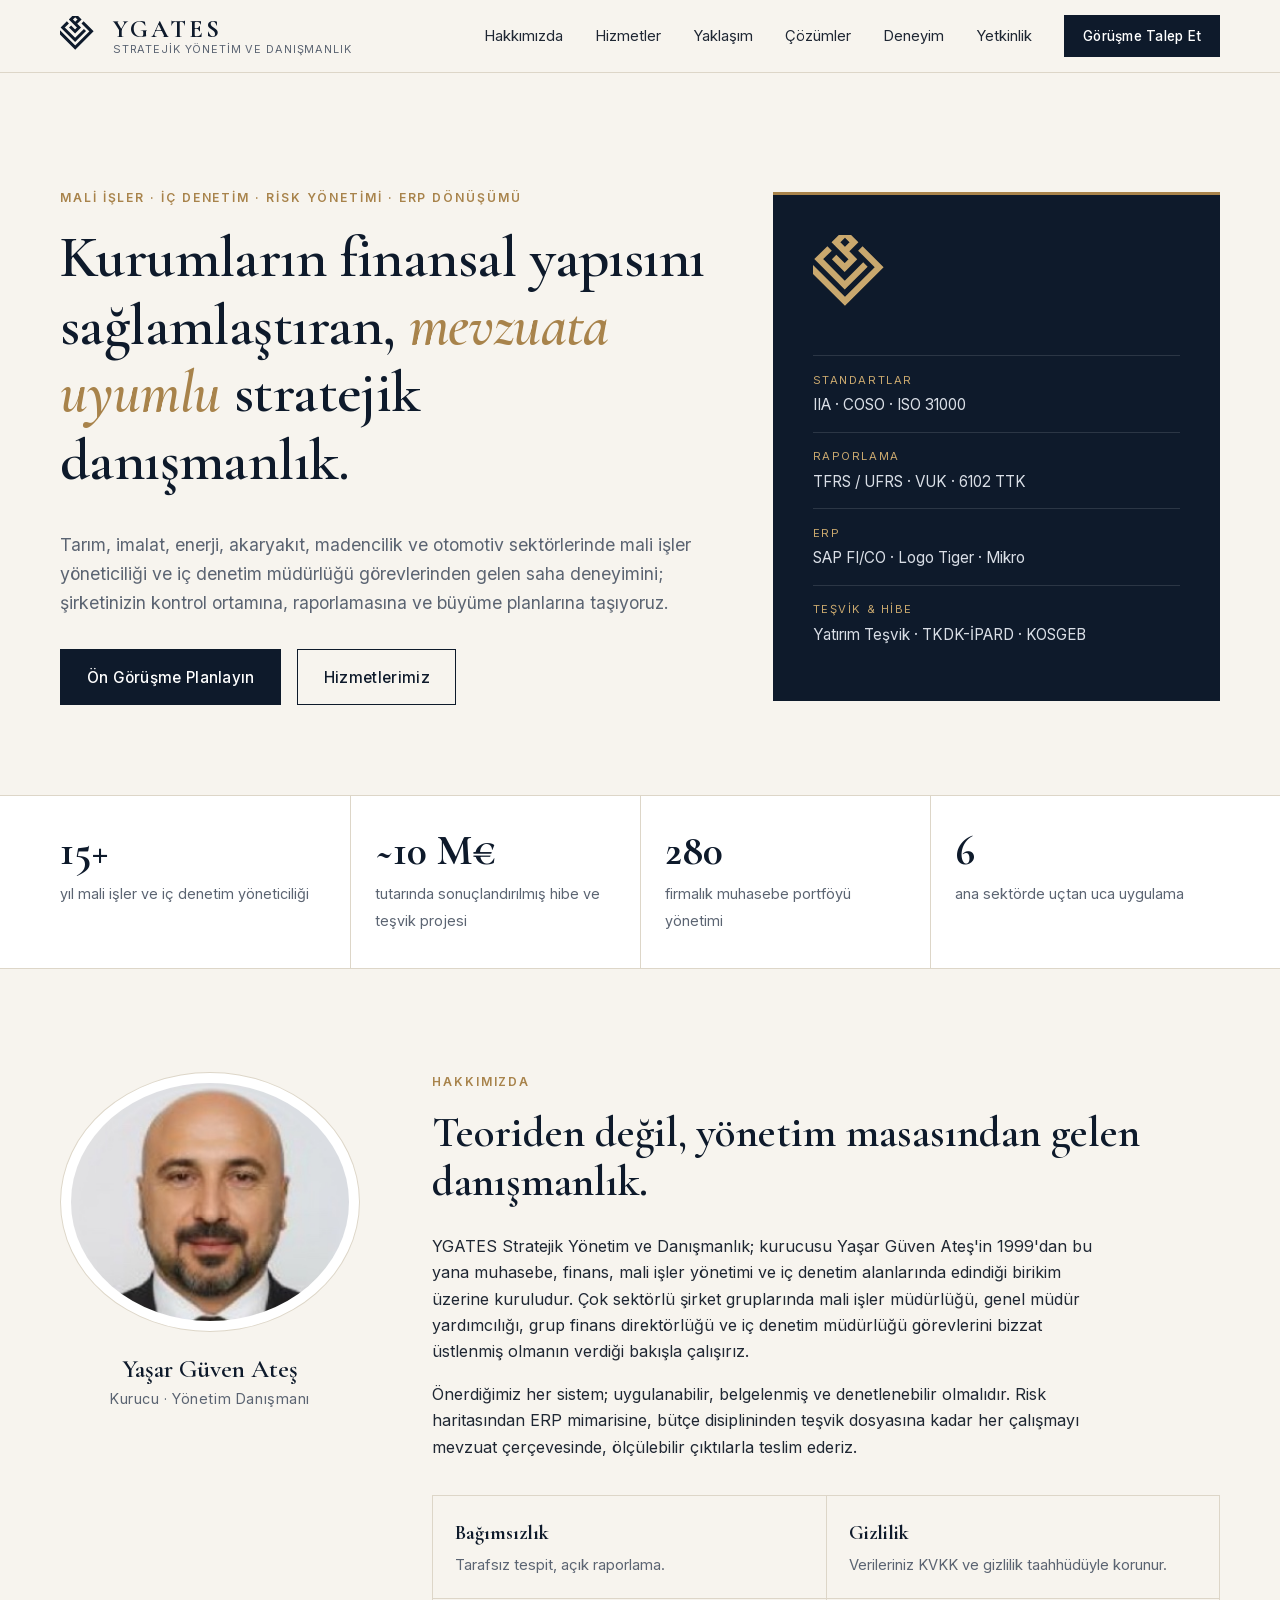
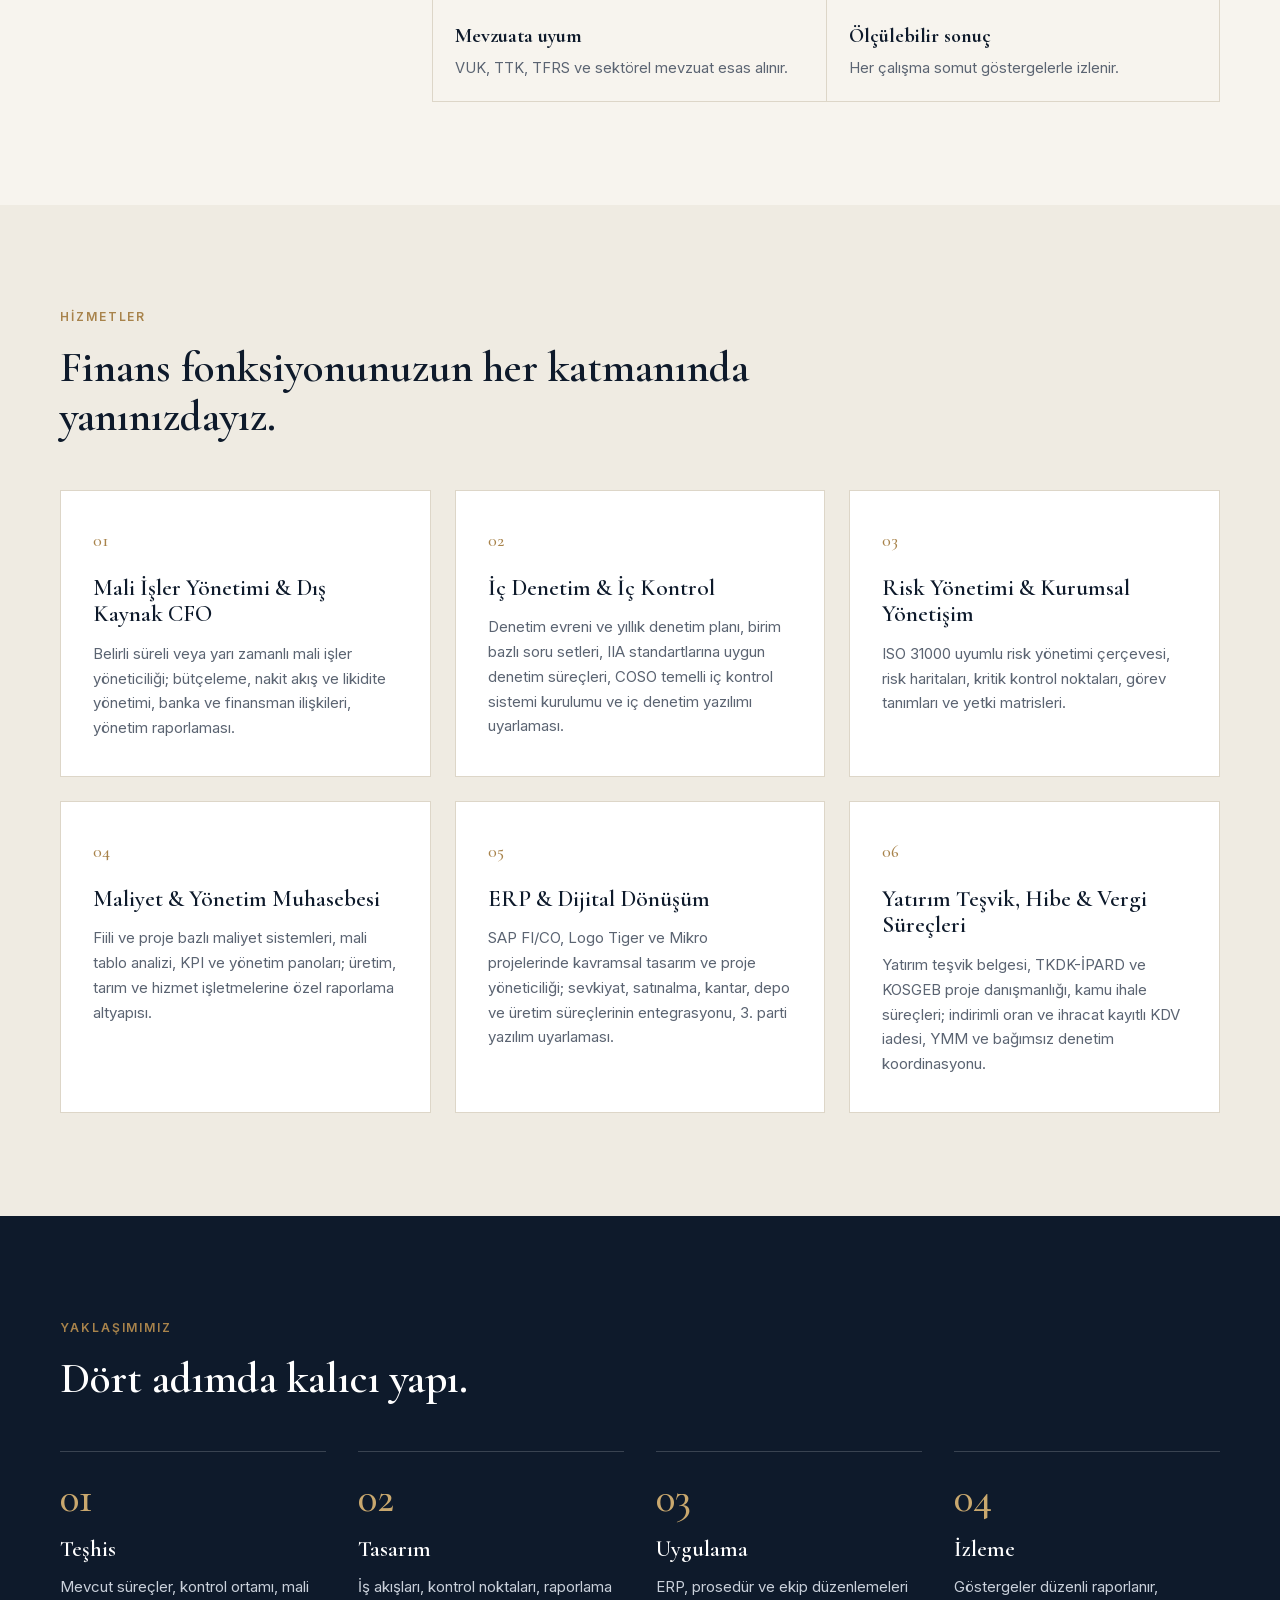
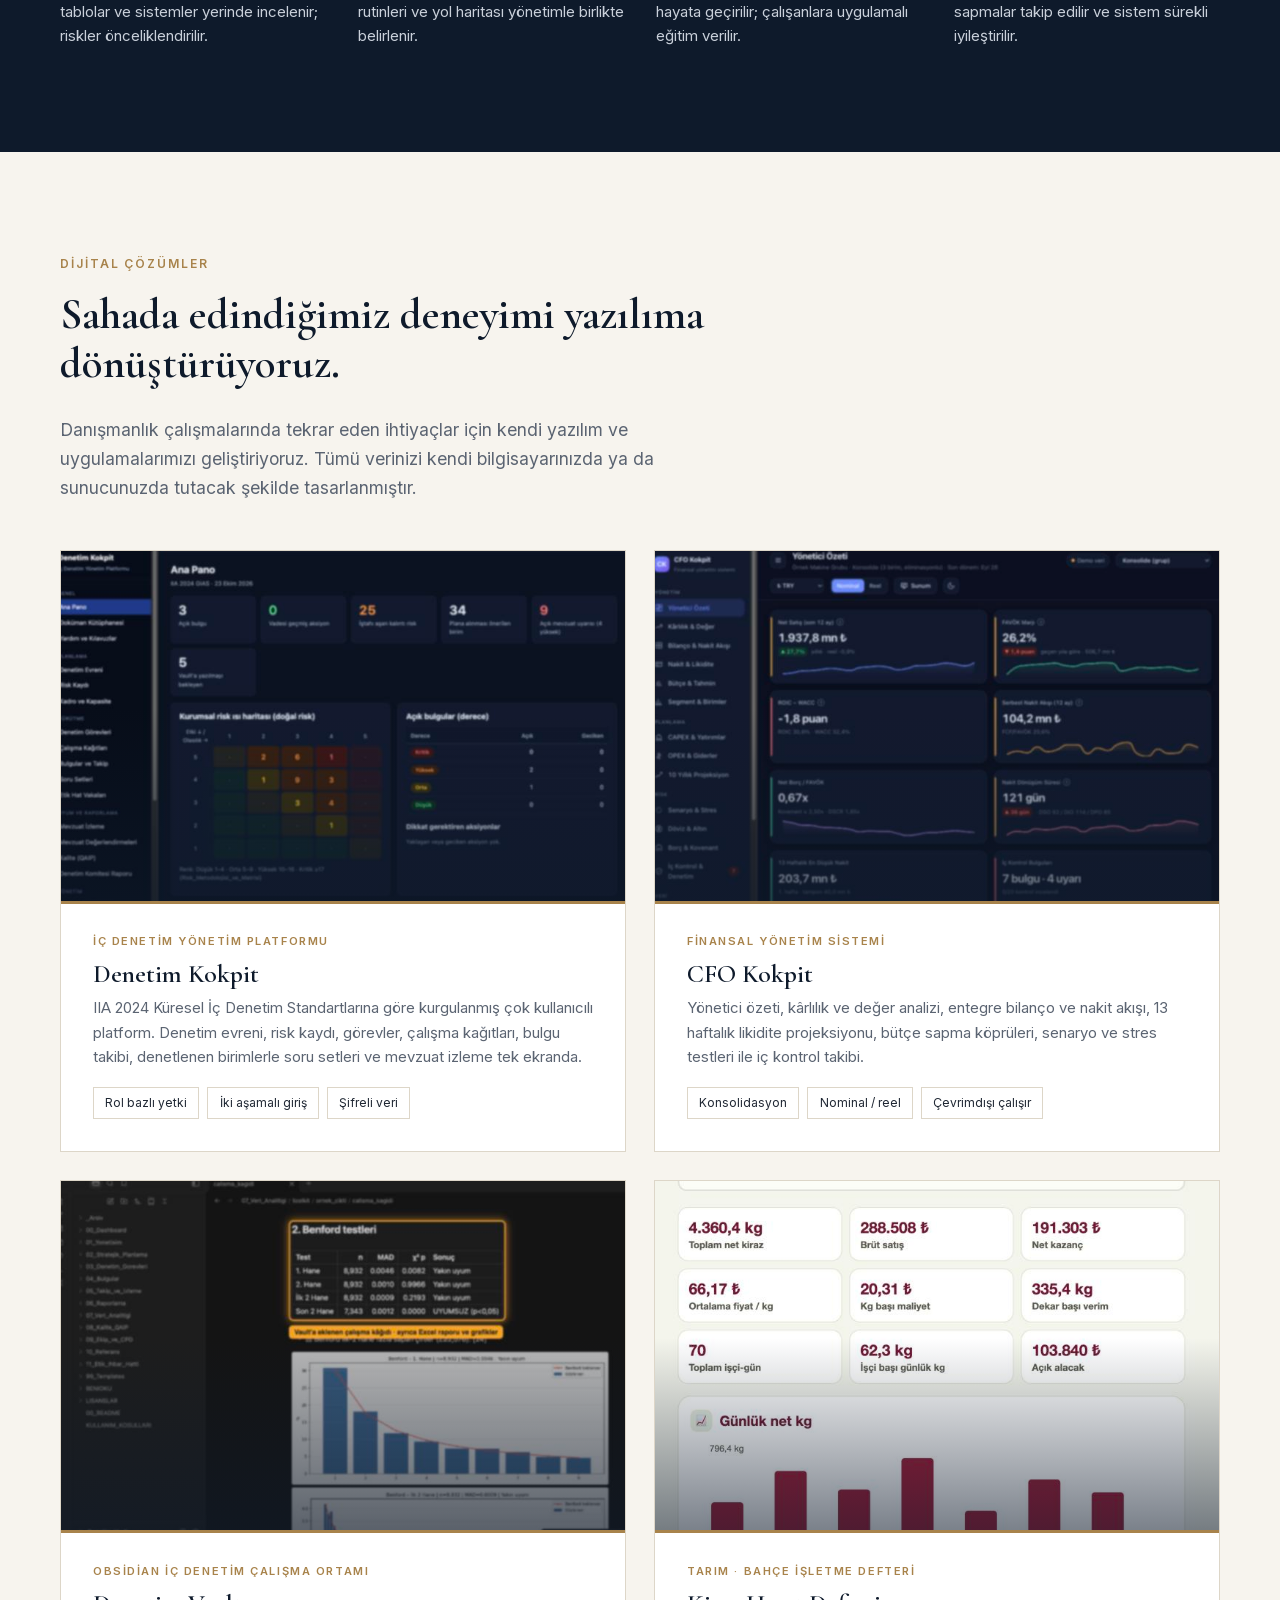
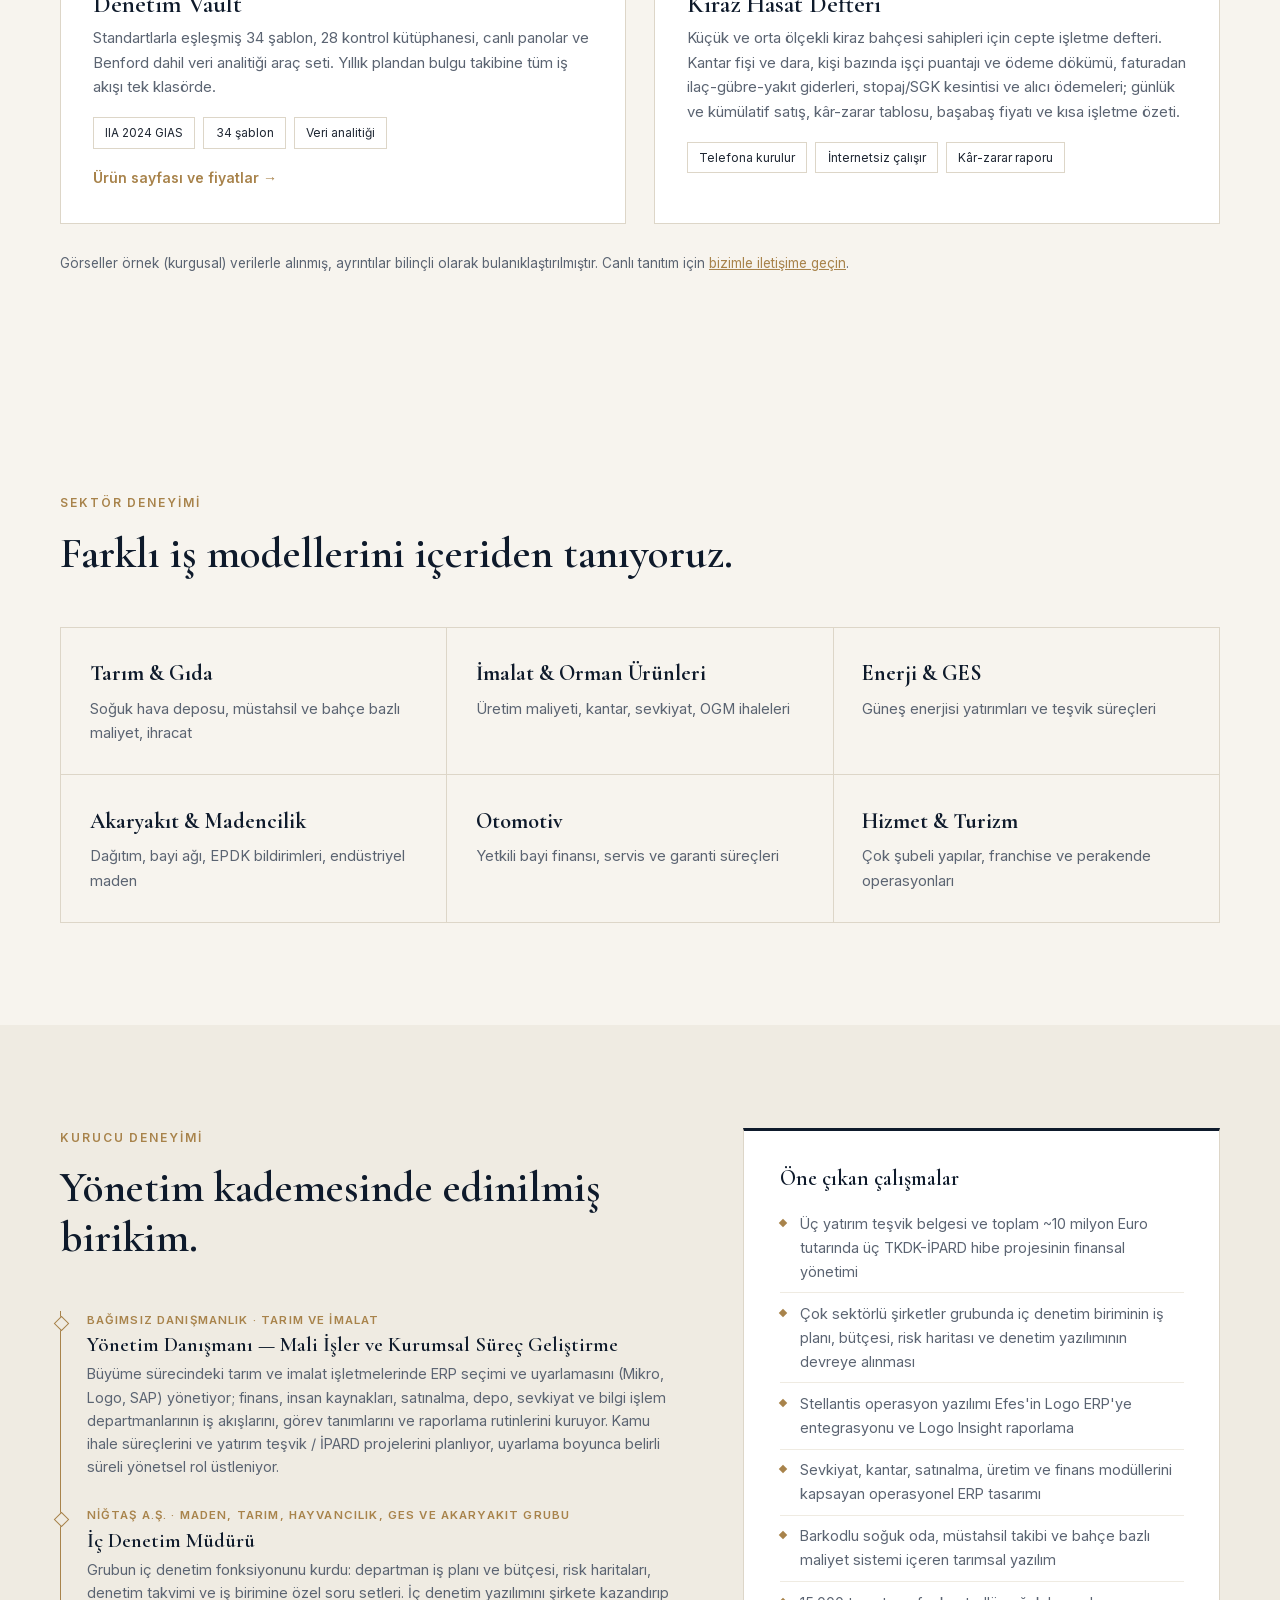
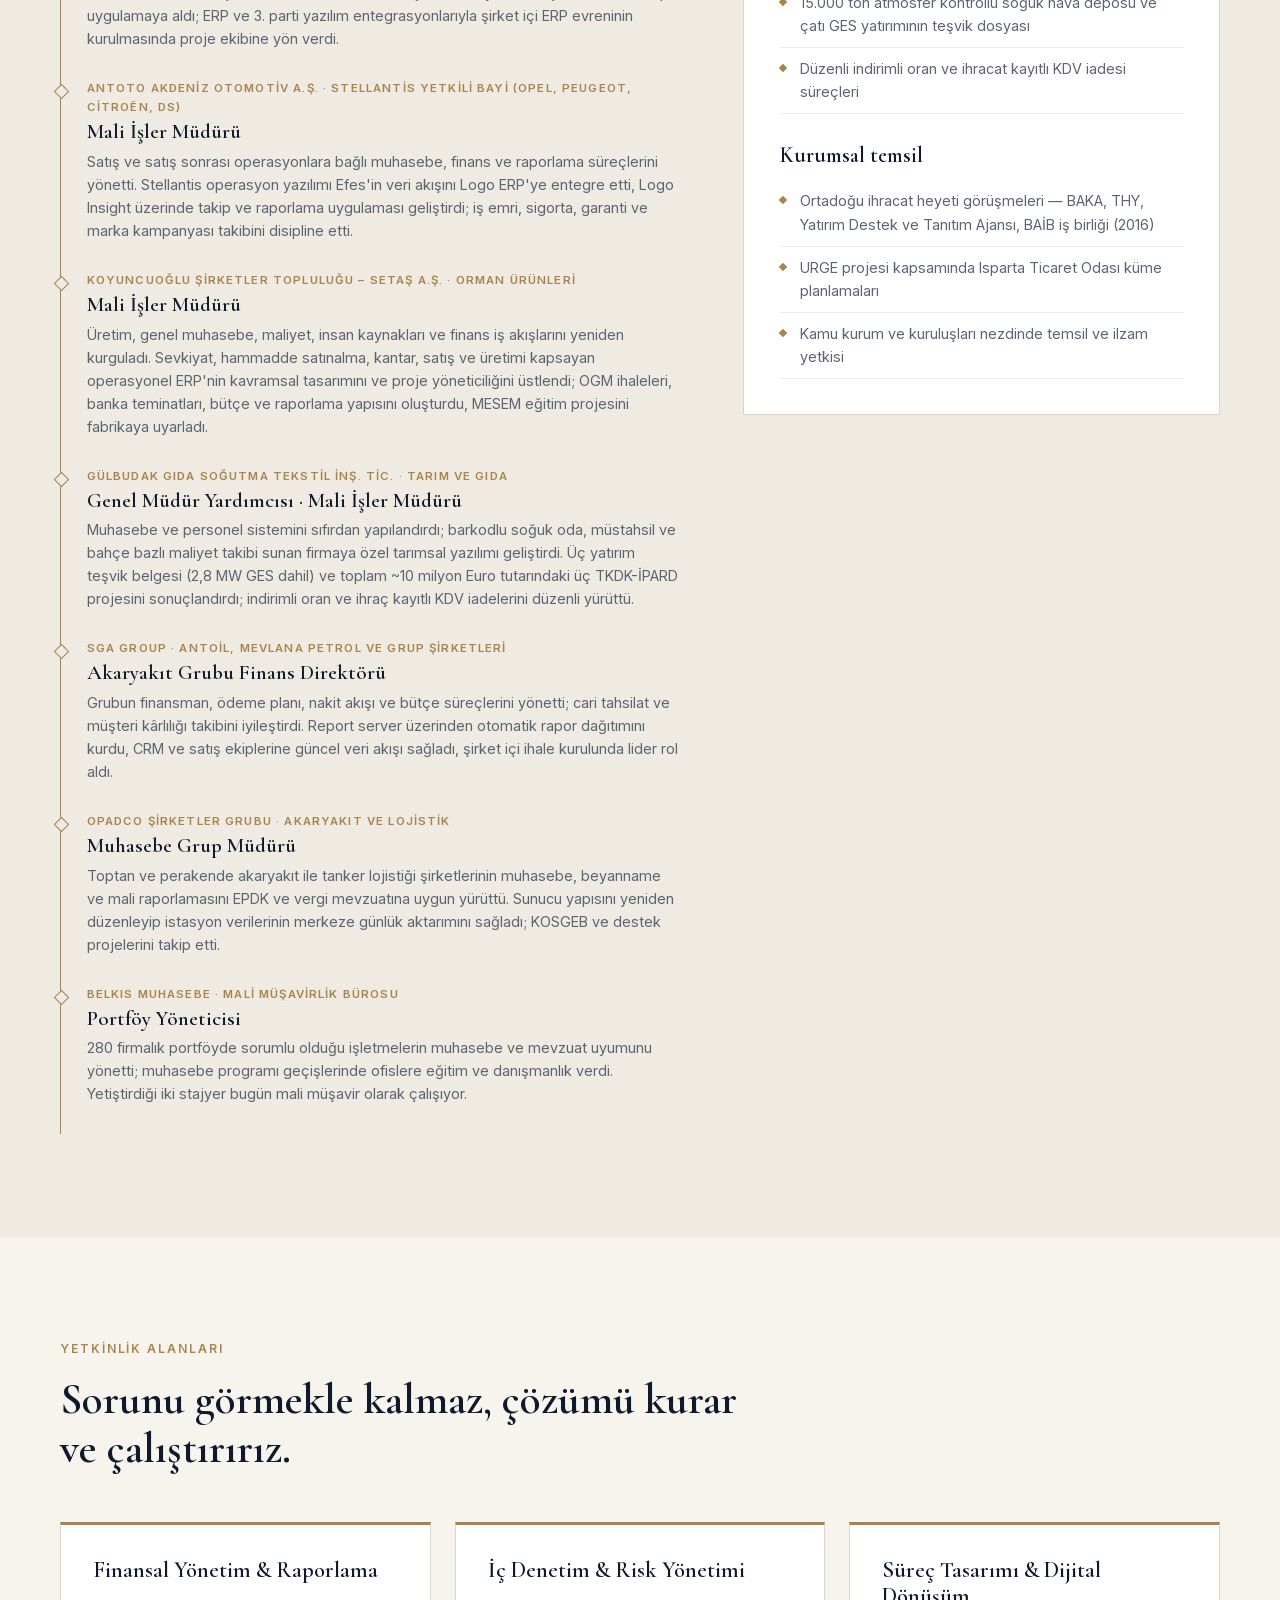
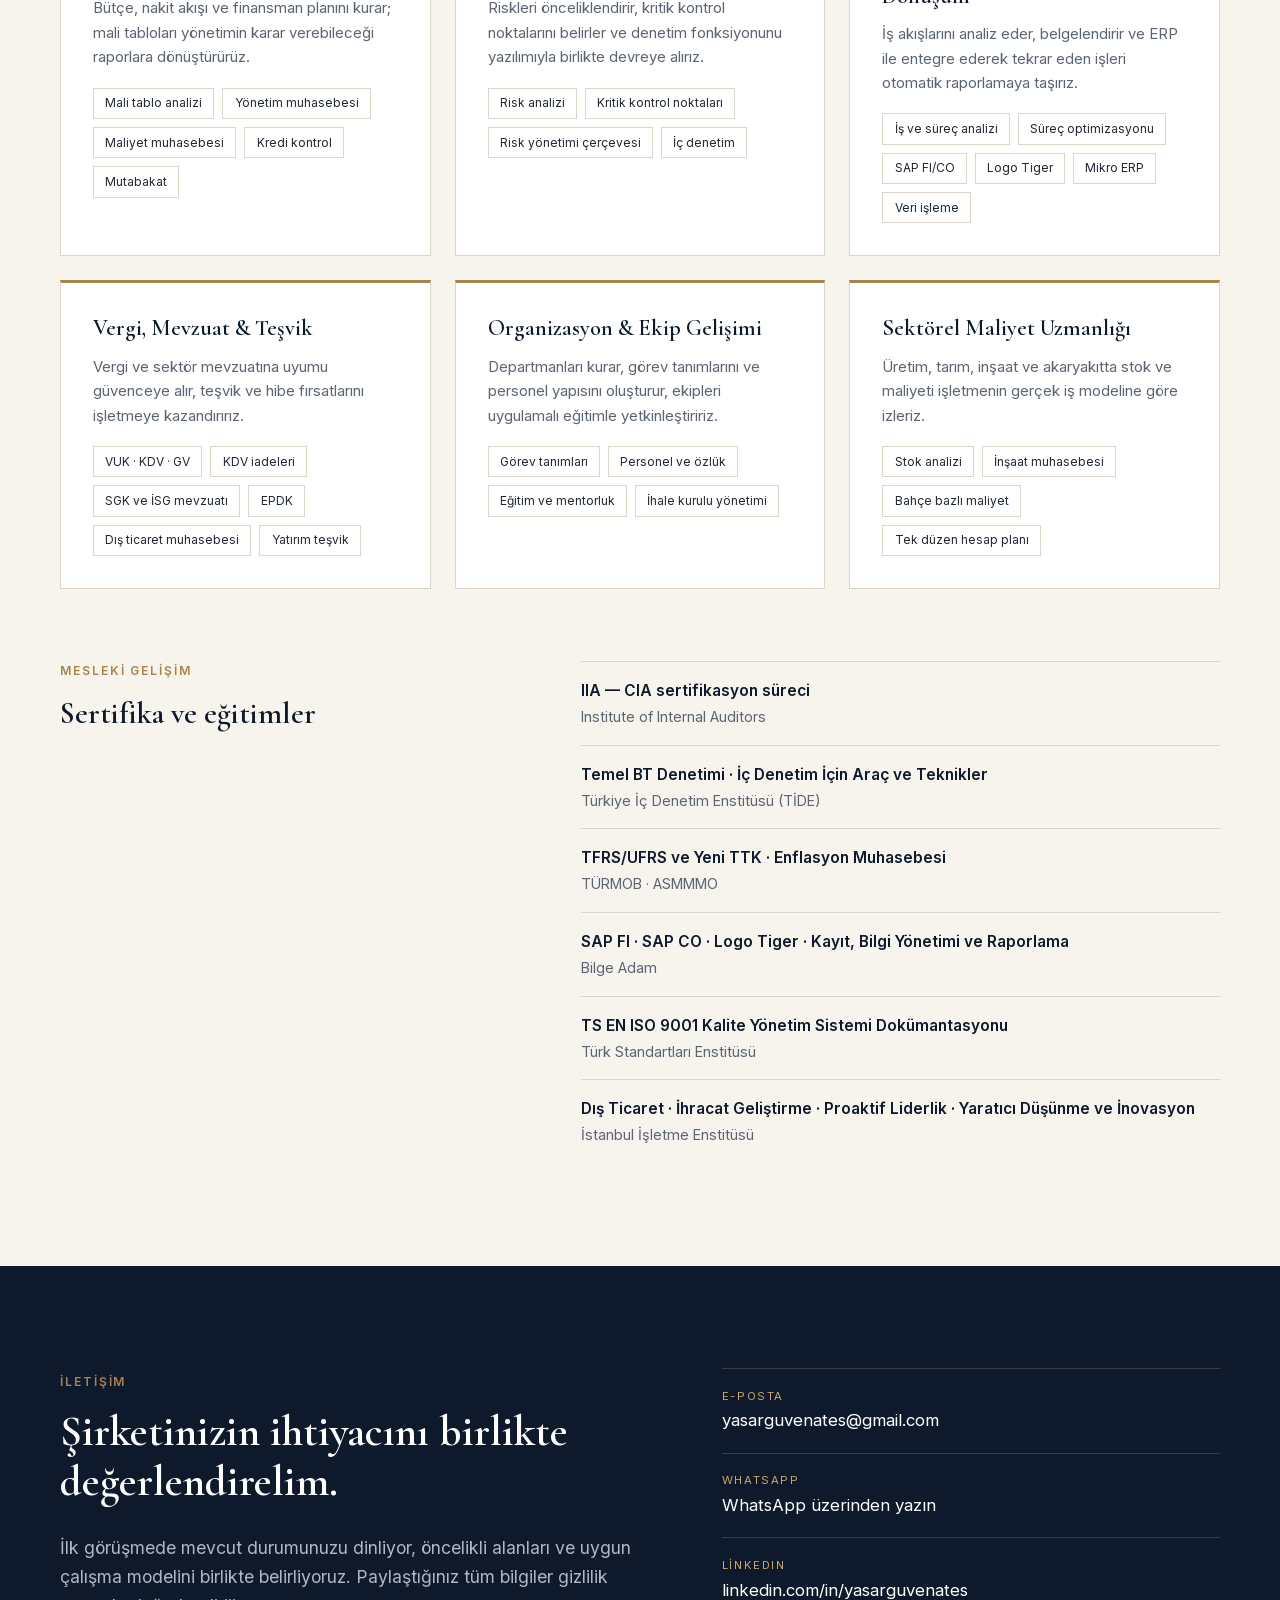
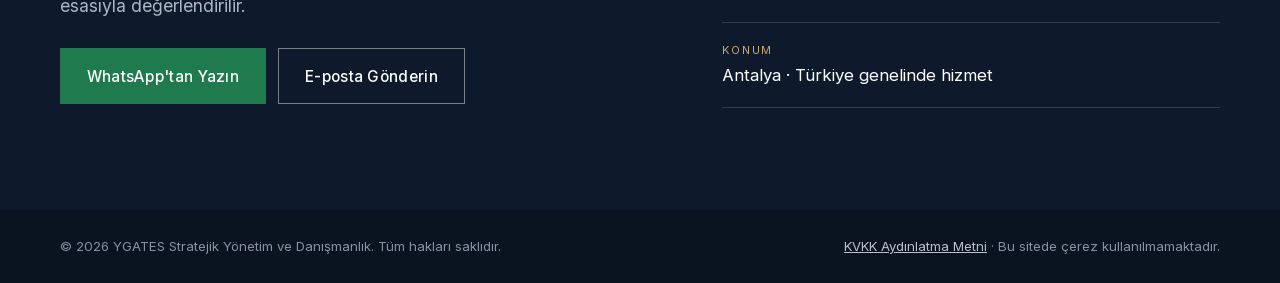
==== index.html @ b4250c23 "Logo: iç kolun sağ ucundaki boşluk düzeltildi (L743 437 → L712 468), paylaşım görseli yeniden üretil" ====
<!doctype html>
<html lang="tr">
<head>
<meta charset="utf-8">
<meta name="viewport" content="width=device-width, initial-scale=1">
<meta name="google-site-verification" content="bcVeIDfe-SPyQ57Xr-KjTOM_LUvQv_SNRXM184rmbok">
<title>YGATES Stratejik Yönetim ve Danışmanlık</title>
<meta name="description" content="YGATES Stratejik Yönetim ve Danışmanlık — mali işler yönetimi, iç denetim ve risk yönetimi, ERP dönüşümü, yatırım teşvik ve TKDK-İPARD danışmanlığı. Yaşar Güven Ateş.">
<meta property="og:title" content="YGATES Stratejik Yönetim ve Danışmanlık">
<meta property="og:description" content="Mali işler, iç denetim, risk yönetimi ve ERP dönüşümünde sahadan gelen stratejik danışmanlık.">
<meta property="og:type" content="website">
<meta property="og:locale" content="tr_TR">
<meta property="og:url" content="https://ygates69.github.io/">
<meta property="og:image" content="https://ygates69.github.io/assets/og-paylasim.jpg">
<meta property="og:image:width" content="1200">
<meta property="og:image:height" content="630">
<meta name="twitter:card" content="summary_large_image">
<link rel="canonical" href="https://ygates69.github.io/">
<link rel="icon" href="assets/favicon.svg" type="image/svg+xml">
<link rel="stylesheet" href="assets/fonts.css">
<link rel="stylesheet" href="assets/style.css">
</head>
<body>

<header class="site-header" id="top">
  <div class="wrap nav">
    <a class="brand" href="#top" aria-label="YGATES Stratejik Yönetim ve Danışmanlık — ana sayfa">
      <svg class="brand-mark" viewBox="100 90 820 820" aria-hidden="true"><use href="#yga-logo"/></svg>
      <span class="brand-text"><strong>YGATES</strong><small>Stratejik Yönetim ve Danışmanlık</small></span>
    </a>
    <button class="menu-toggle" aria-expanded="false" aria-controls="menu" aria-label="Menüyü aç">
      <span></span><span></span><span></span>
    </button>
    <nav id="menu" class="menu">
      <a href="#hakkimizda">Hakkımızda</a>
      <a href="#hizmetler">Hizmetler</a>
      <a href="#yaklasim">Yaklaşım</a>
      <a href="#cozumler">Çözümler</a>
      <a href="#deneyim">Deneyim</a>
      <a href="#yetkinlik">Yetkinlik</a>
      <a href="#iletisim" class="btn btn-small">Görüşme Talep Et</a>
    </nav>
  </div>
</header>

<main>

  <section class="hero">
    <div class="wrap hero-grid">
      <div class="hero-copy">
        <p class="eyebrow">Mali İşler · İç Denetim · Risk Yönetimi · ERP Dönüşümü</p>
        <h1>Kurumların finansal yapısını sağlamlaştıran, <em>mevzuata uyumlu</em> stratejik danışmanlık.</h1>
        <p class="lead">Tarım, imalat, enerji, akaryakıt, madencilik ve otomotiv sektörlerinde mali işler yöneticiliği ve iç denetim müdürlüğü görevlerinden gelen saha deneyimini; şirketinizin kontrol ortamına, raporlamasına ve büyüme planlarına taşıyoruz.</p>
        <div class="hero-actions">
          <a href="#iletisim" class="btn">Ön Görüşme Planlayın</a>
          <a href="#hizmetler" class="btn btn-ghost">Hizmetlerimiz</a>
        </div>
      </div>
      <aside class="hero-card" aria-label="Öne çıkan bilgiler">
        <svg class="hero-mark" viewBox="100 90 820 820" aria-hidden="true"><use href="#yga-logo"/></svg>
        <ul class="credentials">
          <li><span>Standartlar</span>IIA · COSO · ISO 31000</li>
          <li><span>Raporlama</span>TFRS / UFRS · VUK · 6102 TTK</li>
          <li><span>ERP</span>SAP FI/CO · Logo Tiger · Mikro</li>
          <li><span>Teşvik & Hibe</span>Yatırım Teşvik · TKDK-İPARD · KOSGEB</li>
        </ul>
      </aside>
    </div>
  </section>

  <section class="stats" aria-label="Rakamlarla deneyim">
    <div class="wrap stats-grid">
      <div class="stat"><strong>15+</strong><span>yıl mali işler ve iç denetim yöneticiliği</span></div>
      <div class="stat"><strong>~10 M€</strong><span>tutarında sonuçlandırılmış hibe ve teşvik projesi</span></div>
      <div class="stat"><strong>280</strong><span>firmalık muhasebe portföyü yönetimi</span></div>
      <div class="stat"><strong>6</strong><span>ana sektörde uçtan uca uygulama</span></div>
    </div>
  </section>

  <section class="section" id="hakkimizda">
    <div class="wrap about-grid">
      <div class="about-profile">
        <img src="assets/yasar-guven-ates.jpg" alt="Yaşar Güven Ateş" width="260" height="260">
        <div>
          <h3>Yaşar Güven Ateş</h3>
          <p>Kurucu · Yönetim Danışmanı</p>
        </div>
      </div>
      <div class="about-copy">
        <p class="eyebrow">Hakkımızda</p>
        <h2>Teoriden değil, yönetim masasından gelen danışmanlık.</h2>
        <p>YGATES Stratejik Yönetim ve Danışmanlık; kurucusu Yaşar Güven Ateş'in 1999'dan bu yana muhasebe, finans, mali işler yönetimi ve iç denetim alanlarında edindiği birikim üzerine kuruludur. Çok sektörlü şirket gruplarında mali işler müdürlüğü, genel müdür yardımcılığı, grup finans direktörlüğü ve iç denetim müdürlüğü görevlerini bizzat üstlenmiş olmanın verdiği bakışla çalışırız.</p>
        <p>Önerdiğimiz her sistem; uygulanabilir, belgelenmiş ve denetlenebilir olmalıdır. Risk haritasından ERP mimarisine, bütçe disiplininden teşvik dosyasına kadar her çalışmayı mevzuat çerçevesinde, ölçülebilir çıktılarla teslim ederiz.</p>
        <ul class="principles">
          <li><strong>Bağımsızlık</strong>Tarafsız tespit, açık raporlama.</li>
          <li><strong>Gizlilik</strong>Verileriniz KVKK ve gizlilik taahhüdüyle korunur.</li>
          <li><strong>Mevzuata uyum</strong>VUK, TTK, TFRS ve sektörel mevzuat esas alınır.</li>
          <li><strong>Ölçülebilir sonuç</strong>Her çalışma somut göstergelerle izlenir.</li>
        </ul>
      </div>
    </div>
  </section>

  <section class="section section-tint" id="hizmetler">
    <div class="wrap">
      <div class="section-head">
        <p class="eyebrow">Hizmetler</p>
        <h2>Finans fonksiyonunuzun her katmanında yanınızdayız.</h2>
      </div>
      <div class="services">
        <article class="service">
          <span class="num">01</span>
          <h3>Mali İşler Yönetimi & Dış Kaynak CFO</h3>
          <p>Belirli süreli veya yarı zamanlı mali işler yöneticiliği; bütçeleme, nakit akış ve likidite yönetimi, banka ve finansman ilişkileri, yönetim raporlaması.</p>
        </article>
        <article class="service">
          <span class="num">02</span>
          <h3>İç Denetim & İç Kontrol</h3>
          <p>Denetim evreni ve yıllık denetim planı, birim bazlı soru setleri, IIA standartlarına uygun denetim süreçleri, COSO temelli iç kontrol sistemi kurulumu ve iç denetim yazılımı uyarlaması.</p>
        </article>
        <article class="service">
          <span class="num">03</span>
          <h3>Risk Yönetimi & Kurumsal Yönetişim</h3>
          <p>ISO 31000 uyumlu risk yönetimi çerçevesi, risk haritaları, kritik kontrol noktaları, görev tanımları ve yetki matrisleri.</p>
        </article>
        <article class="service">
          <span class="num">04</span>
          <h3>Maliyet & Yönetim Muhasebesi</h3>
          <p>Fiili ve proje bazlı maliyet sistemleri, mali tablo analizi, KPI ve yönetim panoları; üretim, tarım ve hizmet işletmelerine özel raporlama altyapısı.</p>
        </article>
        <article class="service">
          <span class="num">05</span>
          <h3>ERP & Dijital Dönüşüm</h3>
          <p>SAP FI/CO, Logo Tiger ve Mikro projelerinde kavramsal tasarım ve proje yöneticiliği; sevkiyat, satınalma, kantar, depo ve üretim süreçlerinin entegrasyonu, 3. parti yazılım uyarlaması.</p>
        </article>
        <article class="service">
          <span class="num">06</span>
          <h3>Yatırım Teşvik, Hibe & Vergi Süreçleri</h3>
          <p>Yatırım teşvik belgesi, TKDK-İPARD ve KOSGEB proje danışmanlığı, kamu ihale süreçleri; indirimli oran ve ihracat kayıtlı KDV iadesi, YMM ve bağımsız denetim koordinasyonu.</p>
        </article>
      </div>
    </div>
  </section>

  <section class="section section-dark" id="yaklasim">
    <div class="wrap">
      <div class="section-head">
        <p class="eyebrow">Yaklaşımımız</p>
        <h2>Dört adımda kalıcı yapı.</h2>
      </div>
      <ol class="steps">
        <li>
          <span class="step-num">01</span>
          <h3>Teşhis</h3>
          <p>Mevcut süreçler, kontrol ortamı, mali tablolar ve sistemler yerinde incelenir; riskler önceliklendirilir.</p>
        </li>
        <li>
          <span class="step-num">02</span>
          <h3>Tasarım</h3>
          <p>İş akışları, kontrol noktaları, raporlama rutinleri ve yol haritası yönetimle birlikte belirlenir.</p>
        </li>
        <li>
          <span class="step-num">03</span>
          <h3>Uygulama</h3>
          <p>ERP, prosedür ve ekip düzenlemeleri hayata geçirilir; çalışanlara uygulamalı eğitim verilir.</p>
        </li>
        <li>
          <span class="step-num">04</span>
          <h3>İzleme</h3>
          <p>Göstergeler düzenli raporlanır, sapmalar takip edilir ve sistem sürekli iyileştirilir.</p>
        </li>
      </ol>
    </div>
  </section>

  <section class="section" id="cozumler">
    <div class="wrap">
      <div class="section-head">
        <p class="eyebrow">Dijital Çözümler</p>
        <h2>Sahada edindiğimiz deneyimi yazılıma dönüştürüyoruz.</h2>
        <p class="lead">Danışmanlık çalışmalarında tekrar eden ihtiyaçlar için kendi yazılım ve uygulamalarımızı geliştiriyoruz. Tümü verinizi kendi bilgisayarınızda ya da sunucunuzda tutacak şekilde tasarlanmıştır.</p>
      </div>
      <div class="products">
        <article class="product">
          <figure class="shot"><img src="assets/projeler/denetim-kokpit.jpg" alt="Denetim Kokpit ana pano ekranı (örnek veri)" width="800" height="500" loading="lazy"></figure>
          <div class="product-body">
            <p class="tag">İç Denetim Yönetim Platformu</p>
            <h3>Denetim Kokpit</h3>
            <p>IIA 2024 Küresel İç Denetim Standartlarına göre kurgulanmış çok kullanıcılı platform. Denetim evreni, risk kaydı, görevler, çalışma kağıtları, bulgu takibi, denetlenen birimlerle soru setleri ve mevzuat izleme tek ekranda.</p>
            <ul class="chips"><li>Rol bazlı yetki</li><li>İki aşamalı giriş</li><li>Şifreli veri</li></ul>
          </div>
        </article>
        <article class="product">
          <figure class="shot"><img src="assets/projeler/cfo-kokpit.jpg" alt="CFO Kokpit yönetici özeti ekranı (örnek veri)" width="800" height="500" loading="lazy"></figure>
          <div class="product-body">
            <p class="tag">Finansal Yönetim Sistemi</p>
            <h3>CFO Kokpit</h3>
            <p>Yönetici özeti, kârlılık ve değer analizi, entegre bilanço ve nakit akışı, 13 haftalık likidite projeksiyonu, bütçe sapma köprüleri, senaryo ve stres testleri ile iç kontrol takibi.</p>
            <ul class="chips"><li>Konsolidasyon</li><li>Nominal / reel</li><li>Çevrimdışı çalışır</li></ul>
          </div>
        </article>
        <article class="product">
          <figure class="shot"><img src="assets/projeler/denetim-vault.jpg" alt="Denetim Vault veri analitiği çalışma kağıdı (örnek veri)" width="800" height="500" loading="lazy"></figure>
          <div class="product-body">
            <p class="tag">Obsidian İç Denetim Çalışma Ortamı</p>
            <h3>Denetim Vault</h3>
            <p>Standartlarla eşleşmiş 34 şablon, 28 kontrol kütüphanesi, canlı panolar ve Benford dahil veri analitiği araç seti. Yıllık plandan bulgu takibine tüm iş akışı tek klasörde.</p>
            <ul class="chips"><li>IIA 2024 GIAS</li><li>34 şablon</li><li>Veri analitiği</li></ul>
            <a class="product-link" href="https://ygates69.github.io/denetim-vault/">Ürün sayfası ve fiyatlar →</a>
          </div>
        </article>
        <article class="product">
          <figure class="shot"><img src="assets/projeler/kiraz-hasat.jpg" alt="Kiraz Hasat Defteri sezon raporu ekranı (örnek veri)" width="800" height="500" loading="lazy"></figure>
          <div class="product-body">
            <p class="tag">Tarım · Bahçe İşletme Defteri</p>
            <h3>Kiraz Hasat Defteri</h3>
            <p>Küçük ve orta ölçekli kiraz bahçesi sahipleri için cepte işletme defteri. Kantar fişi ve dara, kişi bazında işçi puantajı ve ödeme dökümü, faturadan ilaç-gübre-yakıt giderleri, stopaj/SGK kesintisi ve alıcı ödemeleri; günlük ve kümülatif satış, kâr-zarar tablosu, başabaş fiyatı ve kısa işletme özeti.</p>
            <ul class="chips"><li>Telefona kurulur</li><li>İnternetsiz çalışır</li><li>Kâr-zarar raporu</li></ul>
          </div>
        </article>
      </div>
      <p class="note">Görseller örnek (kurgusal) verilerle alınmış, ayrıntılar bilinçli olarak bulanıklaştırılmıştır. Canlı tanıtım için <a href="#iletisim">bizimle iletişime geçin</a>.</p>
    </div>
  </section>

  <section class="section" id="sektorler">
    <div class="wrap">
      <div class="section-head">
        <p class="eyebrow">Sektör Deneyimi</p>
        <h2>Farklı iş modellerini içeriden tanıyoruz.</h2>
      </div>
      <ul class="sectors">
        <li><strong>Tarım & Gıda</strong>Soğuk hava deposu, müstahsil ve bahçe bazlı maliyet, ihracat</li>
        <li><strong>İmalat & Orman Ürünleri</strong>Üretim maliyeti, kantar, sevkiyat, OGM ihaleleri</li>
        <li><strong>Enerji & GES</strong>Güneş enerjisi yatırımları ve teşvik süreçleri</li>
        <li><strong>Akaryakıt & Madencilik</strong>Dağıtım, bayi ağı, EPDK bildirimleri, endüstriyel maden</li>
        <li><strong>Otomotiv</strong>Yetkili bayi finansı, servis ve garanti süreçleri</li>
        <li><strong>Hizmet & Turizm</strong>Çok şubeli yapılar, franchise ve perakende operasyonları</li>
      </ul>
    </div>
  </section>

  <section class="section section-tint" id="deneyim">
    <div class="wrap exp-grid">
      <div>
        <div class="section-head">
          <p class="eyebrow">Kurucu Deneyimi</p>
          <h2>Yönetim kademesinde edinilmiş birikim.</h2>
        </div>
        <ol class="timeline">
          <li>
            <p class="sector">Bağımsız danışmanlık · Tarım ve imalat</p>
            <h3>Yönetim Danışmanı — Mali İşler ve Kurumsal Süreç Geliştirme</h3>
            <p>Büyüme sürecindeki tarım ve imalat işletmelerinde ERP seçimi ve uyarlamasını (Mikro, Logo, SAP) yönetiyor; finans, insan kaynakları, satınalma, depo, sevkiyat ve bilgi işlem departmanlarının iş akışlarını, görev tanımlarını ve raporlama rutinlerini kuruyor. Kamu ihale süreçlerini ve yatırım teşvik / İPARD projelerini planlıyor, uyarlama boyunca belirli süreli yönetsel rol üstleniyor.</p>
          </li>
          <li>
            <p class="sector">Niğtaş A.Ş. · Maden, tarım, hayvancılık, GES ve akaryakıt grubu</p>
            <h3>İç Denetim Müdürü</h3>
            <p>Grubun iç denetim fonksiyonunu kurdu: departman iş planı ve bütçesi, risk haritaları, denetim takvimi ve iş birimine özel soru setleri. İç denetim yazılımını şirkete kazandırıp uygulamaya aldı; ERP ve 3. parti yazılım entegrasyonlarıyla şirket içi ERP evreninin kurulmasında proje ekibine yön verdi.</p>
          </li>
          <li>
            <p class="sector">Antoto Akdeniz Otomotiv A.Ş. · Stellantis yetkili bayi (Opel, Peugeot, Citroën, DS)</p>
            <h3>Mali İşler Müdürü</h3>
            <p>Satış ve satış sonrası operasyonlara bağlı muhasebe, finans ve raporlama süreçlerini yönetti. Stellantis operasyon yazılımı Efes'in veri akışını Logo ERP'ye entegre etti, Logo Insight üzerinde takip ve raporlama uygulaması geliştirdi; iş emri, sigorta, garanti ve marka kampanyası takibini disipline etti.</p>
          </li>
          <li>
            <p class="sector">Koyuncuoğlu Şirketler Topluluğu – Setaş A.Ş. · Orman ürünleri</p>
            <h3>Mali İşler Müdürü</h3>
            <p>Üretim, genel muhasebe, maliyet, insan kaynakları ve finans iş akışlarını yeniden kurguladı. Sevkiyat, hammadde satınalma, kantar, satış ve üretimi kapsayan operasyonel ERP'nin kavramsal tasarımını ve proje yöneticiliğini üstlendi; OGM ihaleleri, banka teminatları, bütçe ve raporlama yapısını oluşturdu, MESEM eğitim projesini fabrikaya uyarladı.</p>
          </li>
          <li>
            <p class="sector">Gülbudak Gıda Soğutma Tekstil İnş. Tic. · Tarım ve gıda</p>
            <h3>Genel Müdür Yardımcısı · Mali İşler Müdürü</h3>
            <p>Muhasebe ve personel sistemini sıfırdan yapılandırdı; barkodlu soğuk oda, müstahsil ve bahçe bazlı maliyet takibi sunan firmaya özel tarımsal yazılımı geliştirdi. Üç yatırım teşvik belgesi (2,8 MW GES dahil) ve toplam ~10 milyon Euro tutarındaki üç TKDK-İPARD projesini sonuçlandırdı; indirimli oran ve ihraç kayıtlı KDV iadelerini düzenli yürüttü.</p>
          </li>
          <li>
            <p class="sector">SGA Group · Antoil, Mevlana Petrol ve grup şirketleri</p>
            <h3>Akaryakıt Grubu Finans Direktörü</h3>
            <p>Grubun finansman, ödeme planı, nakit akışı ve bütçe süreçlerini yönetti; cari tahsilat ve müşteri kârlılığı takibini iyileştirdi. Report server üzerinden otomatik rapor dağıtımını kurdu, CRM ve satış ekiplerine güncel veri akışı sağladı, şirket içi ihale kurulunda lider rol aldı.</p>
          </li>
          <li>
            <p class="sector">Opadco Şirketler Grubu · Akaryakıt ve lojistik</p>
            <h3>Muhasebe Grup Müdürü</h3>
            <p>Toptan ve perakende akaryakıt ile tanker lojistiği şirketlerinin muhasebe, beyanname ve mali raporlamasını EPDK ve vergi mevzuatına uygun yürüttü. Sunucu yapısını yeniden düzenleyip istasyon verilerinin merkeze günlük aktarımını sağladı; KOSGEB ve destek projelerini takip etti.</p>
          </li>
          <li>
            <p class="sector">Belkıs Muhasebe · Mali müşavirlik bürosu</p>
            <h3>Portföy Yöneticisi</h3>
            <p>280 firmalık portföyde sorumlu olduğu işletmelerin muhasebe ve mevzuat uyumunu yönetti; muhasebe programı geçişlerinde ofislere eğitim ve danışmanlık verdi. Yetiştirdiği iki stajyer bugün mali müşavir olarak çalışıyor.</p>
          </li>
        </ol>
      </div>
      <aside class="highlights">
        <h3>Öne çıkan çalışmalar</h3>
        <ul>
          <li>Üç yatırım teşvik belgesi ve toplam ~10 milyon Euro tutarında üç TKDK-İPARD hibe projesinin finansal yönetimi</li>
          <li>Çok sektörlü şirketler grubunda iç denetim biriminin iş planı, bütçesi, risk haritası ve denetim yazılımının devreye alınması</li>
          <li>Stellantis operasyon yazılımı Efes'in Logo ERP'ye entegrasyonu ve Logo Insight raporlama</li>
          <li>Sevkiyat, kantar, satınalma, üretim ve finans modüllerini kapsayan operasyonel ERP tasarımı</li>
          <li>Barkodlu soğuk oda, müstahsil takibi ve bahçe bazlı maliyet sistemi içeren tarımsal yazılım</li>
          <li>15.000 ton atmosfer kontrollü soğuk hava deposu ve çatı GES yatırımının teşvik dosyası</li>
          <li>Düzenli indirimli oran ve ihracat kayıtlı KDV iadesi süreçleri</li>
        </ul>
        <h3>Kurumsal temsil</h3>
        <ul>
          <li>Ortadoğu ihracat heyeti görüşmeleri — BAKA, THY, Yatırım Destek ve Tanıtım Ajansı, BAİB iş birliği (2016)</li>
          <li>URGE projesi kapsamında Isparta Ticaret Odası küme planlamaları</li>
          <li>Kamu kurum ve kuruluşları nezdinde temsil ve ilzam yetkisi</li>
        </ul>
      </aside>
    </div>
  </section>

  <section class="section" id="yetkinlik">
    <div class="wrap">
      <div class="section-head">
        <p class="eyebrow">Yetkinlik Alanları</p>
        <h2>Sorunu görmekle kalmaz, çözümü kurar ve çalıştırırız.</h2>
      </div>
      <div class="skills">
        <article class="skill">
          <h3>Finansal Yönetim & Raporlama</h3>
          <p>Bütçe, nakit akışı ve finansman planını kurar; mali tabloları yönetimin karar verebileceği raporlara dönüştürürüz.</p>
          <ul class="chips"><li>Mali tablo analizi</li><li>Yönetim muhasebesi</li><li>Maliyet muhasebesi</li><li>Kredi kontrol</li><li>Mutabakat</li></ul>
        </article>
        <article class="skill">
          <h3>İç Denetim & Risk Yönetimi</h3>
          <p>Riskleri önceliklendirir, kritik kontrol noktalarını belirler ve denetim fonksiyonunu yazılımıyla birlikte devreye alırız.</p>
          <ul class="chips"><li>Risk analizi</li><li>Kritik kontrol noktaları</li><li>Risk yönetimi çerçevesi</li><li>İç denetim</li></ul>
        </article>
        <article class="skill">
          <h3>Süreç Tasarımı & Dijital Dönüşüm</h3>
          <p>İş akışlarını analiz eder, belgelendirir ve ERP ile entegre ederek tekrar eden işleri otomatik raporlamaya taşırız.</p>
          <ul class="chips"><li>İş ve süreç analizi</li><li>Süreç optimizasyonu</li><li>SAP FI/CO</li><li>Logo Tiger</li><li>Mikro ERP</li><li>Veri işleme</li></ul>
        </article>
        <article class="skill">
          <h3>Vergi, Mevzuat & Teşvik</h3>
          <p>Vergi ve sektör mevzuatına uyumu güvenceye alır, teşvik ve hibe fırsatlarını işletmeye kazandırırız.</p>
          <ul class="chips"><li>VUK · KDV · GV</li><li>KDV iadeleri</li><li>SGK ve İSG mevzuatı</li><li>EPDK</li><li>Dış ticaret muhasebesi</li><li>Yatırım teşvik</li></ul>
        </article>
        <article class="skill">
          <h3>Organizasyon & Ekip Gelişimi</h3>
          <p>Departmanları kurar, görev tanımlarını ve personel yapısını oluşturur, ekipleri uygulamalı eğitimle yetkinleştiririz.</p>
          <ul class="chips"><li>Görev tanımları</li><li>Personel ve özlük</li><li>Eğitim ve mentorluk</li><li>İhale kurulu yönetimi</li></ul>
        </article>
        <article class="skill">
          <h3>Sektörel Maliyet Uzmanlığı</h3>
          <p>Üretim, tarım, inşaat ve akaryakıtta stok ve maliyeti işletmenin gerçek iş modeline göre izleriz.</p>
          <ul class="chips"><li>Stok analizi</li><li>İnşaat muhasebesi</li><li>Bahçe bazlı maliyet</li><li>Tek düzen hesap planı</li></ul>
        </article>
      </div>

      <div class="cred-grid cred-row">
        <div>
          <p class="eyebrow">Mesleki Gelişim</p>
          <h2 class="h-small">Sertifika ve eğitimler</h2>
        </div>
        <ul class="plain">
          <li><strong>IIA — CIA sertifikasyon süreci</strong>Institute of Internal Auditors</li>
          <li><strong>Temel BT Denetimi · İç Denetim İçin Araç ve Teknikler</strong>Türkiye İç Denetim Enstitüsü (TİDE)</li>
          <li><strong>TFRS/UFRS ve Yeni TTK · Enflasyon Muhasebesi</strong>TÜRMOB · ASMMMO</li>
          <li><strong>SAP FI · SAP CO · Logo Tiger · Kayıt, Bilgi Yönetimi ve Raporlama</strong>Bilge Adam</li>
          <li><strong>TS EN ISO 9001 Kalite Yönetim Sistemi Dokümantasyonu</strong>Türk Standartları Enstitüsü</li>
          <li><strong>Dış Ticaret · İhracat Geliştirme · Proaktif Liderlik · Yaratıcı Düşünme ve İnovasyon</strong>İstanbul İşletme Enstitüsü</li>
        </ul>
      </div>
    </div>
  </section>

  <section class="section section-dark contact" id="iletisim">
    <div class="wrap contact-grid">
      <div>
        <p class="eyebrow">İletişim</p>
        <h2>Şirketinizin ihtiyacını birlikte değerlendirelim.</h2>
        <p class="lead">İlk görüşmede mevcut durumunuzu dinliyor, öncelikli alanları ve uygun çalışma modelini birlikte belirliyoruz. Paylaştığınız tüm bilgiler gizlilik esasıyla değerlendirilir.</p>
        <div class="hero-actions">
          <a href="https://wa.me/[kaldırıldı]?text=Merhaba%2C%20YGATES%20web%20sitesinden%20ula%C5%9F%C4%B1yorum.%20%C3%96n%20g%C3%B6r%C3%BC%C5%9Fme%20talep%20ediyorum." class="btn btn-wa" target="_blank" rel="noopener">WhatsApp'tan Yazın</a>
          <a href="mailto:yasarguvenates@gmail.com?subject=%C3%96n%20g%C3%B6r%C3%BC%C5%9Fme%20talebi" class="btn btn-ghost-light">E-posta Gönderin</a>
        </div>
      </div>
      <ul class="contact-list">
        <li><span>E-posta</span><a href="mailto:yasarguvenates@gmail.com?subject=%C3%96n%20g%C3%B6r%C3%BC%C5%9Fme%20talebi">yasarguvenates@gmail.com</a></li>
        <li><span>WhatsApp</span><a href="https://wa.me/[kaldırıldı]?text=Merhaba%2C%20YGATES%20web%20sitesinden%20ula%C5%9F%C4%B1yorum.%20%C3%96n%20g%C3%B6r%C3%BC%C5%9Fme%20talep%20ediyorum." target="_blank" rel="noopener">WhatsApp üzerinden yazın</a></li>
        <li><span>LinkedIn</span><a href="https://www.linkedin.com/in/yasarguvenates" target="_blank" rel="noopener">linkedin.com/in/yasarguvenates</a></li>
        <li><span>Konum</span>Antalya · Türkiye genelinde hizmet</li>
      </ul>
    </div>
  </section>

</main>

<footer class="site-footer">
  <div class="wrap footer-row">
    <span>© <span id="yil">2026</span> YGATES Stratejik Yönetim ve Danışmanlık. Tüm hakları saklıdır.</span>
    <span><a href="kvkk.html">KVKK Aydınlatma Metni</a> · Bu sitede çerez kullanılmamaktadır.</span>
  </div>
</footer>

<svg width="0" height="0" style="position:absolute" aria-hidden="true">
  <symbol id="yga-logo" viewBox="100 90 820 820">
    <g fill="none" stroke="currentColor" stroke-width="61" stroke-linejoin="miter">
      <path d="M406 395 L509 498 L589 417 L424 251 L512 163 L600 251 L512 339"/>
      <path d="M362 311 L256 415 L510 670 L712 468"/>
      <path d="M157 474 L512 827 L846 495 L662 311"/>
    </g>
  </symbol>
</svg>

<script>
  const t = document.querySelector('.menu-toggle'), m = document.getElementById('menu');
  t.addEventListener('click', () => {
    const open = m.classList.toggle('open');
    t.setAttribute('aria-expanded', open);
  });
  m.querySelectorAll('a').forEach(a => a.addEventListener('click', () => {
    m.classList.remove('open'); t.setAttribute('aria-expanded', false);
  }));
  document.getElementById('yil').textContent = new Date().getFullYear();
</script>
</body>
</html>
---- assets/fonts.css ----
/* Cormorant Garamond ve Inter — SIL Open Font License 1.1. Siteye gömülüdür; dış istek yapılmaz. */
/* latin-ext */
@font-face {
  font-family: 'Cormorant Garamond';
  font-style: italic;
  font-weight: 500;
  font-display: swap;
  src: url(fonts/CormorantGaramond-500i-latin-ext.woff2) format('woff2');
  unicode-range: U+0100-02BA, U+02BD-02C5, U+02C7-02CC, U+02CE-02D7, U+02DD-02FF, U+0304, U+0308, U+0329, U+1D00-1DBF, U+1E00-1E9F, U+1EF2-1EFF, U+2020, U+20A0-20AB, U+20AD-20C4, U+2113, U+2C60-2C7F, U+A720-A7FF;
}
/* latin */
@font-face {
  font-family: 'Cormorant Garamond';
  font-style: italic;
  font-weight: 500;
  font-display: swap;
  src: url(fonts/CormorantGaramond-500i-latin.woff2) format('woff2');
  unicode-range: U+0000-00FF, U+0131, U+0152-0153, U+02BB-02BC, U+02C6, U+02DA, U+02DC, U+0304, U+0308, U+0329, U+2000-206F, U+20AC, U+2122, U+2191, U+2193, U+2212, U+2215, U+FEFF, U+FFFD;
}
/* latin-ext */
@font-face {
  font-family: 'Cormorant Garamond';
  font-style: italic;
  font-weight: 600;
  font-display: swap;
  src: url(fonts/CormorantGaramond-600i-latin-ext.woff2) format('woff2');
  unicode-range: U+0100-02BA, U+02BD-02C5, U+02C7-02CC, U+02CE-02D7, U+02DD-02FF, U+0304, U+0308, U+0329, U+1D00-1DBF, U+1E00-1E9F, U+1EF2-1EFF, U+2020, U+20A0-20AB, U+20AD-20C4, U+2113, U+2C60-2C7F, U+A720-A7FF;
}
/* latin */
@font-face {
  font-family: 'Cormorant Garamond';
  font-style: italic;
  font-weight: 600;
  font-display: swap;
  src: url(fonts/CormorantGaramond-600i-latin.woff2) format('woff2');
  unicode-range: U+0000-00FF, U+0131, U+0152-0153, U+02BB-02BC, U+02C6, U+02DA, U+02DC, U+0304, U+0308, U+0329, U+2000-206F, U+20AC, U+2122, U+2191, U+2193, U+2212, U+2215, U+FEFF, U+FFFD;
}
/* latin-ext */
@font-face {
  font-family: 'Cormorant Garamond';
  font-style: normal;
  font-weight: 500;
  font-display: swap;
  src: url(fonts/CormorantGaramond-500-latin-ext.woff2) format('woff2');
  unicode-range: U+0100-02BA, U+02BD-02C5, U+02C7-02CC, U+02CE-02D7, U+02DD-02FF, U+0304, U+0308, U+0329, U+1D00-1DBF, U+1E00-1E9F, U+1EF2-1EFF, U+2020, U+20A0-20AB, U+20AD-20C4, U+2113, U+2C60-2C7F, U+A720-A7FF;
}
/* latin */
@font-face {
  font-family: 'Cormorant Garamond';
  font-style: normal;
  font-weight: 500;
  font-display: swap;
  src: url(fonts/CormorantGaramond-500-latin.woff2) format('woff2');
  unicode-range: U+0000-00FF, U+0131, U+0152-0153, U+02BB-02BC, U+02C6, U+02DA, U+02DC, U+0304, U+0308, U+0329, U+2000-206F, U+20AC, U+2122, U+2191, U+2193, U+2212, U+2215, U+FEFF, U+FFFD;
}
/* latin-ext */
@font-face {
  font-family: 'Cormorant Garamond';
  font-style: normal;
  font-weight: 600;
  font-display: swap;
  src: url(fonts/CormorantGaramond-600-latin-ext.woff2) format('woff2');
  unicode-range: U+0100-02BA, U+02BD-02C5, U+02C7-02CC, U+02CE-02D7, U+02DD-02FF, U+0304, U+0308, U+0329, U+1D00-1DBF, U+1E00-1E9F, U+1EF2-1EFF, U+2020, U+20A0-20AB, U+20AD-20C4, U+2113, U+2C60-2C7F, U+A720-A7FF;
}
/* latin */
@font-face {
  font-family: 'Cormorant Garamond';
  font-style: normal;
  font-weight: 600;
  font-display: swap;
  src: url(fonts/CormorantGaramond-600-latin.woff2) format('woff2');
  unicode-range: U+0000-00FF, U+0131, U+0152-0153, U+02BB-02BC, U+02C6, U+02DA, U+02DC, U+0304, U+0308, U+0329, U+2000-206F, U+20AC, U+2122, U+2191, U+2193, U+2212, U+2215, U+FEFF, U+FFFD;
}
/* latin-ext */
@font-face {
  font-family: 'Cormorant Garamond';
  font-style: normal;
  font-weight: 700;
  font-display: swap;
  src: url(fonts/CormorantGaramond-700-latin-ext.woff2) format('woff2');
  unicode-range: U+0100-02BA, U+02BD-02C5, U+02C7-02CC, U+02CE-02D7, U+02DD-02FF, U+0304, U+0308, U+0329, U+1D00-1DBF, U+1E00-1E9F, U+1EF2-1EFF, U+2020, U+20A0-20AB, U+20AD-20C4, U+2113, U+2C60-2C7F, U+A720-A7FF;
}
/* latin */
@font-face {
  font-family: 'Cormorant Garamond';
  font-style: normal;
  font-weight: 700;
  font-display: swap;
  src: url(fonts/CormorantGaramond-700-latin.woff2) format('woff2');
  unicode-range: U+0000-00FF, U+0131, U+0152-0153, U+02BB-02BC, U+02C6, U+02DA, U+02DC, U+0304, U+0308, U+0329, U+2000-206F, U+20AC, U+2122, U+2191, U+2193, U+2212, U+2215, U+FEFF, U+FFFD;
}
/* latin-ext */
@font-face {
  font-family: 'Inter';
  font-style: normal;
  font-weight: 400;
  font-display: swap;
  src: url(fonts/Inter-400-latin-ext.woff2) format('woff2');
  unicode-range: U+0100-02BA, U+02BD-02C5, U+02C7-02CC, U+02CE-02D7, U+02DD-02FF, U+0304, U+0308, U+0329, U+1D00-1DBF, U+1E00-1E9F, U+1EF2-1EFF, U+2020, U+20A0-20AB, U+20AD-20C4, U+2113, U+2C60-2C7F, U+A720-A7FF;
}
/* latin */
@font-face {
  font-family: 'Inter';
  font-style: normal;
  font-weight: 400;
  font-display: swap;
  src: url(fonts/Inter-400-latin.woff2) format('woff2');
  unicode-range: U+0000-00FF, U+0131, U+0152-0153, U+02BB-02BC, U+02C6, U+02DA, U+02DC, U+0304, U+0308, U+0329, U+2000-206F, U+20AC, U+2122, U+2191, U+2193, U+2212, U+2215, U+FEFF, U+FFFD;
}
/* latin-ext */
@font-face {
  font-family: 'Inter';
  font-style: normal;
  font-weight: 500;
  font-display: swap;
  src: url(fonts/Inter-500-latin-ext.woff2) format('woff2');
  unicode-range: U+0100-02BA, U+02BD-02C5, U+02C7-02CC, U+02CE-02D7, U+02DD-02FF, U+0304, U+0308, U+0329, U+1D00-1DBF, U+1E00-1E9F, U+1EF2-1EFF, U+2020, U+20A0-20AB, U+20AD-20C4, U+2113, U+2C60-2C7F, U+A720-A7FF;
}
/* latin */
@font-face {
  font-family: 'Inter';
  font-style: normal;
  font-weight: 500;
  font-display: swap;
  src: url(fonts/Inter-500-latin.woff2) format('woff2');
  unicode-range: U+0000-00FF, U+0131, U+0152-0153, U+02BB-02BC, U+02C6, U+02DA, U+02DC, U+0304, U+0308, U+0329, U+2000-206F, U+20AC, U+2122, U+2191, U+2193, U+2212, U+2215, U+FEFF, U+FFFD;
}
/* latin-ext */
@font-face {
  font-family: 'Inter';
  font-style: normal;
  font-weight: 600;
  font-display: swap;
  src: url(fonts/Inter-600-latin-ext.woff2) format('woff2');
  unicode-range: U+0100-02BA, U+02BD-02C5, U+02C7-02CC, U+02CE-02D7, U+02DD-02FF, U+0304, U+0308, U+0329, U+1D00-1DBF, U+1E00-1E9F, U+1EF2-1EFF, U+2020, U+20A0-20AB, U+20AD-20C4, U+2113, U+2C60-2C7F, U+A720-A7FF;
}
/* latin */
@font-face {
  font-family: 'Inter';
  font-style: normal;
  font-weight: 600;
  font-display: swap;
  src: url(fonts/Inter-600-latin.woff2) format('woff2');
  unicode-range: U+0000-00FF, U+0131, U+0152-0153, U+02BB-02BC, U+02C6, U+02DA, U+02DC, U+0304, U+0308, U+0329, U+2000-206F, U+20AC, U+2122, U+2191, U+2193, U+2212, U+2215, U+FEFF, U+FFFD;
}
---- assets/style.css ----
:root {
  --ink: #0E1A2B;
  --ink-2: #16263D;
  --paper: #F7F4EE;
  --tint: #EFEBE2;
  --white: #FFFFFF;
  --text: #1F2733;
  --muted: #5B6472;
  --line: #DDD6C8;
  --brass: #A8834B;
  --brass-light: #C9A86E;
  --serif: "Cormorant Garamond", Georgia, "Times New Roman", serif;
  --sans: "Inter", -apple-system, "Segoe UI", Roboto, sans-serif;
}

* { box-sizing: border-box; }
html { scroll-behavior: smooth; scroll-padding-top: 84px; }
body {
  margin: 0;
  font-family: var(--sans);
  font-size: 16px;
  line-height: 1.65;
  color: var(--text);
  background: var(--paper);
  -webkit-font-smoothing: antialiased;
}
img { max-width: 100%; display: block; }
a { color: inherit; }
h1, h2, h3 { font-family: var(--serif); font-weight: 600; color: var(--ink); line-height: 1.15; margin: 0 0 .6em; }
h1 { font-size: clamp(2.3rem, 4.6vw, 3.7rem); letter-spacing: -.01em; }
h2 { font-size: clamp(1.9rem, 3.4vw, 2.7rem); }
h3 { font-size: 1.4rem; }
p { margin: 0 0 1em; }
em { font-style: italic; color: var(--brass); }

.wrap { width: min(1160px, 100% - 32px); margin-inline: auto; }

.eyebrow {
  font-size: .75rem; font-weight: 600; letter-spacing: .16em; text-transform: uppercase;
  color: var(--brass); margin-bottom: 1rem;
}
.lead { font-size: 1.1rem; color: var(--muted); max-width: 60ch; }

.btn {
  display: inline-block; padding: .9rem 1.6rem; border: 1px solid var(--ink);
  background: var(--ink); color: var(--white); text-decoration: none;
  font-weight: 500; font-size: .95rem; letter-spacing: .02em; transition: background .2s, color .2s, border-color .2s;
}
.btn:hover { background: var(--brass); border-color: var(--brass); }
.btn-ghost { background: transparent; color: var(--ink); }
.btn-ghost:hover { color: var(--white); }
.btn-wa { background: #1f7a4d; border-color: #1f7a4d; }
.btn-ghost-light { background: transparent; color: var(--white); border-color: rgba(255,255,255,.45); }
.btn-ghost-light:hover { color: var(--white); }
.contact .hero-actions { margin-top: 1.8rem; display: flex; flex-wrap: wrap; gap: .8rem; }
.btn-small { padding: .55rem 1.1rem; font-size: .85rem; }

/* Header */
.site-header {
  position: sticky; top: 0; z-index: 10;
  background: rgba(247, 244, 238, .94); backdrop-filter: blur(8px);
  border-bottom: 1px solid var(--line);
}
.nav { display: flex; align-items: center; justify-content: space-between; height: 72px; }
.brand { display: flex; align-items: center; gap: .8rem; text-decoration: none; color: var(--ink); }
.brand-mark { width: 40px; height: 40px; color: var(--ink); }
.brand-text { display: flex; flex-direction: column; line-height: 1.1; }
.brand-text strong { font-family: var(--serif); font-size: 1.55rem; letter-spacing: .12em; }
.brand-text small { font-size: .68rem; letter-spacing: .08em; text-transform: uppercase; color: var(--muted); white-space: nowrap; }
.menu .btn { white-space: nowrap; }
.menu { display: flex; align-items: center; gap: 2rem; }
.menu a:not(.btn) { text-decoration: none; font-size: .92rem; color: var(--text); }
.menu a:not(.btn):hover { color: var(--brass); }
.menu-toggle { display: none; background: none; border: 0; padding: 8px; cursor: pointer; }
.menu-toggle span { display: block; width: 24px; height: 2px; background: var(--ink); margin: 5px 0; }

/* Hero */
.hero { padding: clamp(4rem, 9vw, 7.5rem) 0 clamp(3.5rem, 7vw, 6rem); }
.hero-grid { display: grid; grid-template-columns: 1.45fr 1fr; gap: 4rem; align-items: center; }
.hero-actions { display: flex; flex-wrap: wrap; gap: 1rem; margin-top: 2rem; }
.hero-card {
  background: var(--ink); color: #D9DEE6; padding: 2.5rem; position: relative;
  border-top: 3px solid var(--brass);
}
.hero-mark { width: 84px; height: 84px; color: var(--brass-light); margin-bottom: 1.8rem; }
.credentials { list-style: none; margin: 0; padding: 0; }
.credentials li { padding: .9rem 0; border-top: 1px solid rgba(255,255,255,.12); font-size: .95rem; }
.credentials span { display: block; font-size: .7rem; letter-spacing: .14em; text-transform: uppercase; color: var(--brass-light); margin-bottom: .2rem; }

/* Stats */
.stats { background: var(--white); border-block: 1px solid var(--line); }
.stats-grid { display: grid; grid-template-columns: repeat(4, 1fr); }
.stat { padding: 2.2rem 1.5rem; border-left: 1px solid var(--line); }
.stat:first-child { border-left: 0; padding-left: 0; }
.stat strong { display: block; font-family: var(--serif); font-size: 2.6rem; color: var(--ink); line-height: 1; margin-bottom: .5rem; }
.stat span { font-size: .9rem; color: var(--muted); }

/* Sections */
.section { padding: clamp(4rem, 8vw, 6.5rem) 0; }
.section-tint { background: var(--tint); }
.section-dark { background: var(--ink); color: #C9D0DA; }
.section-dark h2, .section-dark h3 { color: var(--white); }
.section-dark .lead { color: #AEB7C4; }
.section-head { max-width: 720px; margin-bottom: 3rem; }

/* About */
.about-grid { display: grid; grid-template-columns: 300px 1fr; gap: 4.5rem; align-items: start; }
.about-profile { position: sticky; top: 110px; }
.about-profile img {
  width: 100%; aspect-ratio: 1; object-fit: cover; border-radius: 50%;
  border: 1px solid var(--line); padding: 10px; background: var(--white);
}
.about-profile h3 { margin: 1.4rem 0 .2rem; font-size: 1.6rem; text-align: center; }
.about-profile p { text-align: center; color: var(--muted); font-size: .9rem; letter-spacing: .04em; }
.about-copy > p { max-width: 68ch; }
.principles { list-style: none; padding: 0; margin: 2.2rem 0 0; display: grid; grid-template-columns: repeat(2, 1fr); gap: 1px; background: var(--line); border: 1px solid var(--line); }
.principles li { background: var(--paper); padding: 1.3rem 1.4rem; font-size: .92rem; color: var(--muted); }
.principles strong { display: block; font-family: var(--serif); font-size: 1.25rem; color: var(--ink); margin-bottom: .2rem; }

/* Yetkinlik */
.skills { display: grid; grid-template-columns: repeat(3, 1fr); gap: 1.5rem; }
.skill { background: var(--white); padding: 2rem; border: 1px solid var(--line); border-top: 3px solid var(--brass); }
.skill h3 { font-size: 1.4rem; }
.skill p { font-size: .93rem; color: var(--muted); margin: 0; }
.cred-row { margin-top: 4.5rem; }
.cred-row .plain { margin-top: 0; }

/* Services */
.services { display: grid; grid-template-columns: repeat(3, 1fr); gap: 1.5rem; }
.service {
  background: var(--white); padding: 2.2rem 2rem; border: 1px solid var(--line);
  transition: border-color .2s, transform .2s;
}
.service:hover { border-color: var(--brass); transform: translateY(-3px); }
.service .num { display: block; font-family: var(--serif); font-size: 1.1rem; color: var(--brass); margin-bottom: 1.2rem; }
.service h3 { font-size: 1.45rem; }
.service p { font-size: .94rem; color: var(--muted); margin: 0; }

/* Steps */
.steps { list-style: none; margin: 0; padding: 0; display: grid; grid-template-columns: repeat(4, 1fr); gap: 2rem; }
.steps li { border-top: 1px solid rgba(255,255,255,.18); padding-top: 1.6rem; }
.step-num { display: block; font-family: var(--serif); font-size: 2.6rem; color: var(--brass-light); line-height: 1; margin-bottom: 1rem; }
.steps p { font-size: .94rem; margin: 0; }

/* Products */
.products { display: grid; grid-template-columns: repeat(2, 1fr); gap: 1.75rem; }
.product { background: var(--white); border: 1px solid var(--line); display: flex; flex-direction: column; }
.shot { margin: 0; position: relative; overflow: hidden; aspect-ratio: 16 / 10; background: var(--ink); border-bottom: 3px solid var(--brass); }
.shot img { width: 100%; height: 100%; object-fit: cover; object-position: top left; transform: scale(1.04); }
.shot::after {
  content: ""; position: absolute; inset: 0;
  background: linear-gradient(180deg, rgba(14,26,43,0) 45%, rgba(14,26,43,.55) 100%);
}
.product-body { padding: 1.8rem 2rem 2rem; }
.tag { font-size: .7rem; font-weight: 600; letter-spacing: .14em; text-transform: uppercase; color: var(--brass); margin-bottom: .5rem; }
.product-body h3 { font-size: 1.6rem; margin-bottom: .5rem; }
.product-body > p:not(.tag) { font-size: .93rem; color: var(--muted); }
.chips { list-style: none; margin: 1.1rem 0 0; padding: 0; display: flex; flex-wrap: wrap; gap: .5rem; }
.product-link { display: inline-block; margin-top: 1.1rem; font-size: .88rem; font-weight: 600; color: var(--brass); text-decoration: none; }
.product-link:hover { text-decoration: underline; }
.chips li { font-size: .75rem; padding: .3rem .7rem; border: 1px solid var(--line); color: var(--text); }
.note { margin-top: 1.8rem; font-size: .85rem; color: var(--muted); }
.note a { color: var(--brass); }

/* Sectors */
.sectors { list-style: none; margin: 0; padding: 0; display: grid; grid-template-columns: repeat(3, 1fr); border-top: 1px solid var(--line); border-left: 1px solid var(--line); }
.sectors li { padding: 1.8rem; border-right: 1px solid var(--line); border-bottom: 1px solid var(--line); color: var(--muted); font-size: .92rem; }
.sectors strong { display: block; font-family: var(--serif); font-size: 1.35rem; color: var(--ink); margin-bottom: .3rem; }

/* Experience */
.exp-grid { display: grid; grid-template-columns: 1.3fr 1fr; gap: 4rem; align-items: start; }
.timeline { list-style: none; margin: 0; padding: 0 0 0 1.6rem; border-left: 1px solid var(--brass); }
.timeline li { position: relative; padding-bottom: 1.8rem; }
.timeline li::before {
  content: ""; position: absolute; left: calc(-1.6rem - 5px); top: .45rem;
  width: 9px; height: 9px; background: var(--tint); border: 1px solid var(--brass); transform: rotate(45deg);
}
.timeline h3 { font-size: 1.3rem; margin: .2rem 0 .2rem; }
.timeline p { font-size: .9rem; color: var(--muted); margin: 0; }
.timeline p.sector { font-size: .72rem; font-weight: 600; letter-spacing: .1em; text-transform: uppercase; color: var(--brass); margin: 0 0 .1rem; }
.timeline h3 + p { margin-top: .35rem; line-height: 1.6; }
.highlights { background: var(--white); border: 1px solid var(--line); border-top: 3px solid var(--ink); padding: 2.2rem; position: sticky; top: 110px; }
.highlights h3 { font-size: 1.35rem; }
.highlights ul { margin: 0 0 1.8rem; padding: 0; list-style: none; }
.highlights ul:last-child { margin-bottom: 0; }
.highlights li { position: relative; padding: .55rem 0 .55rem 1.3rem; font-size: .9rem; color: var(--muted); border-bottom: 1px solid var(--tint); }
.highlights li::before { content: ""; position: absolute; left: 0; top: 1.05rem; width: 6px; height: 6px; background: var(--brass); transform: rotate(45deg); }

/* Credentials */
.cred-grid { display: grid; grid-template-columns: 1fr 1.4fr; gap: 4rem; }
.h-small { font-size: 1.9rem; }
.plain { list-style: none; margin: 1.5rem 0 0; padding: 0; }
.plain li { padding: 1rem 0; border-top: 1px solid var(--line); font-size: .9rem; color: var(--muted); }
.plain strong { display: block; color: var(--ink); font-weight: 600; font-size: .96rem; margin-bottom: .1rem; }

/* Contact */
.contact-grid { display: grid; grid-template-columns: 1.2fr 1fr; gap: 4rem; align-items: center; }
.contact-list { list-style: none; margin: 0; padding: 0; }
.contact-list li { padding: 1.1rem 0; border-top: 1px solid rgba(255,255,255,.15); color: var(--white); font-size: 1.05rem; overflow-wrap: anywhere; }
.contact-list li:last-child { border-bottom: 1px solid rgba(255,255,255,.15); }
.contact-list span { display: block; font-size: .7rem; letter-spacing: .14em; text-transform: uppercase; color: var(--brass-light); margin-bottom: .15rem; }
.contact-list a { text-decoration: none; }
.contact-list a:hover { color: var(--brass-light); }

/* Footer */
.site-footer { background: #0A1320; color: #8792A2; font-size: .82rem; padding: 1.6rem 0; }
.footer-row { display: flex; justify-content: space-between; gap: 1rem; flex-wrap: wrap; }
.site-footer a { color: #B9C1CC; }

/* Legal page */
.legal { padding: 4rem 0 5rem; }
.legal .wrap { max-width: 780px; }
.legal h1 { font-size: clamp(2rem, 4vw, 2.8rem); }
.legal h2 { font-size: 1.5rem; margin-top: 2rem; }

:focus-visible { outline: 2px solid var(--brass); outline-offset: 3px; }

@media (max-width: 980px) {
  .hero-grid, .about-grid, .exp-grid, .cred-grid, .contact-grid { grid-template-columns: 1fr; gap: 2.5rem; }
  .about-profile, .highlights { position: static; }
  .about-profile { max-width: 240px; }
  .services, .sectors, .skills { grid-template-columns: repeat(2, 1fr); }
  .steps { grid-template-columns: repeat(2, 1fr); }
  .stats-grid { grid-template-columns: repeat(2, 1fr); }
  .stat:nth-child(3) { border-left: 0; padding-left: 0; }
  .stat:nth-child(n+3) { border-top: 1px solid var(--line); }
}

@media (max-width: 1080px) {
  .menu-toggle { display: block; }
  .menu {
    display: none; position: absolute; top: 72px; left: 0; right: 0;
    flex-direction: column; align-items: stretch; gap: 0;
    background: var(--paper); border-bottom: 1px solid var(--line); padding: .5rem 16px 1.2rem;
  }
  .menu.open { display: flex; }
  .menu a:not(.btn) { padding: .9rem 0; border-bottom: 1px solid var(--line); }
  .menu .btn { margin-top: 1rem; text-align: center; }
  .brand-text small { font-size: .6rem; }
}

@media (max-width: 600px) {
  .services, .sectors, .steps, .principles, .products, .skills { grid-template-columns: 1fr; }
  .product-body { padding: 1.4rem 1.4rem 1.6rem; }
  .stat strong { font-size: 2.1rem; }
  .stat { padding: 1.6rem 1rem; }
  .hero-card { padding: 1.8rem; }
}

@media (prefers-reduced-motion: reduce) {
  html { scroll-behavior: auto; }
  .service { transition: none; }
}
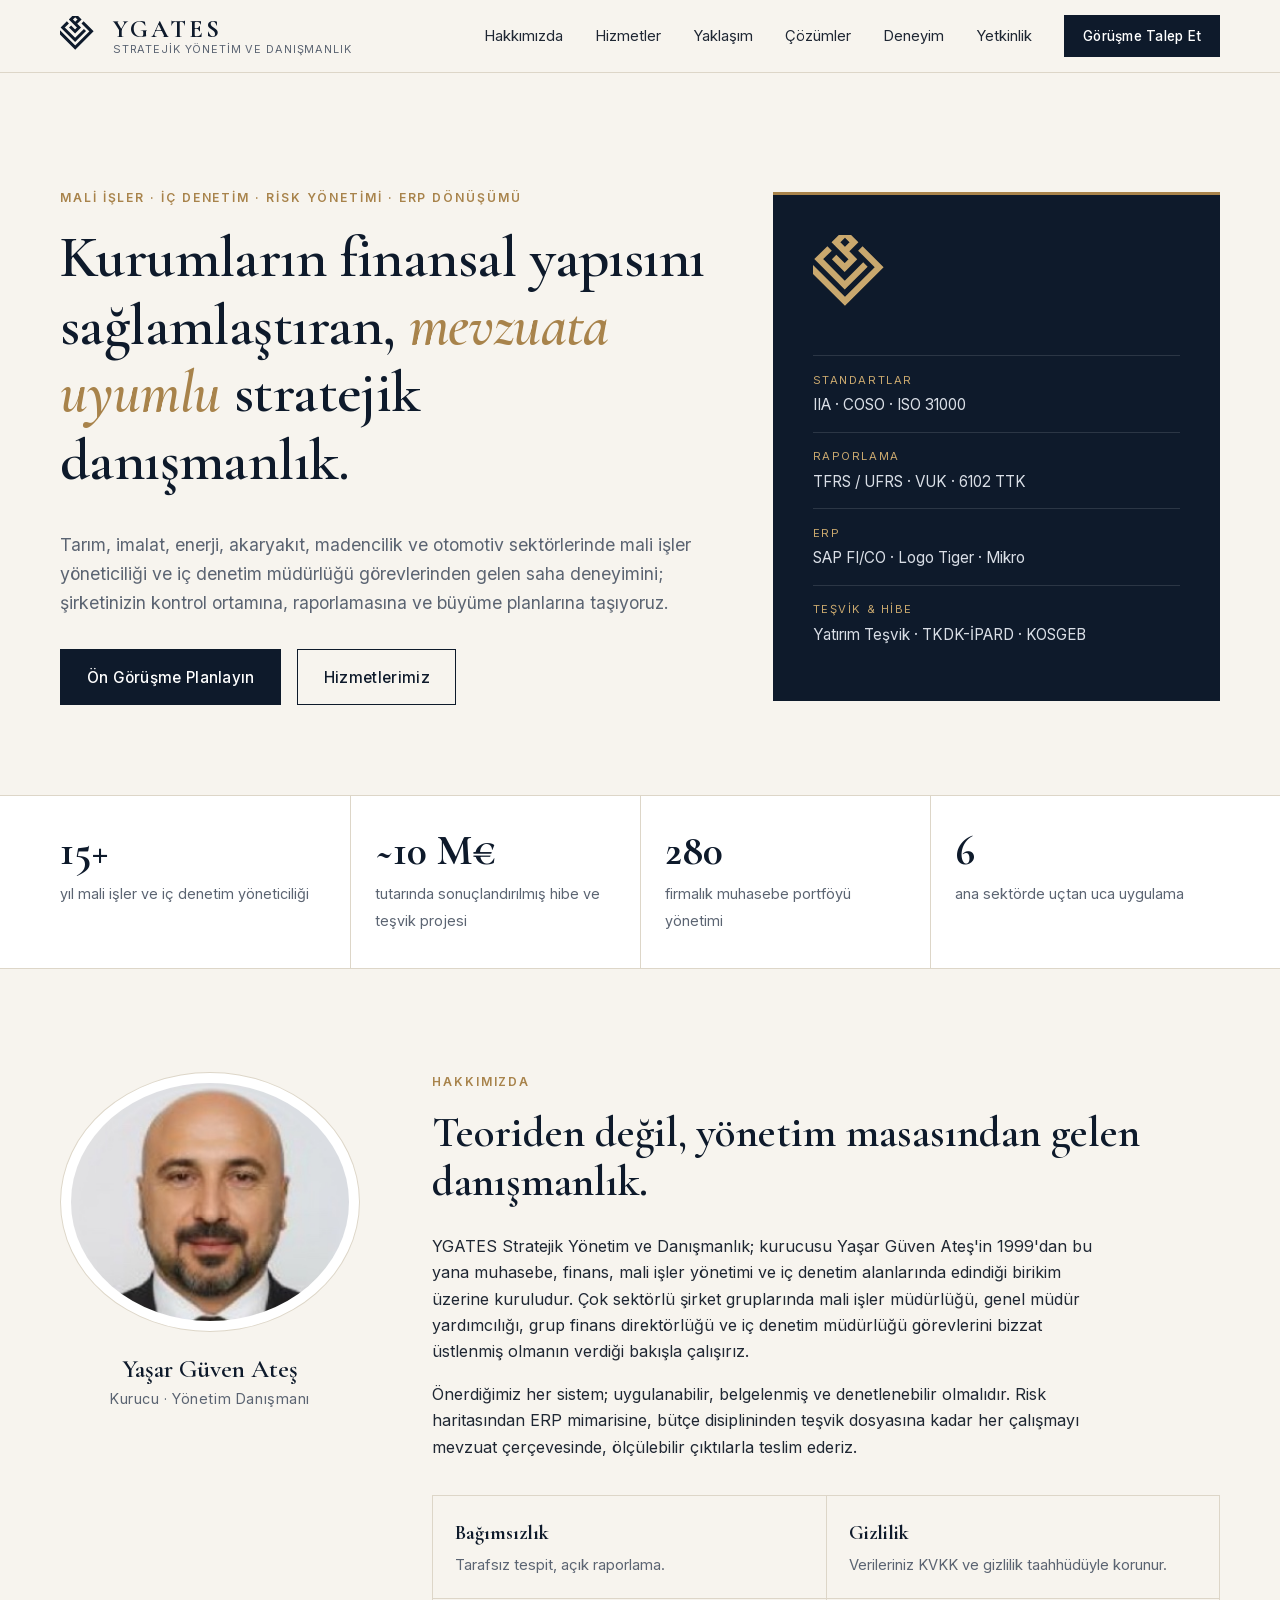
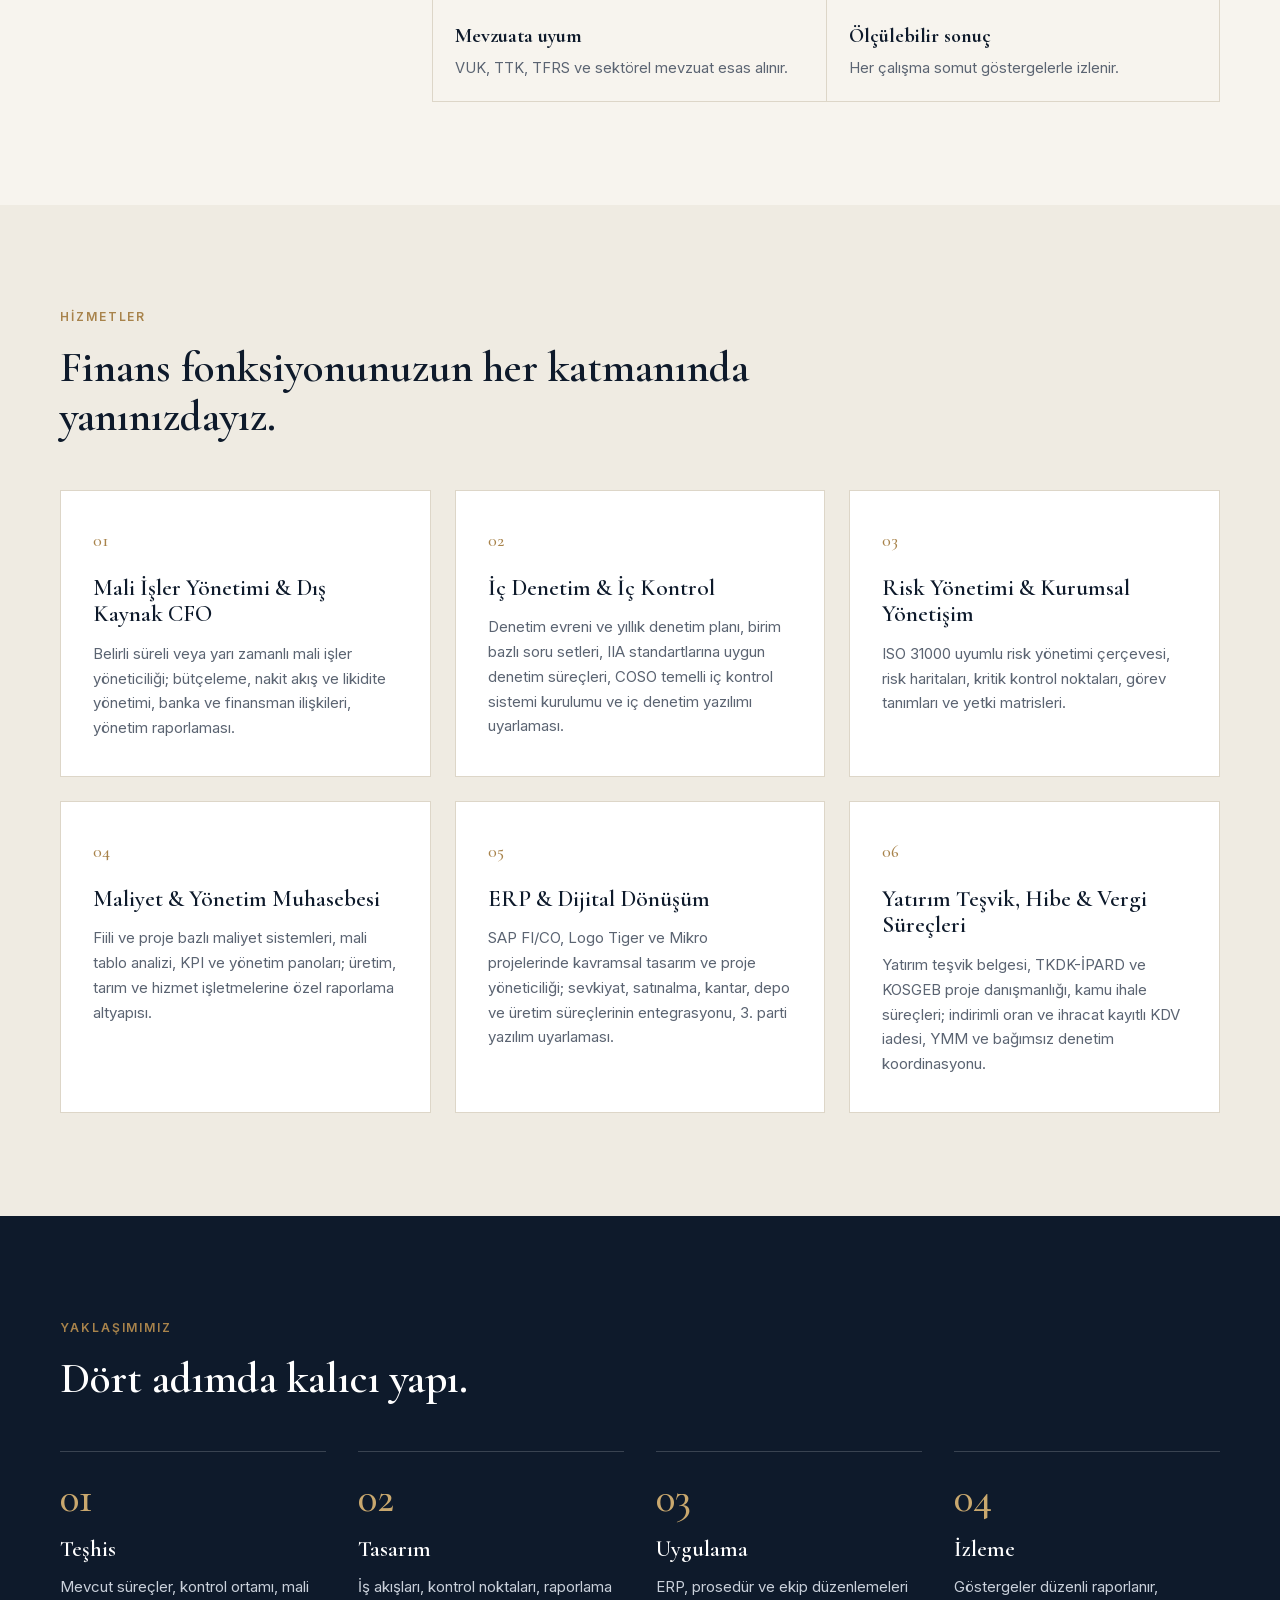
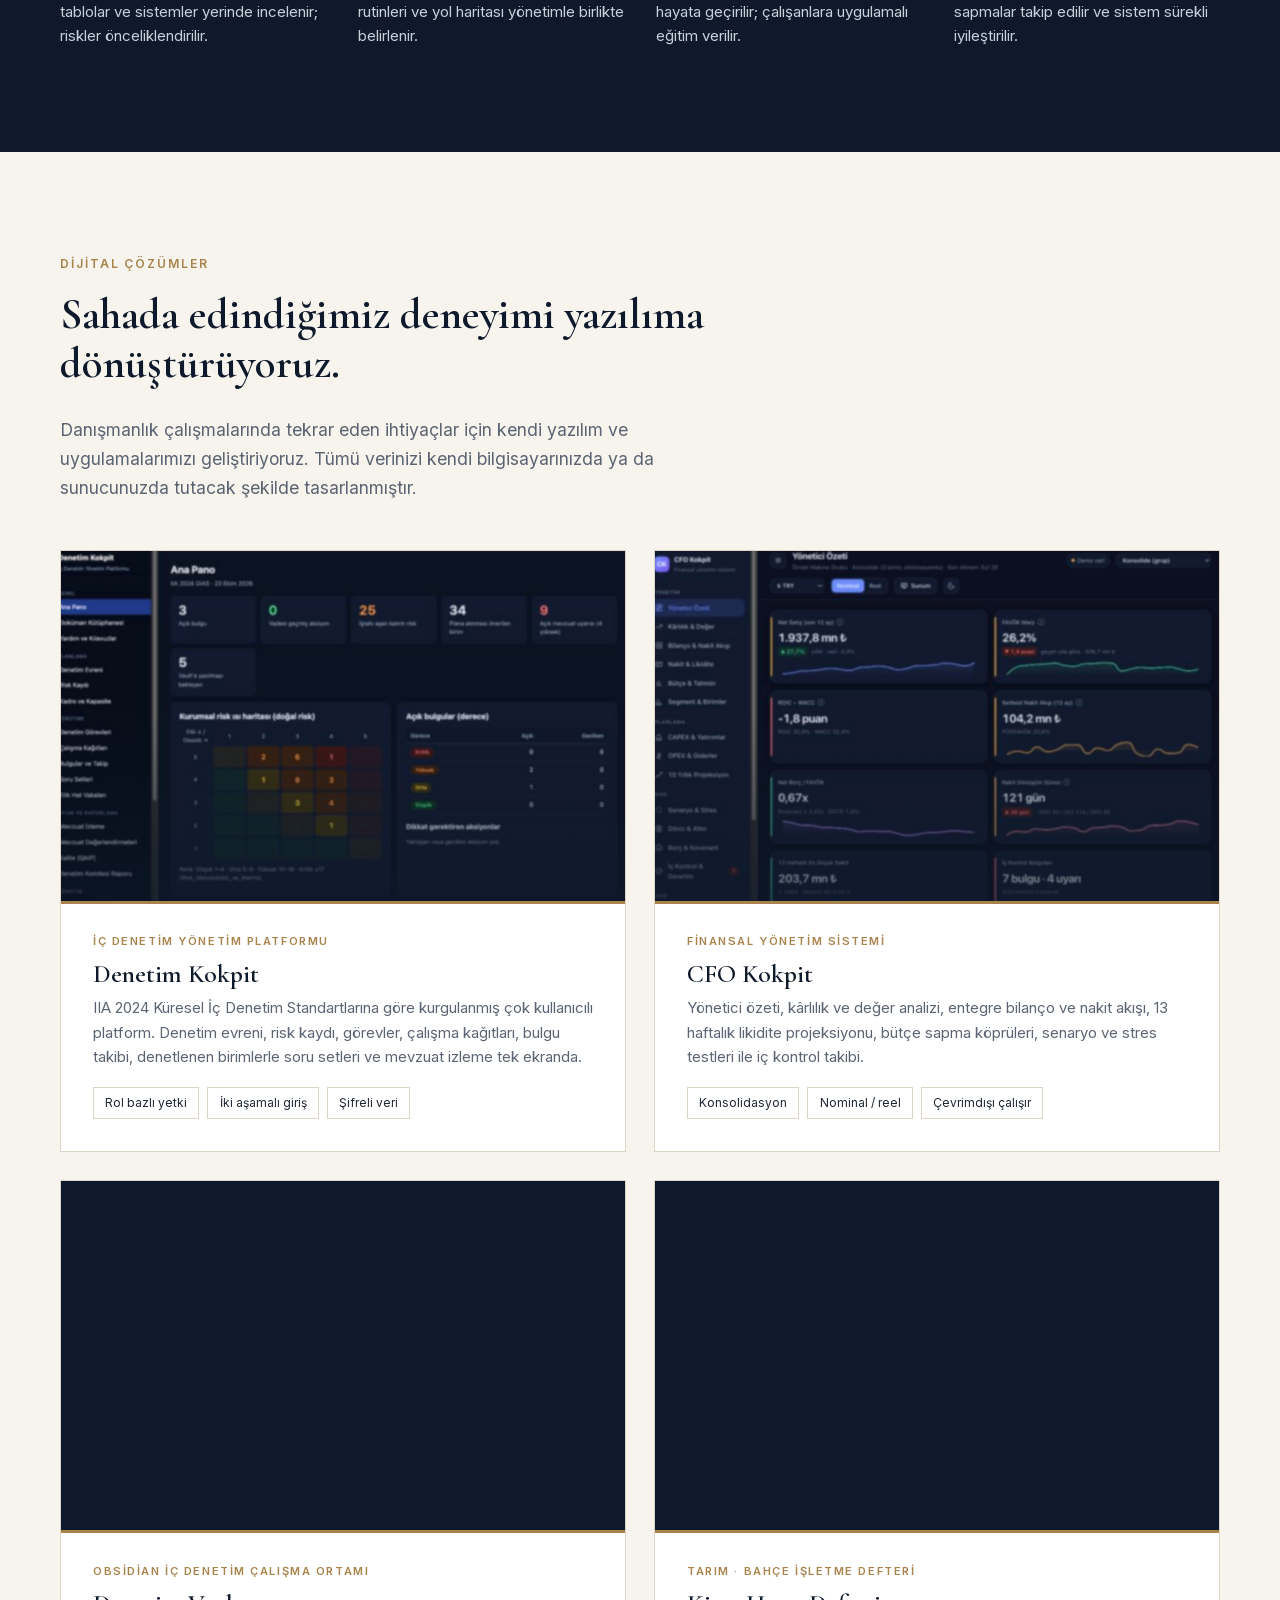
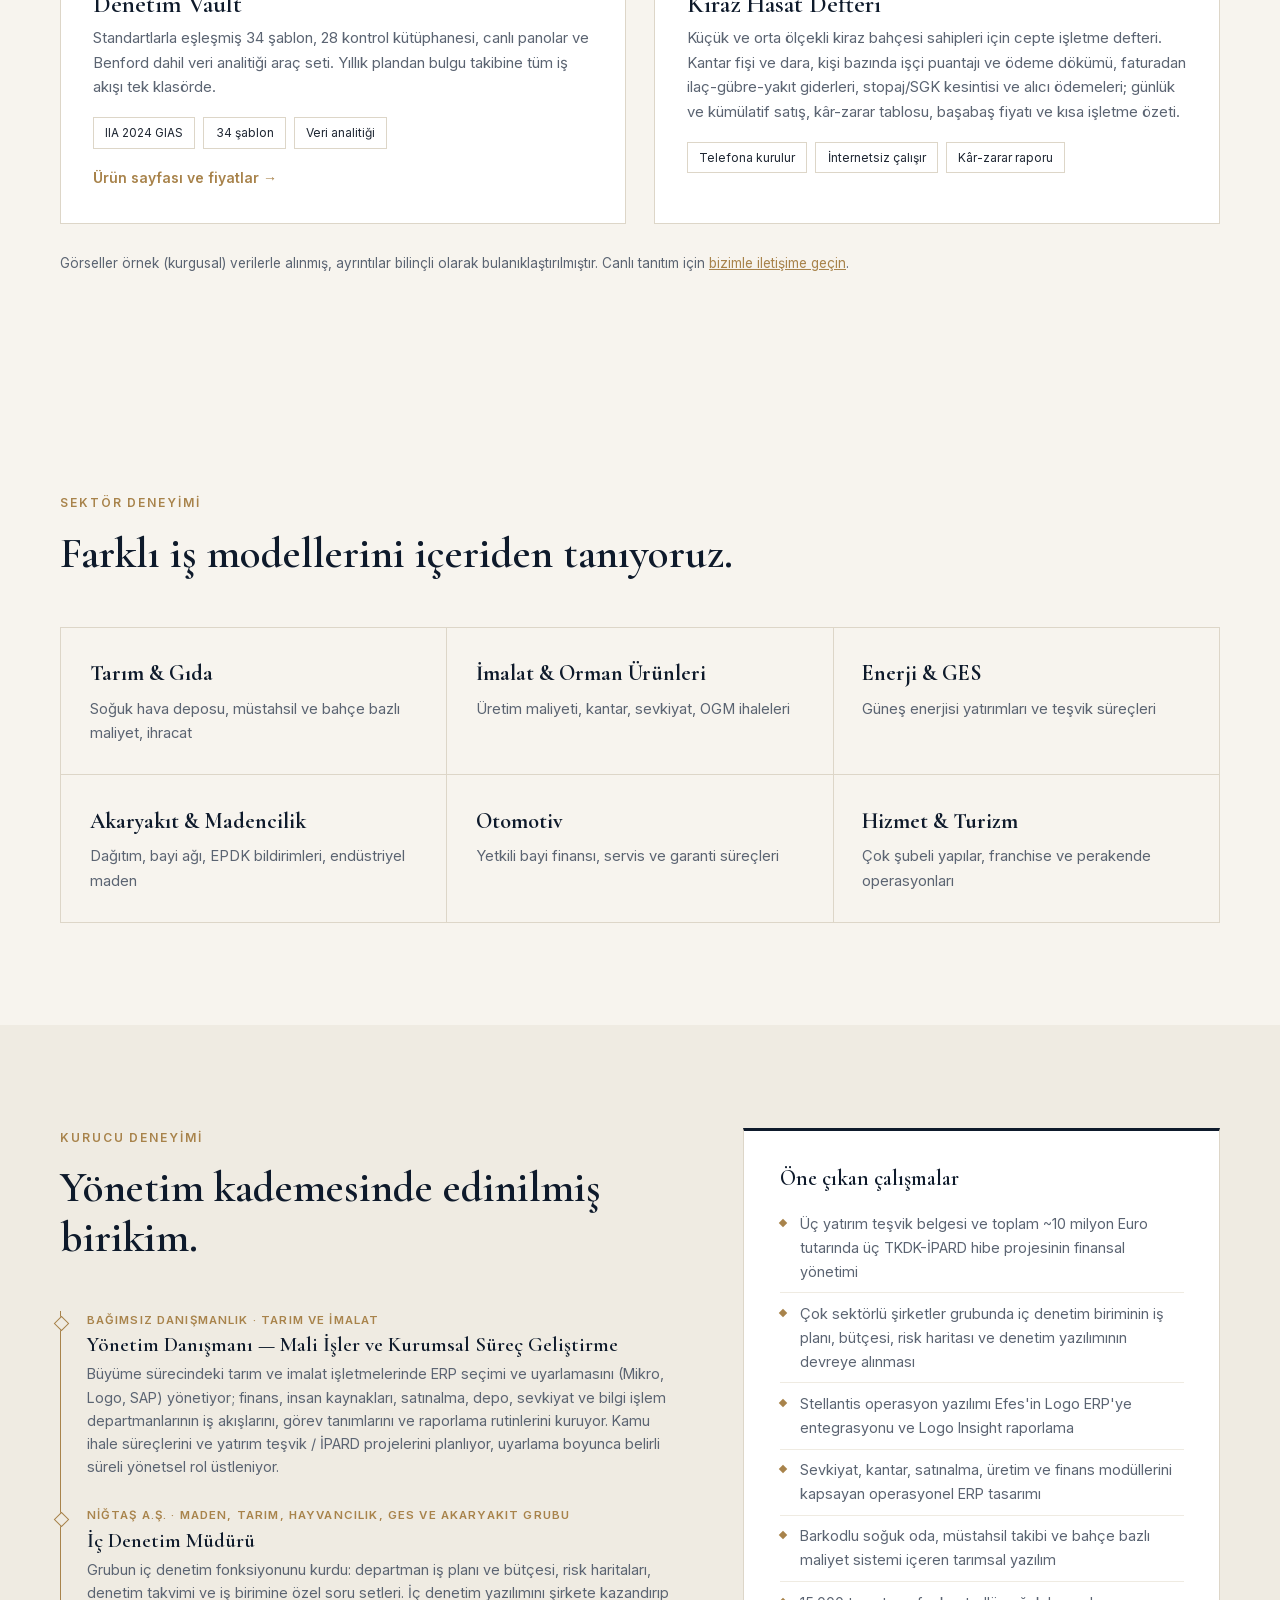
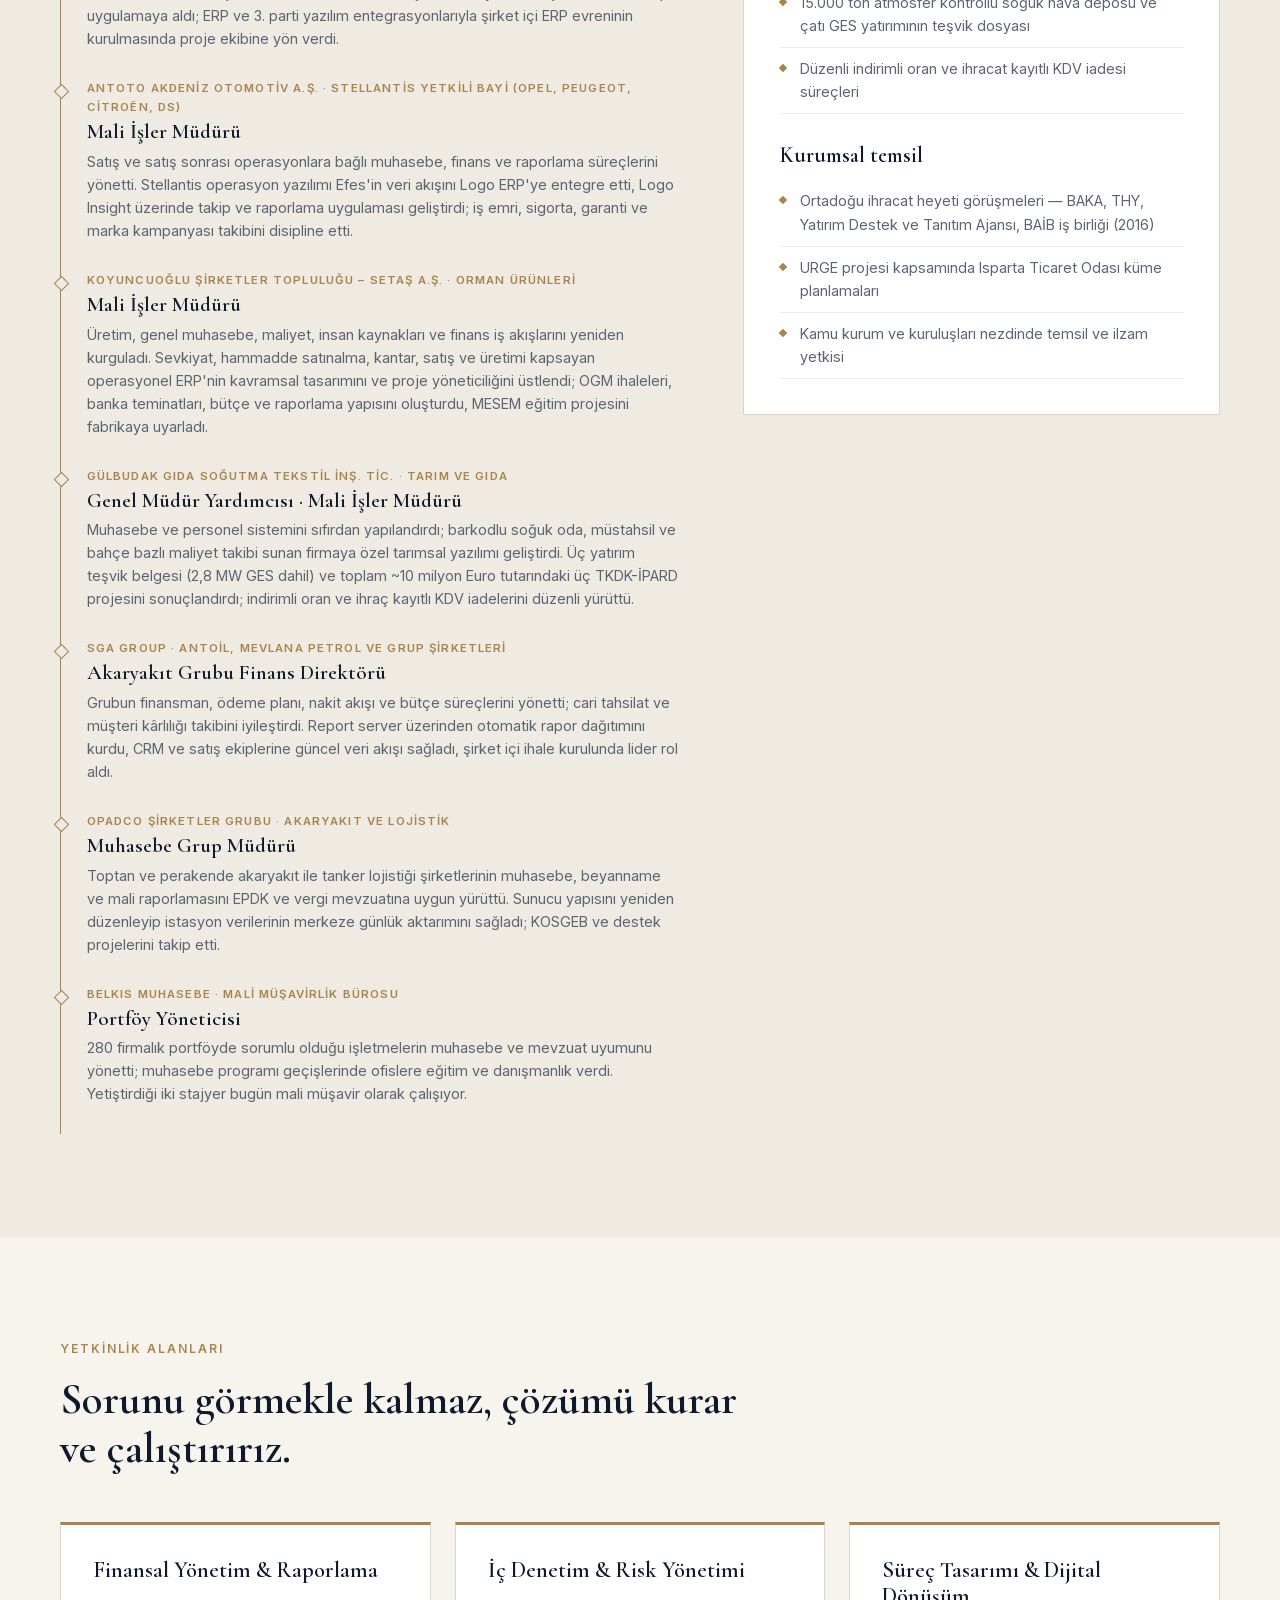
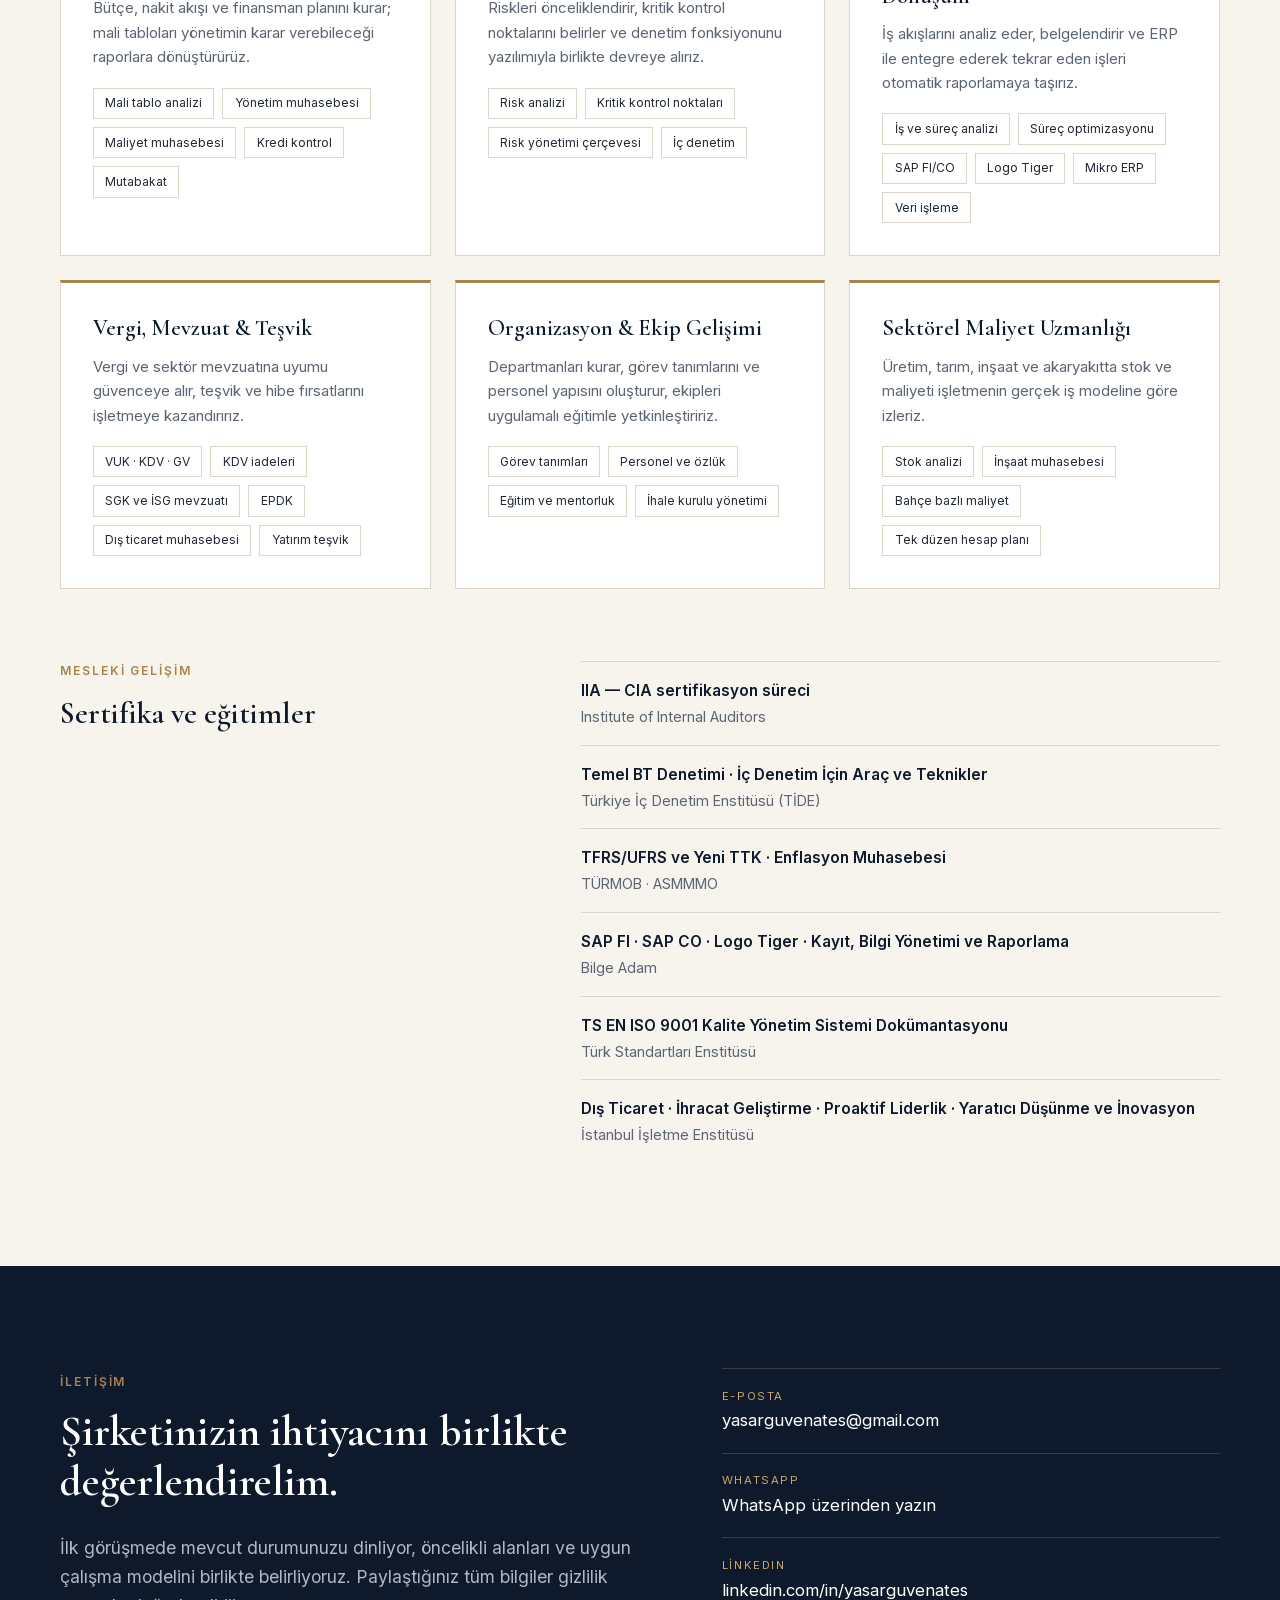
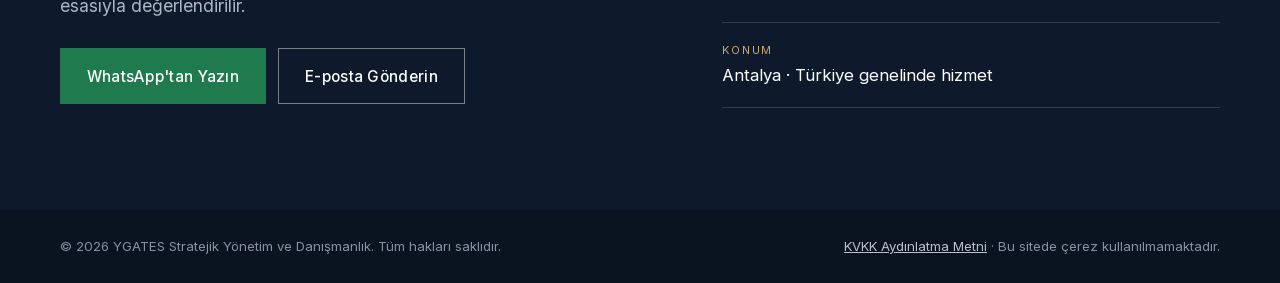
==== commit 3c6bc5f6: "Güvenlik: CSP ve Referrer-Policy meta etiketleri Co-Authored-By: Claude Opus 5.5 <noreply@anthropic." ====
--- a/index.html
+++ b/index.html
@@ -2,6 +2,8 @@
 <html lang="tr">
 <head>
 <meta charset="utf-8">
+<meta http-equiv="Content-Security-Policy" content="default-src 'self'; img-src 'self' data:; object-src 'none'; base-uri 'self'; form-action 'none'">
+<meta name="referrer" content="strict-origin-when-cross-origin">
 <meta name="viewport" content="width=device-width, initial-scale=1">
 <meta name="google-site-verification" content="bcVeIDfe-SPyQ57Xr-KjTOM_LUvQv_SNRXM184rmbok">
 <title>YGATES Stratejik Yönetim ve Danışmanlık</title>
@@ -396,7 +398,7 @@
   </div>
 </footer>
 
-<svg width="0" height="0" style="position:absolute" aria-hidden="true">
+<svg class="svg-sprite" width="0" height="0" aria-hidden="true">
   <symbol id="yga-logo" viewBox="100 90 820 820">
     <g fill="none" stroke="currentColor" stroke-width="61" stroke-linejoin="miter">
       <path d="M406 395 L509 498 L589 417 L424 251 L512 163 L600 251 L512 339"/>
@@ -406,16 +408,6 @@
   </symbol>
 </svg>
 
-<script>
-  const t = document.querySelector('.menu-toggle'), m = document.getElementById('menu');
-  t.addEventListener('click', () => {
-    const open = m.classList.toggle('open');
-    t.setAttribute('aria-expanded', open);
-  });
-  m.querySelectorAll('a').forEach(a => a.addEventListener('click', () => {
-    m.classList.remove('open'); t.setAttribute('aria-expanded', false);
-  }));
-  document.getElementById('yil').textContent = new Date().getFullYear();
-</script>
+<script src="assets/menu.js"></script>
 </body>
 </html>
--- a/assets/style.css
+++ b/assets/style.css
@@ -251,3 +251,6 @@
   html { scroll-behavior: auto; }
   .service { transition: none; }
 }
+
+/* Gizli SVG sembol deposu (CSP: satır içi style yerine sınıf) */
+.svg-sprite { position: absolute; }
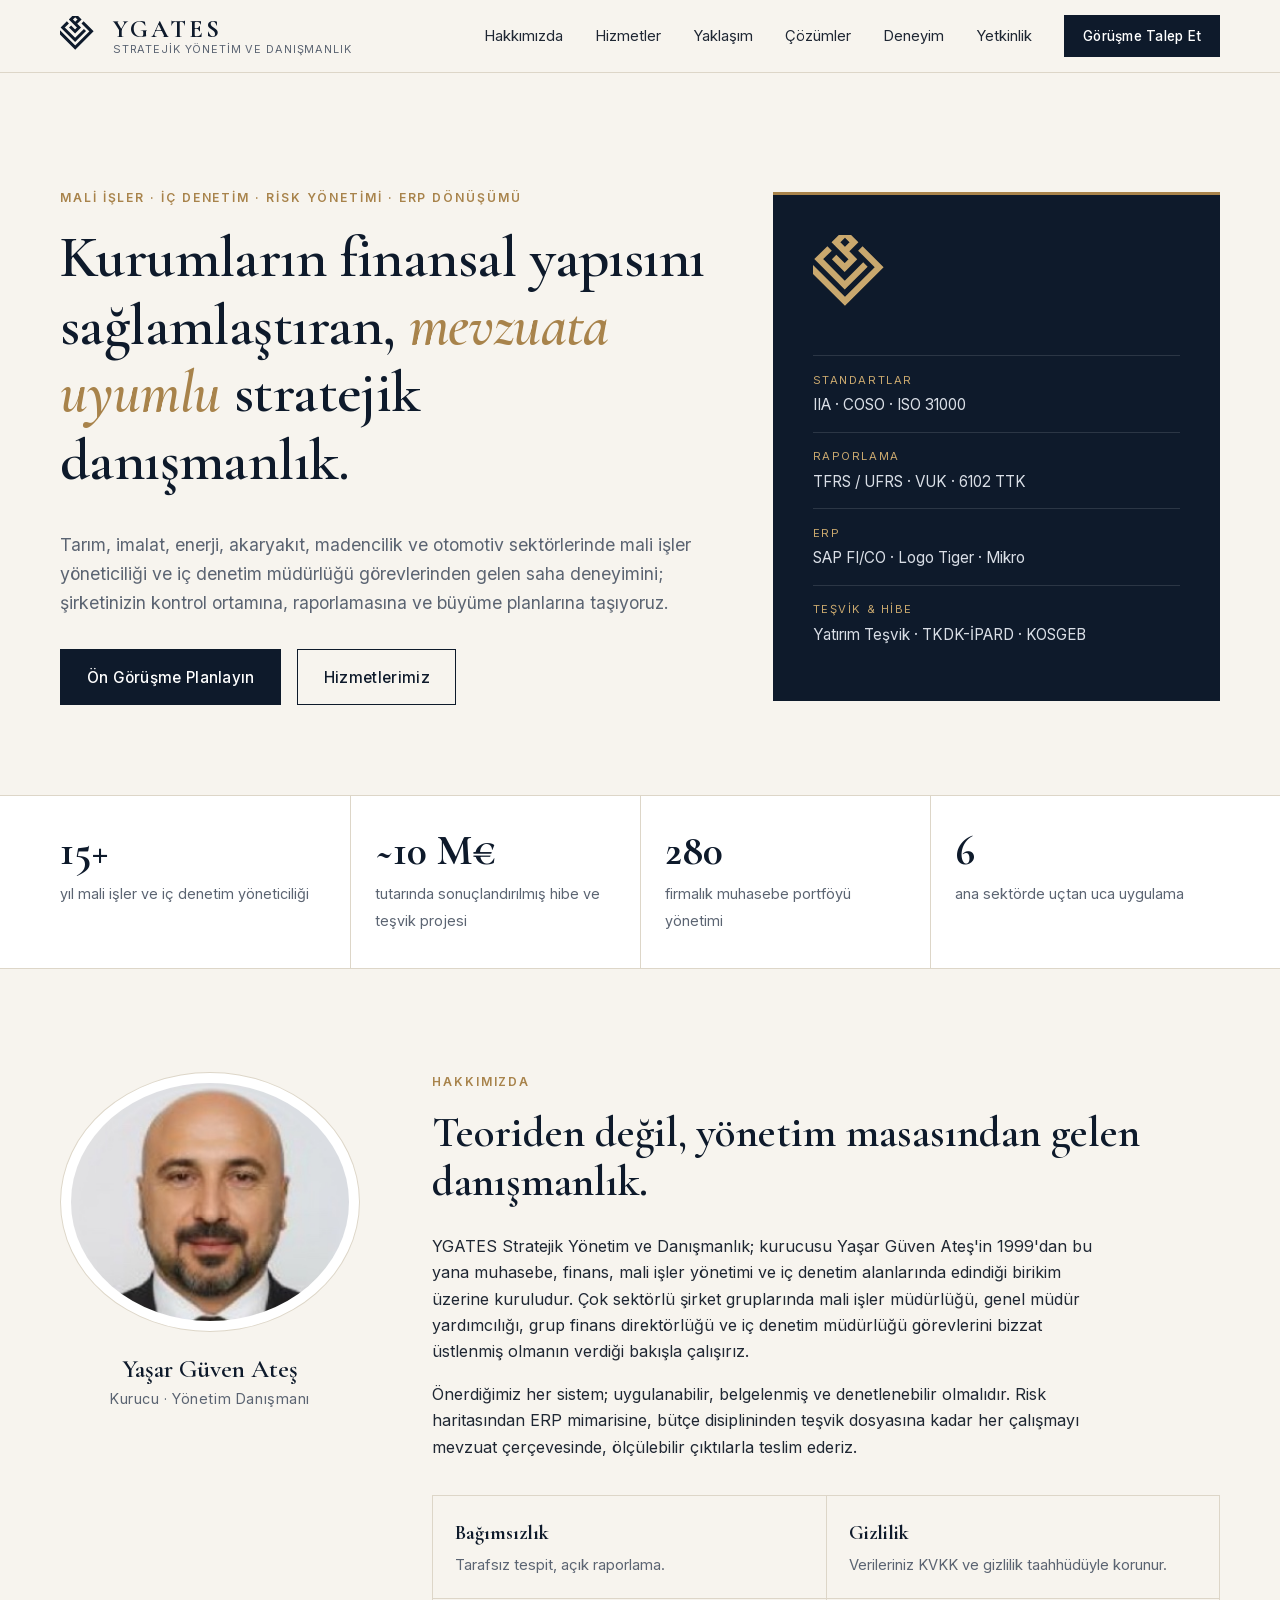
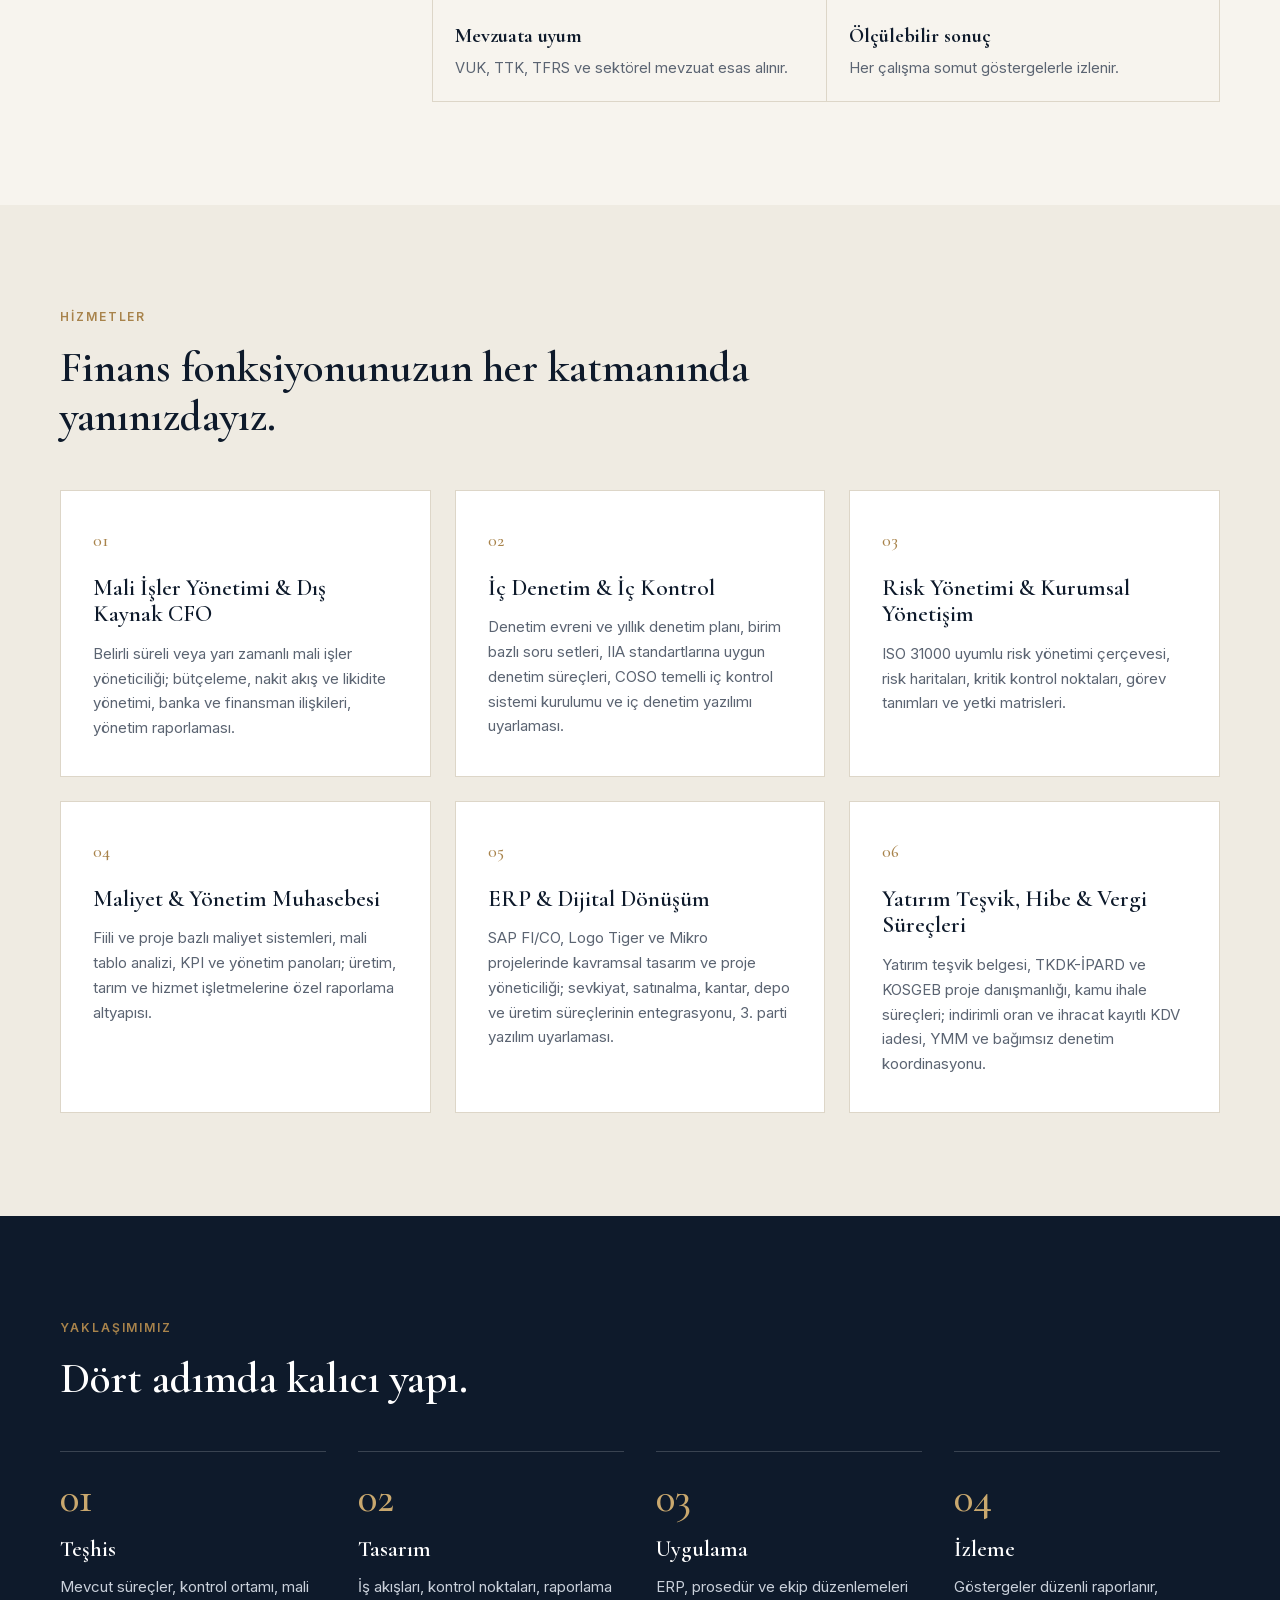
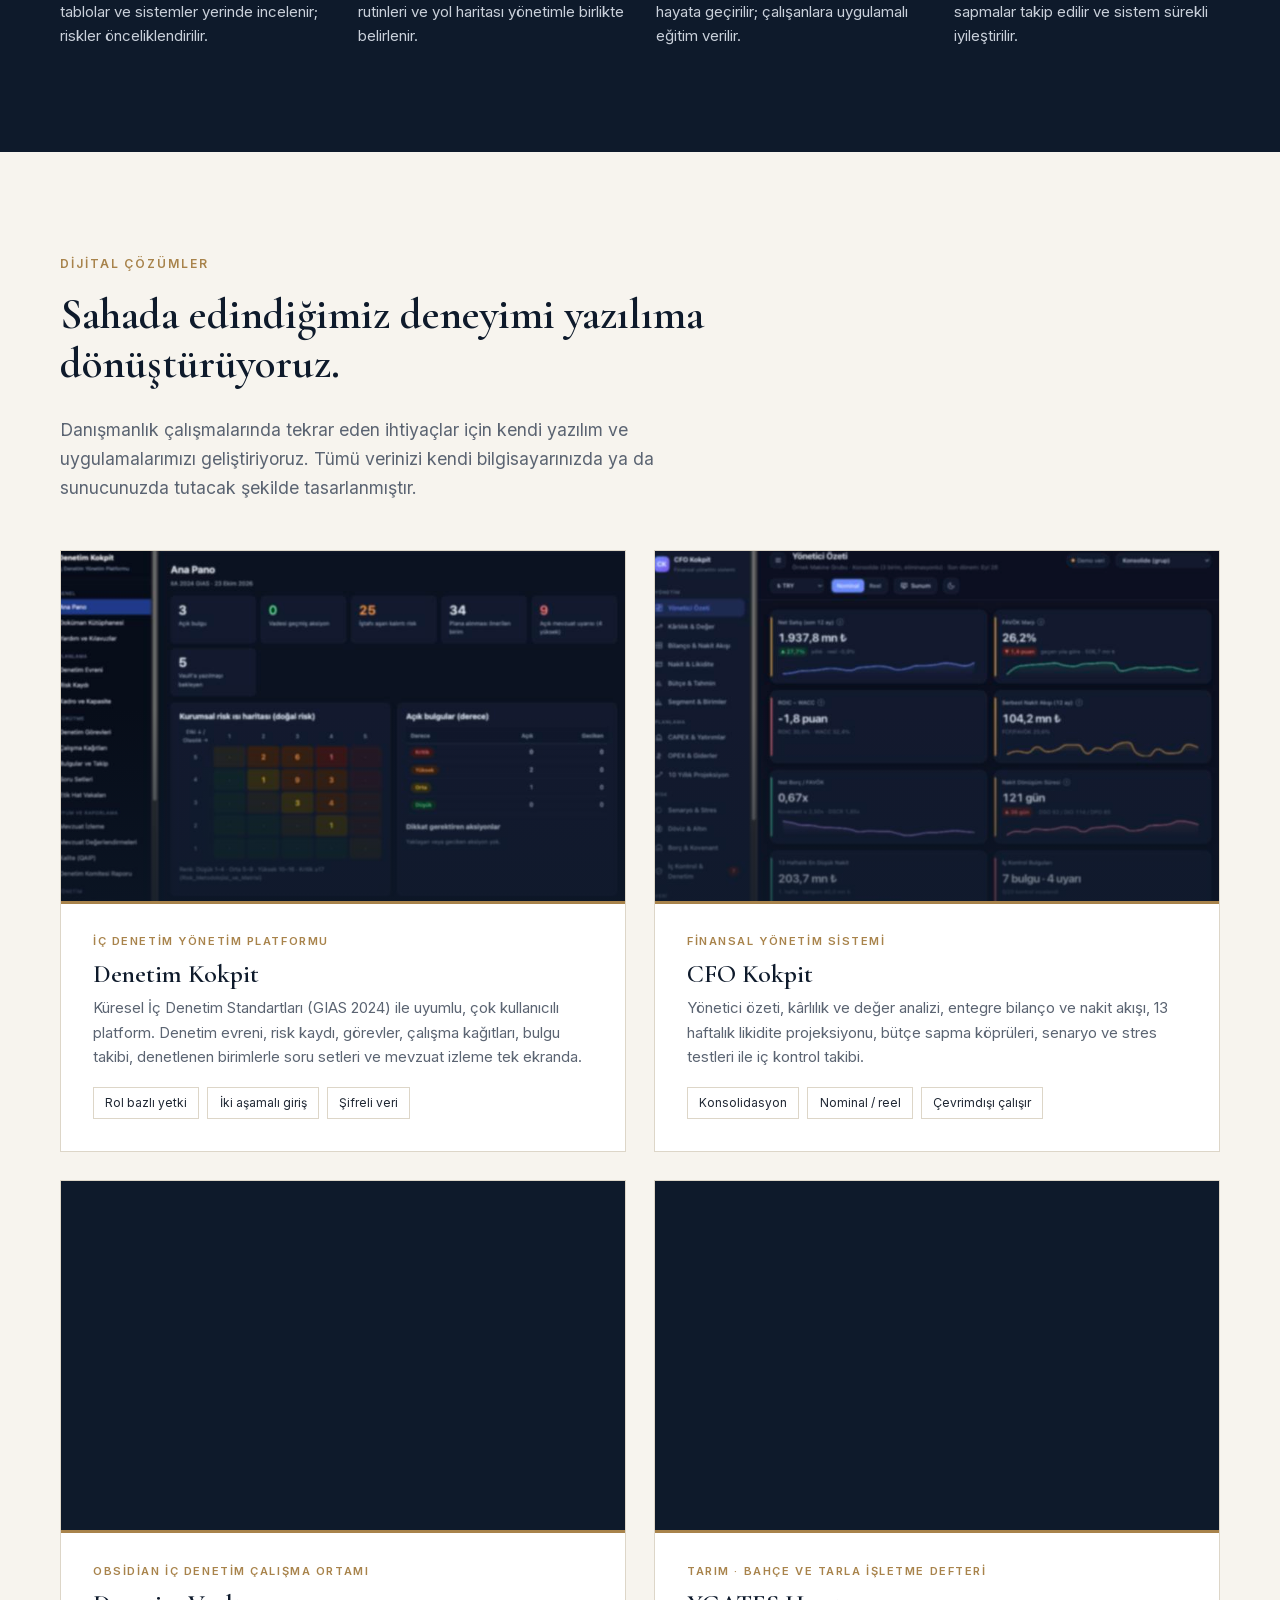
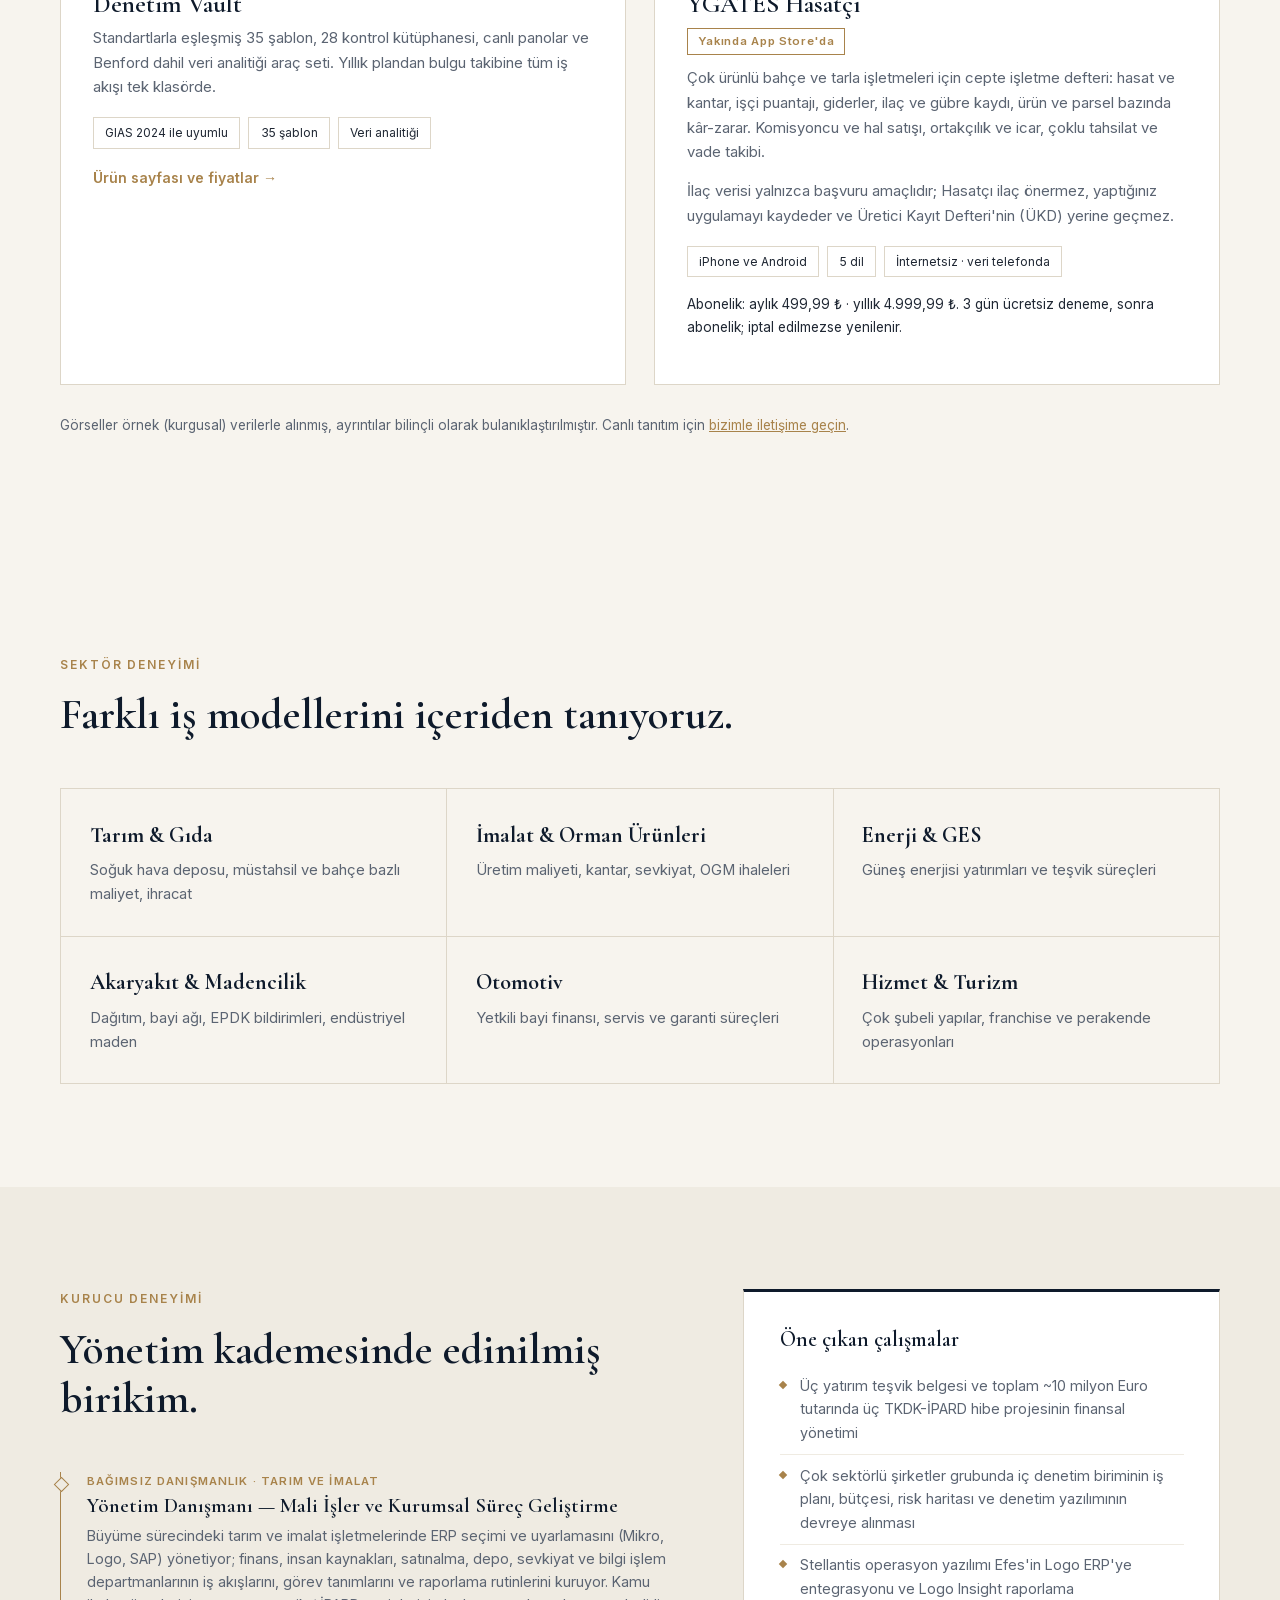
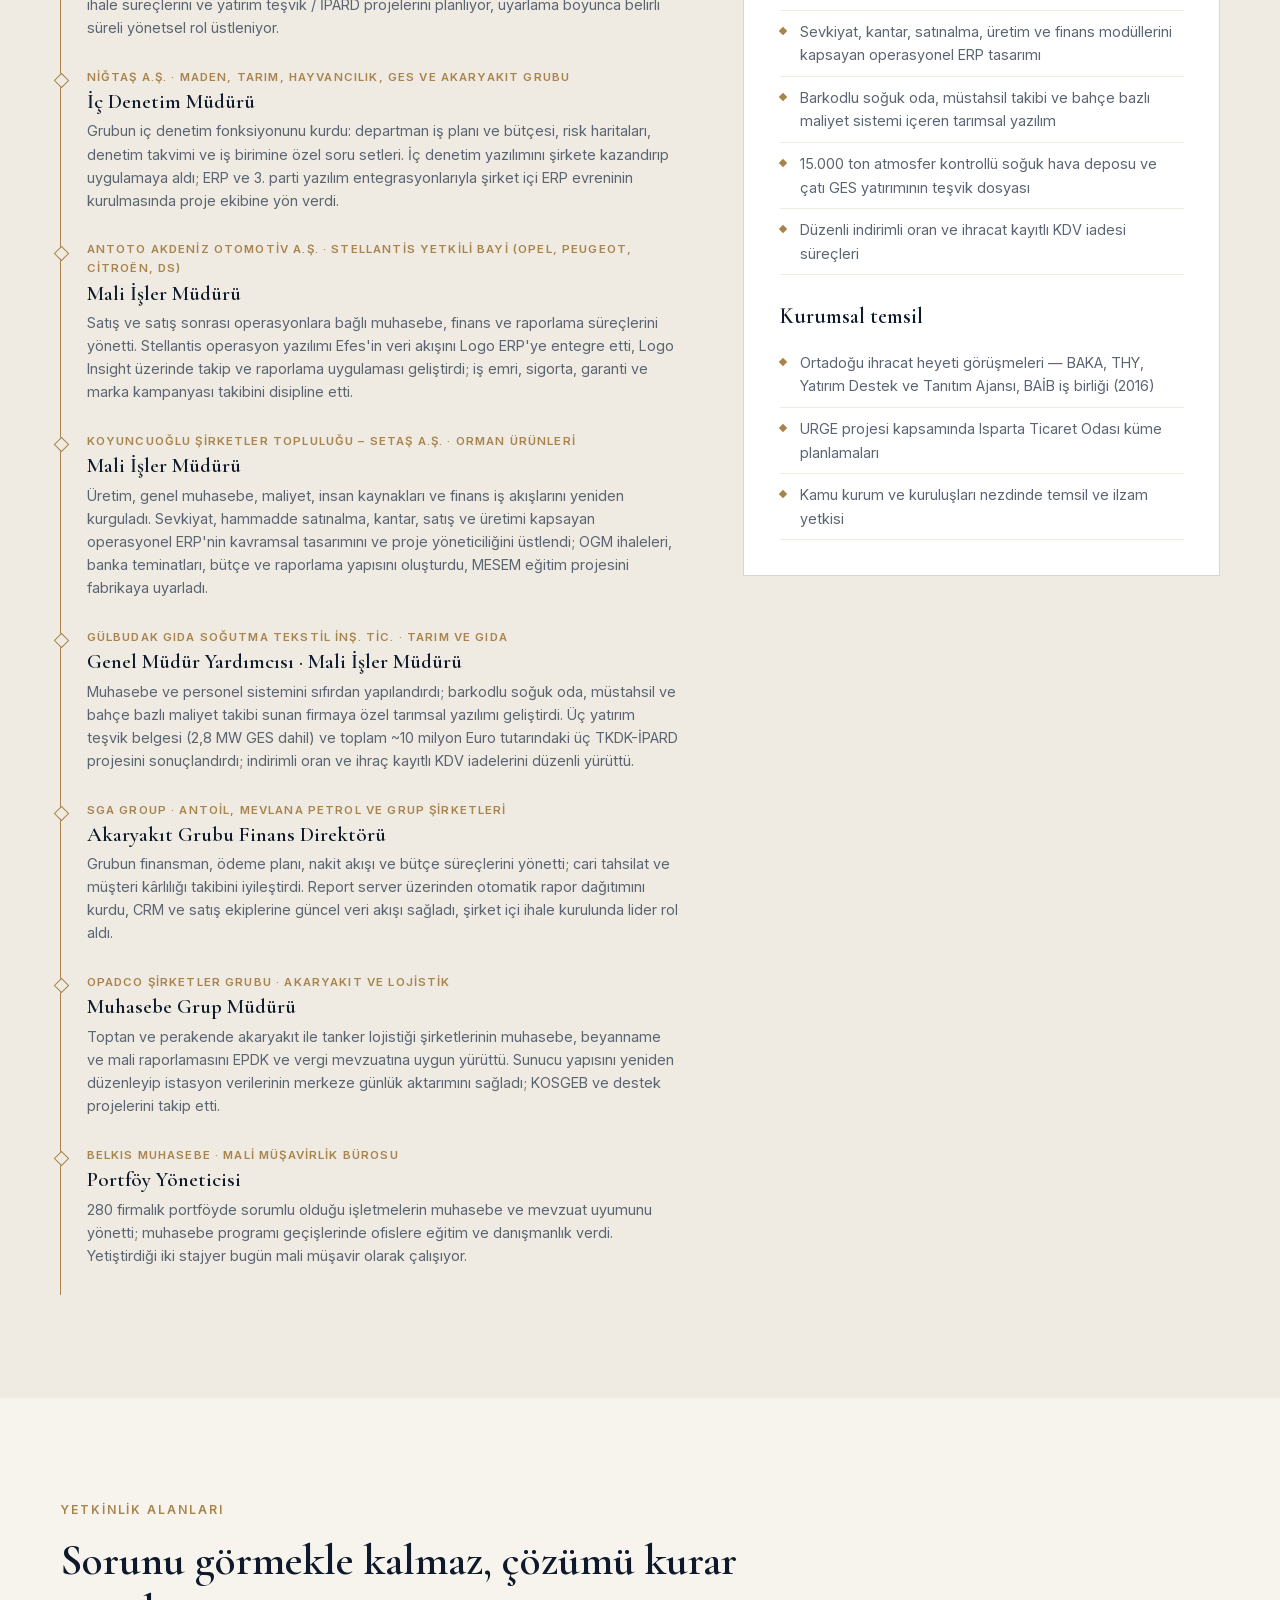
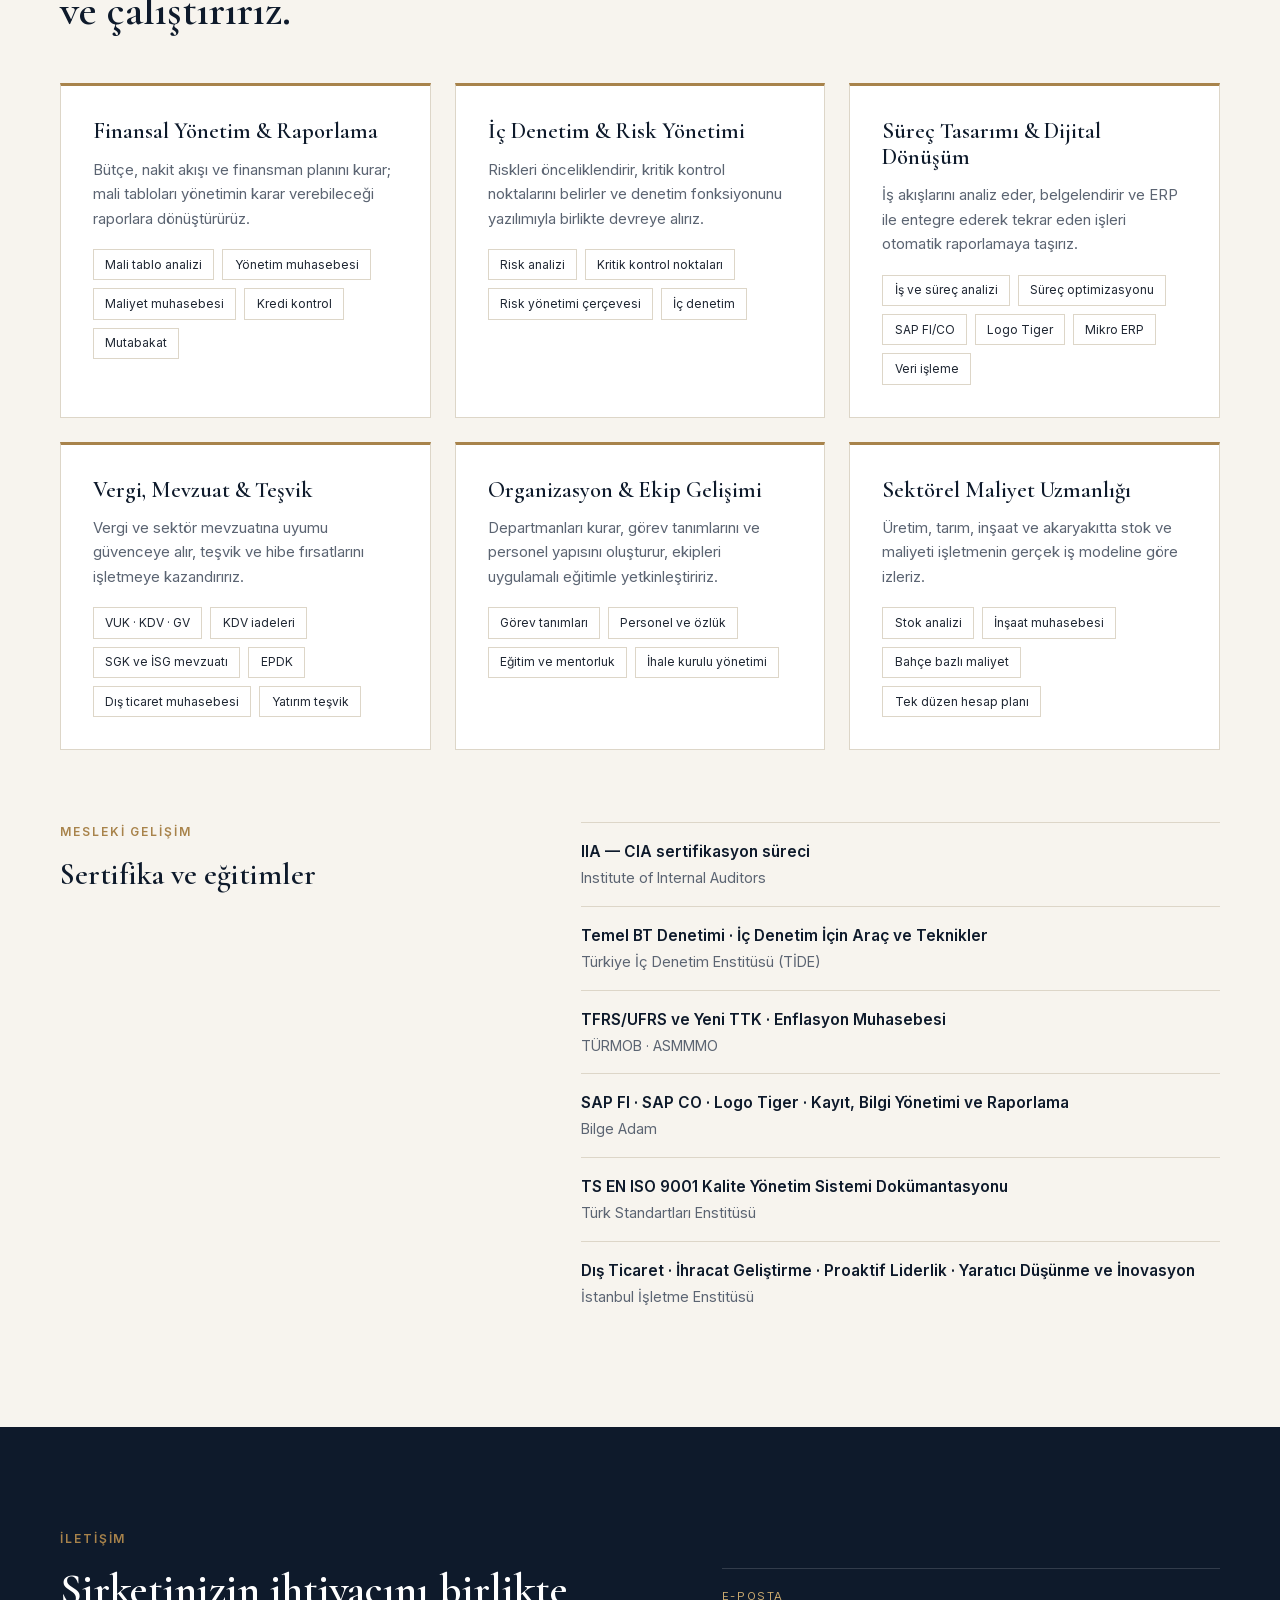
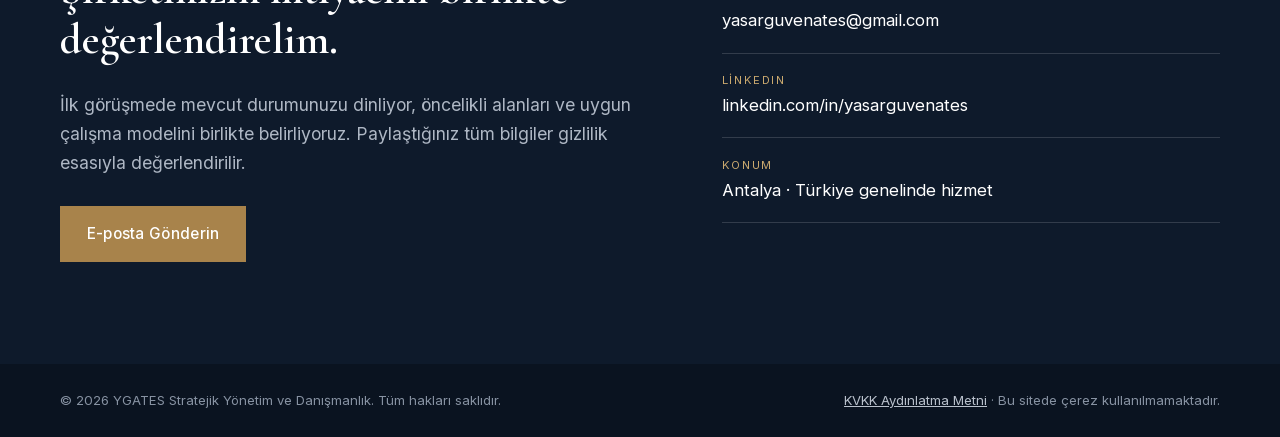
==== commit 2fc3385b: "Ürün kartları güncellendi: YGATES Hasatçı, 35 şablon, GIAS 2024 ifadeleri; iletişim yalnız e-posta -" ====
--- a/index.html
+++ b/index.html
@@ -188,7 +188,7 @@
           <div class="product-body">
             <p class="tag">İç Denetim Yönetim Platformu</p>
             <h3>Denetim Kokpit</h3>
-            <p>IIA 2024 Küresel İç Denetim Standartlarına göre kurgulanmış çok kullanıcılı platform. Denetim evreni, risk kaydı, görevler, çalışma kağıtları, bulgu takibi, denetlenen birimlerle soru setleri ve mevzuat izleme tek ekranda.</p>
+            <p>Küresel İç Denetim Standartları (GIAS 2024) ile uyumlu, çok kullanıcılı platform. Denetim evreni, risk kaydı, görevler, çalışma kağıtları, bulgu takibi, denetlenen birimlerle soru setleri ve mevzuat izleme tek ekranda.</p>
             <ul class="chips"><li>Rol bazlı yetki</li><li>İki aşamalı giriş</li><li>Şifreli veri</li></ul>
           </div>
         </article>
@@ -206,18 +206,21 @@
           <div class="product-body">
             <p class="tag">Obsidian İç Denetim Çalışma Ortamı</p>
             <h3>Denetim Vault</h3>
-            <p>Standartlarla eşleşmiş 34 şablon, 28 kontrol kütüphanesi, canlı panolar ve Benford dahil veri analitiği araç seti. Yıllık plandan bulgu takibine tüm iş akışı tek klasörde.</p>
-            <ul class="chips"><li>IIA 2024 GIAS</li><li>34 şablon</li><li>Veri analitiği</li></ul>
+            <p>Standartlarla eşleşmiş 35 şablon, 28 kontrol kütüphanesi, canlı panolar ve Benford dahil veri analitiği araç seti. Yıllık plandan bulgu takibine tüm iş akışı tek klasörde.</p>
+            <ul class="chips"><li>GIAS 2024 ile uyumlu</li><li>35 şablon</li><li>Veri analitiği</li></ul>
             <a class="product-link" href="https://ygates69.github.io/denetim-vault/">Ürün sayfası ve fiyatlar →</a>
           </div>
         </article>
         <article class="product">
-          <figure class="shot"><img src="assets/projeler/kiraz-hasat.jpg" alt="Kiraz Hasat Defteri sezon raporu ekranı (örnek veri)" width="800" height="500" loading="lazy"></figure>
+          <figure class="shot"><img src="assets/projeler/hasatci.jpg" alt="YGATES Hasatçı işletme özeti ve kâr-zarar raporu ekranı (örnek veri)" width="800" height="500" loading="lazy"></figure>
           <div class="product-body">
-            <p class="tag">Tarım · Bahçe İşletme Defteri</p>
-            <h3>Kiraz Hasat Defteri</h3>
-            <p>Küçük ve orta ölçekli kiraz bahçesi sahipleri için cepte işletme defteri. Kantar fişi ve dara, kişi bazında işçi puantajı ve ödeme dökümü, faturadan ilaç-gübre-yakıt giderleri, stopaj/SGK kesintisi ve alıcı ödemeleri; günlük ve kümülatif satış, kâr-zarar tablosu, başabaş fiyatı ve kısa işletme özeti.</p>
-            <ul class="chips"><li>Telefona kurulur</li><li>İnternetsiz çalışır</li><li>Kâr-zarar raporu</li></ul>
+            <p class="tag">Tarım · Bahçe ve Tarla İşletme Defteri</p>
+            <h3>YGATES Hasatçı</h3>
+            <p class="product-status">Yakında App Store'da</p>
+            <p>Çok ürünlü bahçe ve tarla işletmeleri için cepte işletme defteri: hasat ve kantar, işçi puantajı, giderler, ilaç ve gübre kaydı, ürün ve parsel bazında kâr-zarar. Komisyoncu ve hal satışı, ortakçılık ve icar, çoklu tahsilat ve vade takibi.</p>
+            <p>İlaç verisi yalnızca başvuru amaçlıdır; Hasatçı ilaç önermez, yaptığınız uygulamayı kaydeder ve Üretici Kayıt Defteri'nin (ÜKD) yerine geçmez.</p>
+            <ul class="chips"><li>iPhone ve Android</li><li>5 dil</li><li>İnternetsiz · veri telefonda</li></ul>
+            <p class="product-price">Abonelik: aylık 499,99 ₺ · yıllık 4.999,99 ₺. 3 gün ücretsiz deneme, sonra abonelik; iptal edilmezse yenilenir.</p>
           </div>
         </article>
       </div>
@@ -376,13 +379,11 @@
         <h2>Şirketinizin ihtiyacını birlikte değerlendirelim.</h2>
         <p class="lead">İlk görüşmede mevcut durumunuzu dinliyor, öncelikli alanları ve uygun çalışma modelini birlikte belirliyoruz. Paylaştığınız tüm bilgiler gizlilik esasıyla değerlendirilir.</p>
         <div class="hero-actions">
-          <a href="https://wa.me/[kaldırıldı]?text=Merhaba%2C%20YGATES%20web%20sitesinden%20ula%C5%9F%C4%B1yorum.%20%C3%96n%20g%C3%B6r%C3%BC%C5%9Fme%20talep%20ediyorum." class="btn btn-wa" target="_blank" rel="noopener">WhatsApp'tan Yazın</a>
-          <a href="mailto:yasarguvenates@gmail.com?subject=%C3%96n%20g%C3%B6r%C3%BC%C5%9Fme%20talebi" class="btn btn-ghost-light">E-posta Gönderin</a>
+          <a href="mailto:yasarguvenates@gmail.com?subject=%C3%96n%20g%C3%B6r%C3%BC%C5%9Fme%20talebi" class="btn btn-mail">E-posta Gönderin</a>
         </div>
       </div>
       <ul class="contact-list">
         <li><span>E-posta</span><a href="mailto:yasarguvenates@gmail.com?subject=%C3%96n%20g%C3%B6r%C3%BC%C5%9Fme%20talebi">yasarguvenates@gmail.com</a></li>
-        <li><span>WhatsApp</span><a href="https://wa.me/[kaldırıldı]?text=Merhaba%2C%20YGATES%20web%20sitesinden%20ula%C5%9F%C4%B1yorum.%20%C3%96n%20g%C3%B6r%C3%BC%C5%9Fme%20talep%20ediyorum." target="_blank" rel="noopener">WhatsApp üzerinden yazın</a></li>
         <li><span>LinkedIn</span><a href="https://www.linkedin.com/in/yasarguvenates" target="_blank" rel="noopener">linkedin.com/in/yasarguvenates</a></li>
         <li><span>Konum</span>Antalya · Türkiye genelinde hizmet</li>
       </ul>
--- a/assets/style.css
+++ b/assets/style.css
@@ -49,7 +49,8 @@
 .btn:hover { background: var(--brass); border-color: var(--brass); }
 .btn-ghost { background: transparent; color: var(--ink); }
 .btn-ghost:hover { color: var(--white); }
-.btn-wa { background: #1f7a4d; border-color: #1f7a4d; }
+.btn-mail { background: var(--brass); border-color: var(--brass); }
+.btn-mail:hover { background: var(--brass-light); border-color: var(--brass-light); color: var(--ink); }
 .btn-ghost-light { background: transparent; color: var(--white); border-color: rgba(255,255,255,.45); }
 .btn-ghost-light:hover { color: var(--white); }
 .contact .hero-actions { margin-top: 1.8rem; display: flex; flex-wrap: wrap; gap: .8rem; }
@@ -158,6 +159,8 @@
 .chips { list-style: none; margin: 1.1rem 0 0; padding: 0; display: flex; flex-wrap: wrap; gap: .5rem; }
 .product-link { display: inline-block; margin-top: 1.1rem; font-size: .88rem; font-weight: 600; color: var(--brass); text-decoration: none; }
 .product-link:hover { text-decoration: underline; }
+.product-body > p.product-status { display: inline-block; margin: -.1rem 0 .7rem; padding: .2rem .6rem; font-size: .72rem; font-weight: 600; letter-spacing: .06em; color: var(--brass); border: 1px solid var(--brass); }
+.product-body > p.product-price { margin-top: 1rem; font-size: .85rem; color: var(--text); }
 .chips li { font-size: .75rem; padding: .3rem .7rem; border: 1px solid var(--line); color: var(--text); }
 .note { margin-top: 1.8rem; font-size: .85rem; color: var(--muted); }
 .note a { color: var(--brass); }
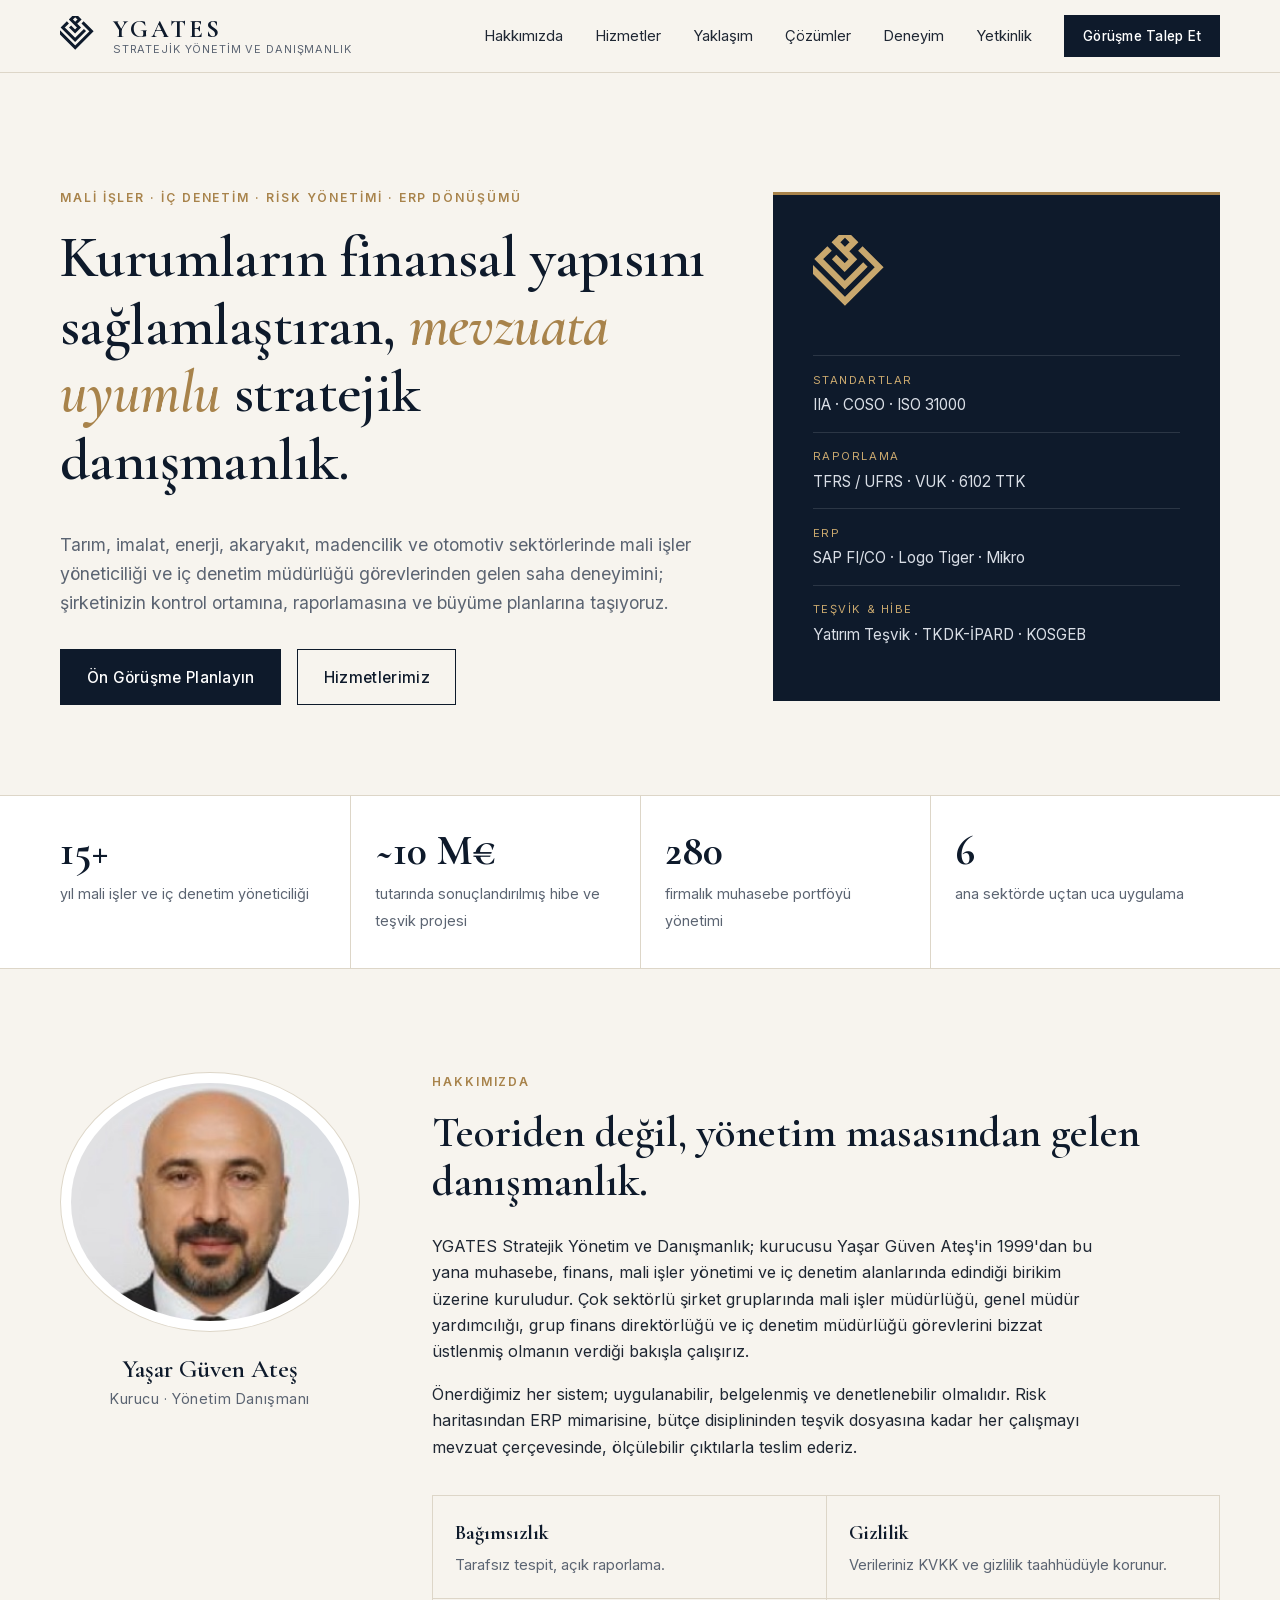
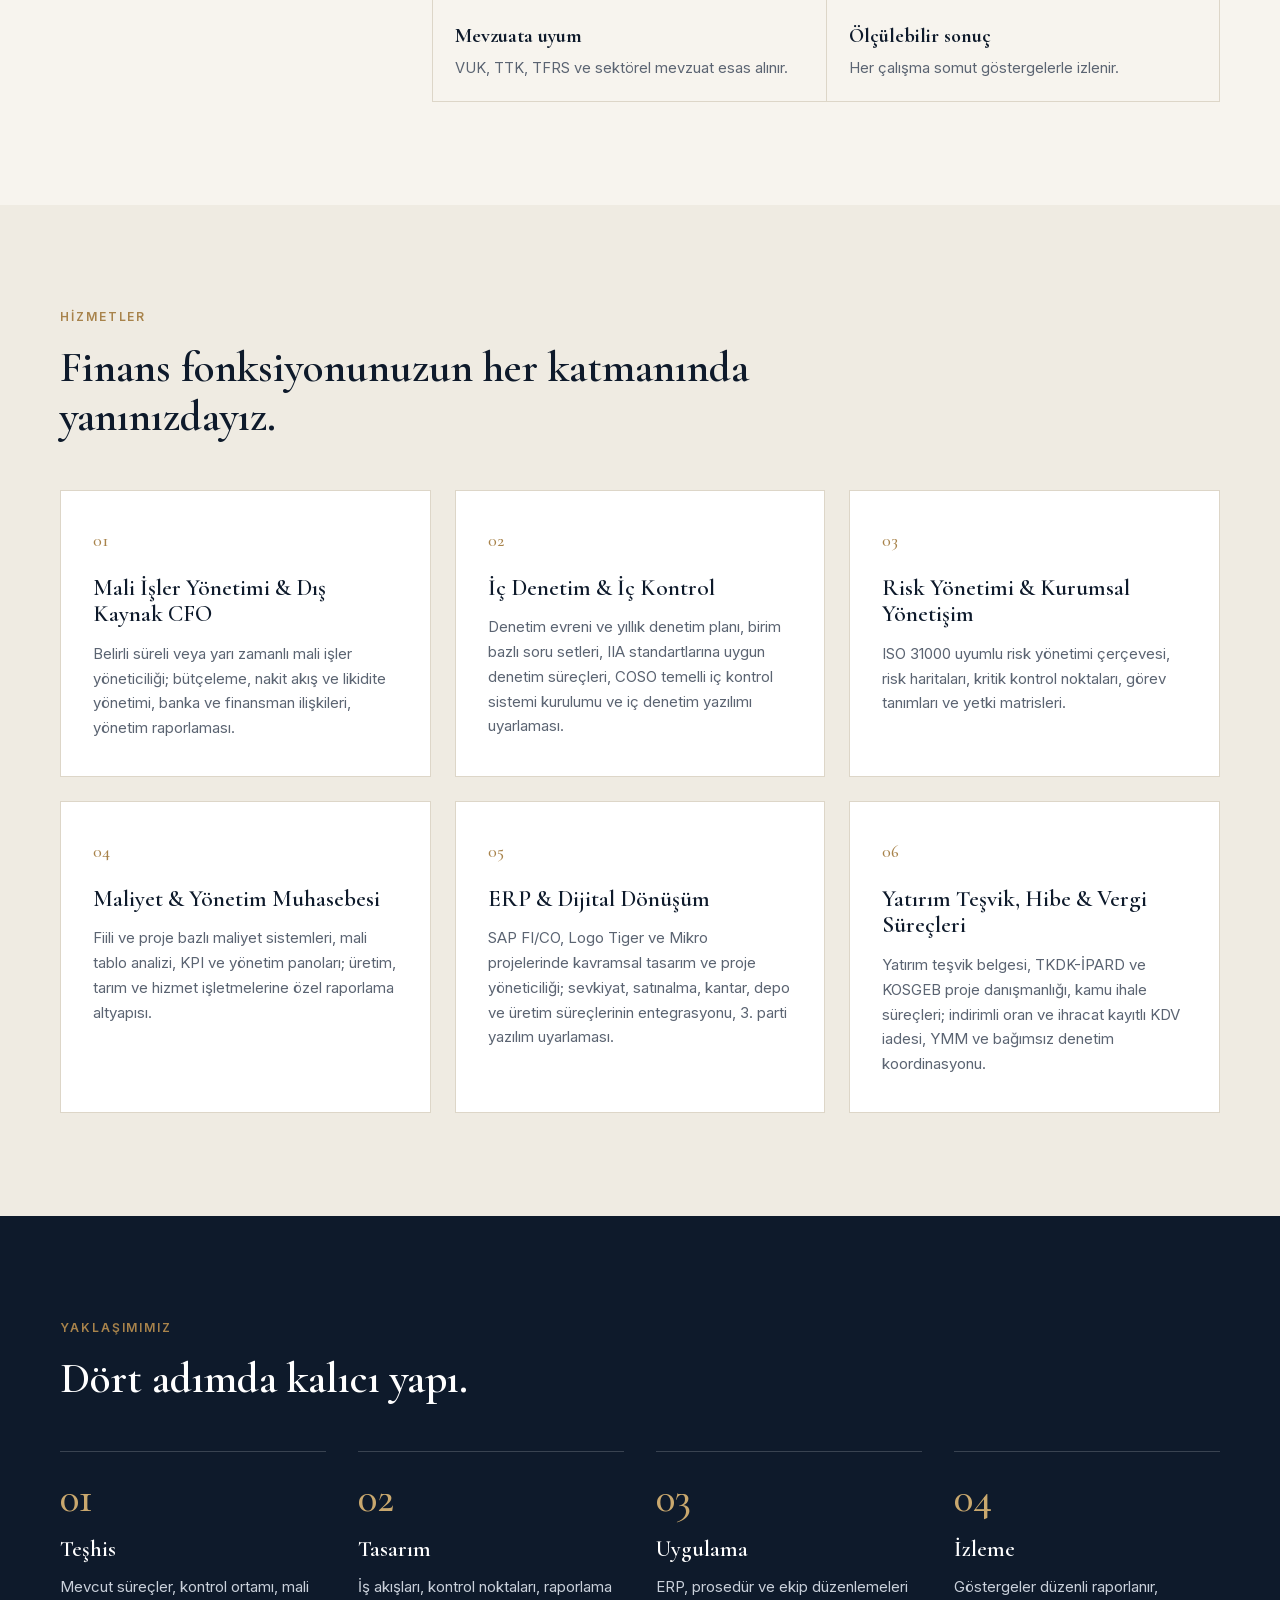
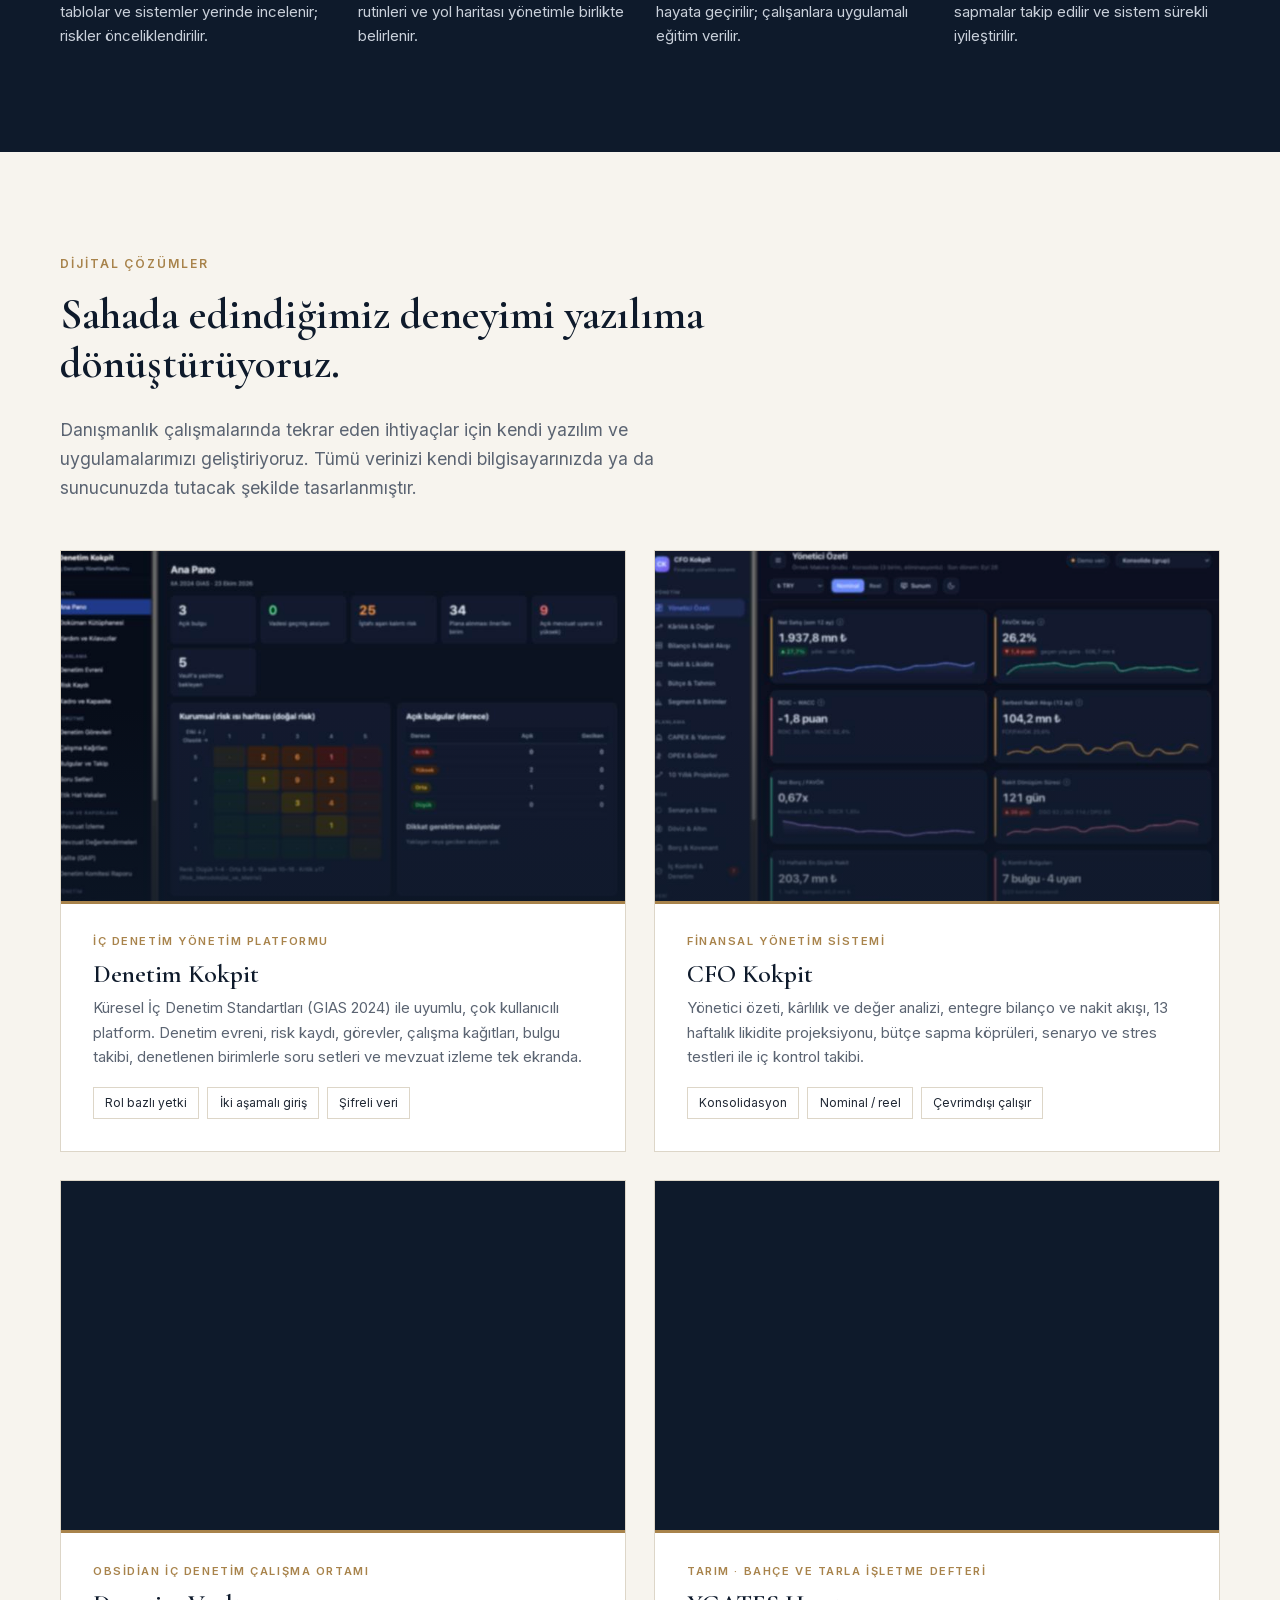
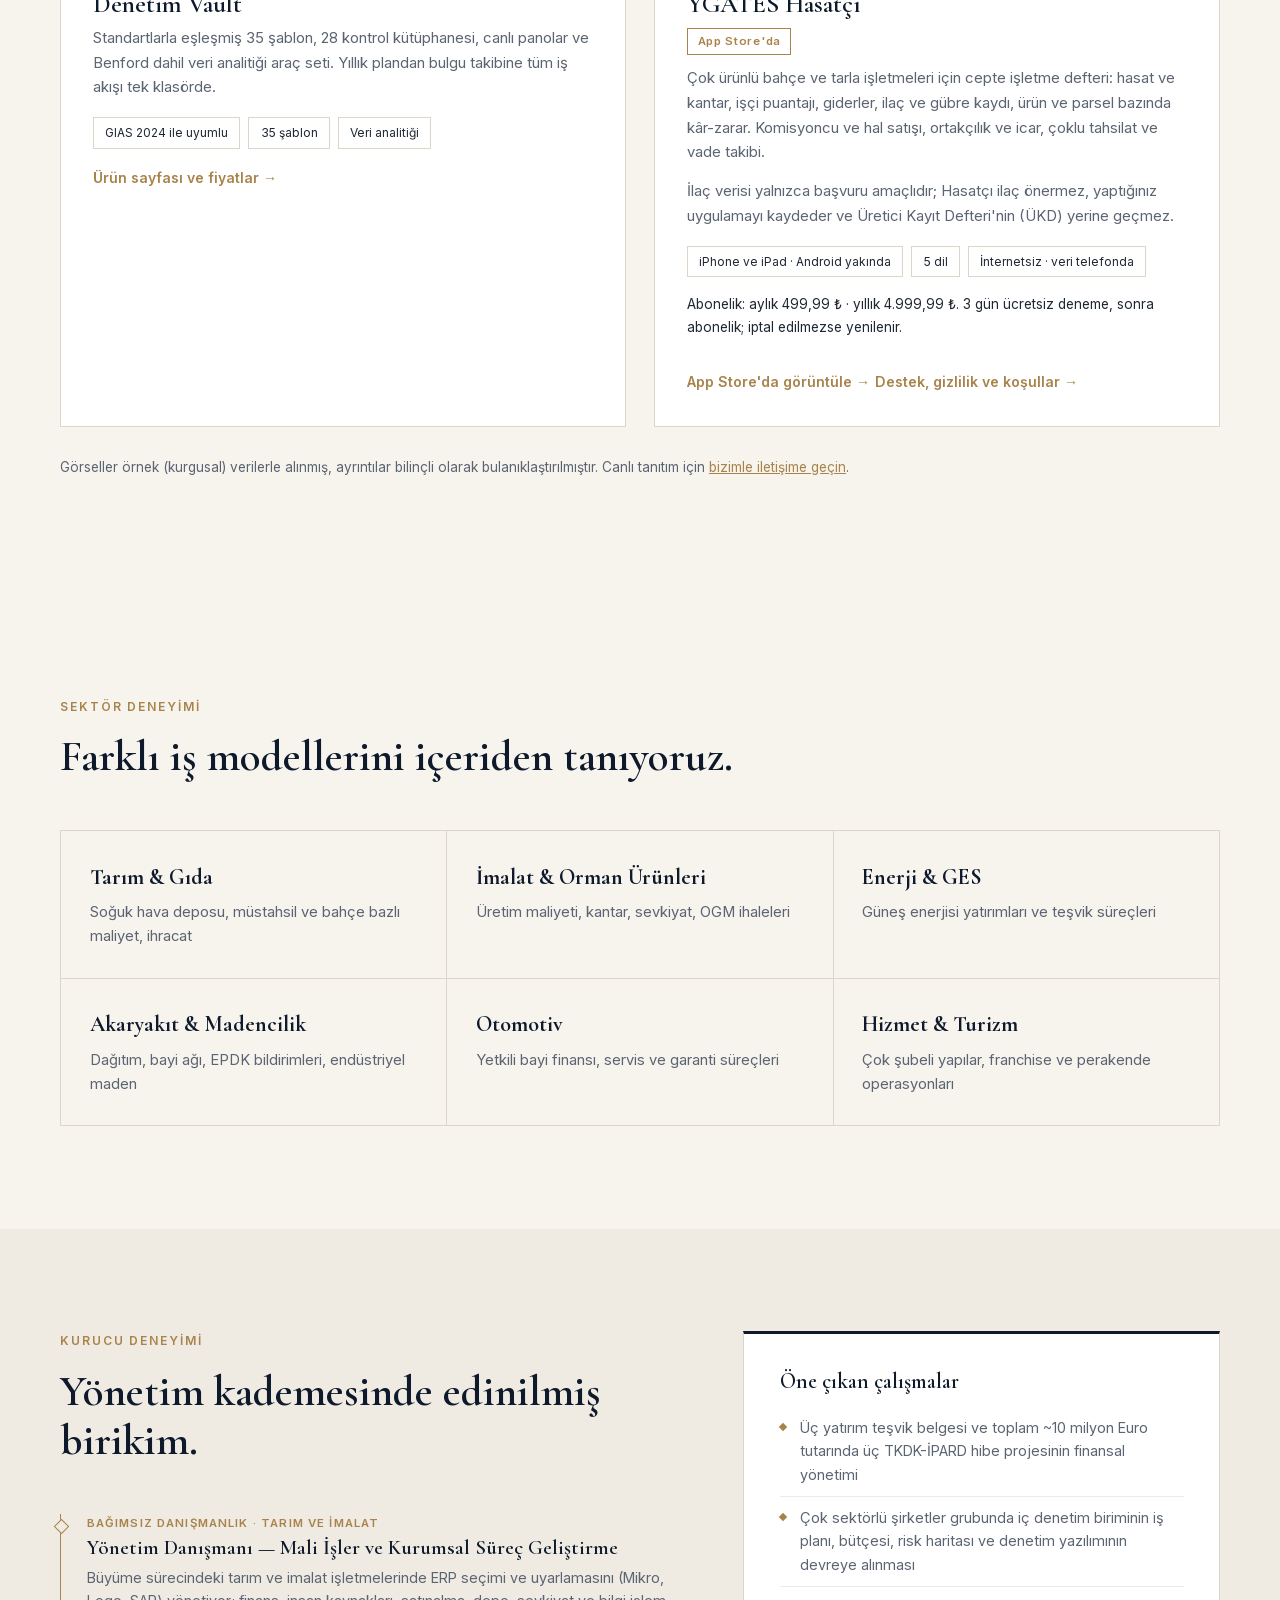
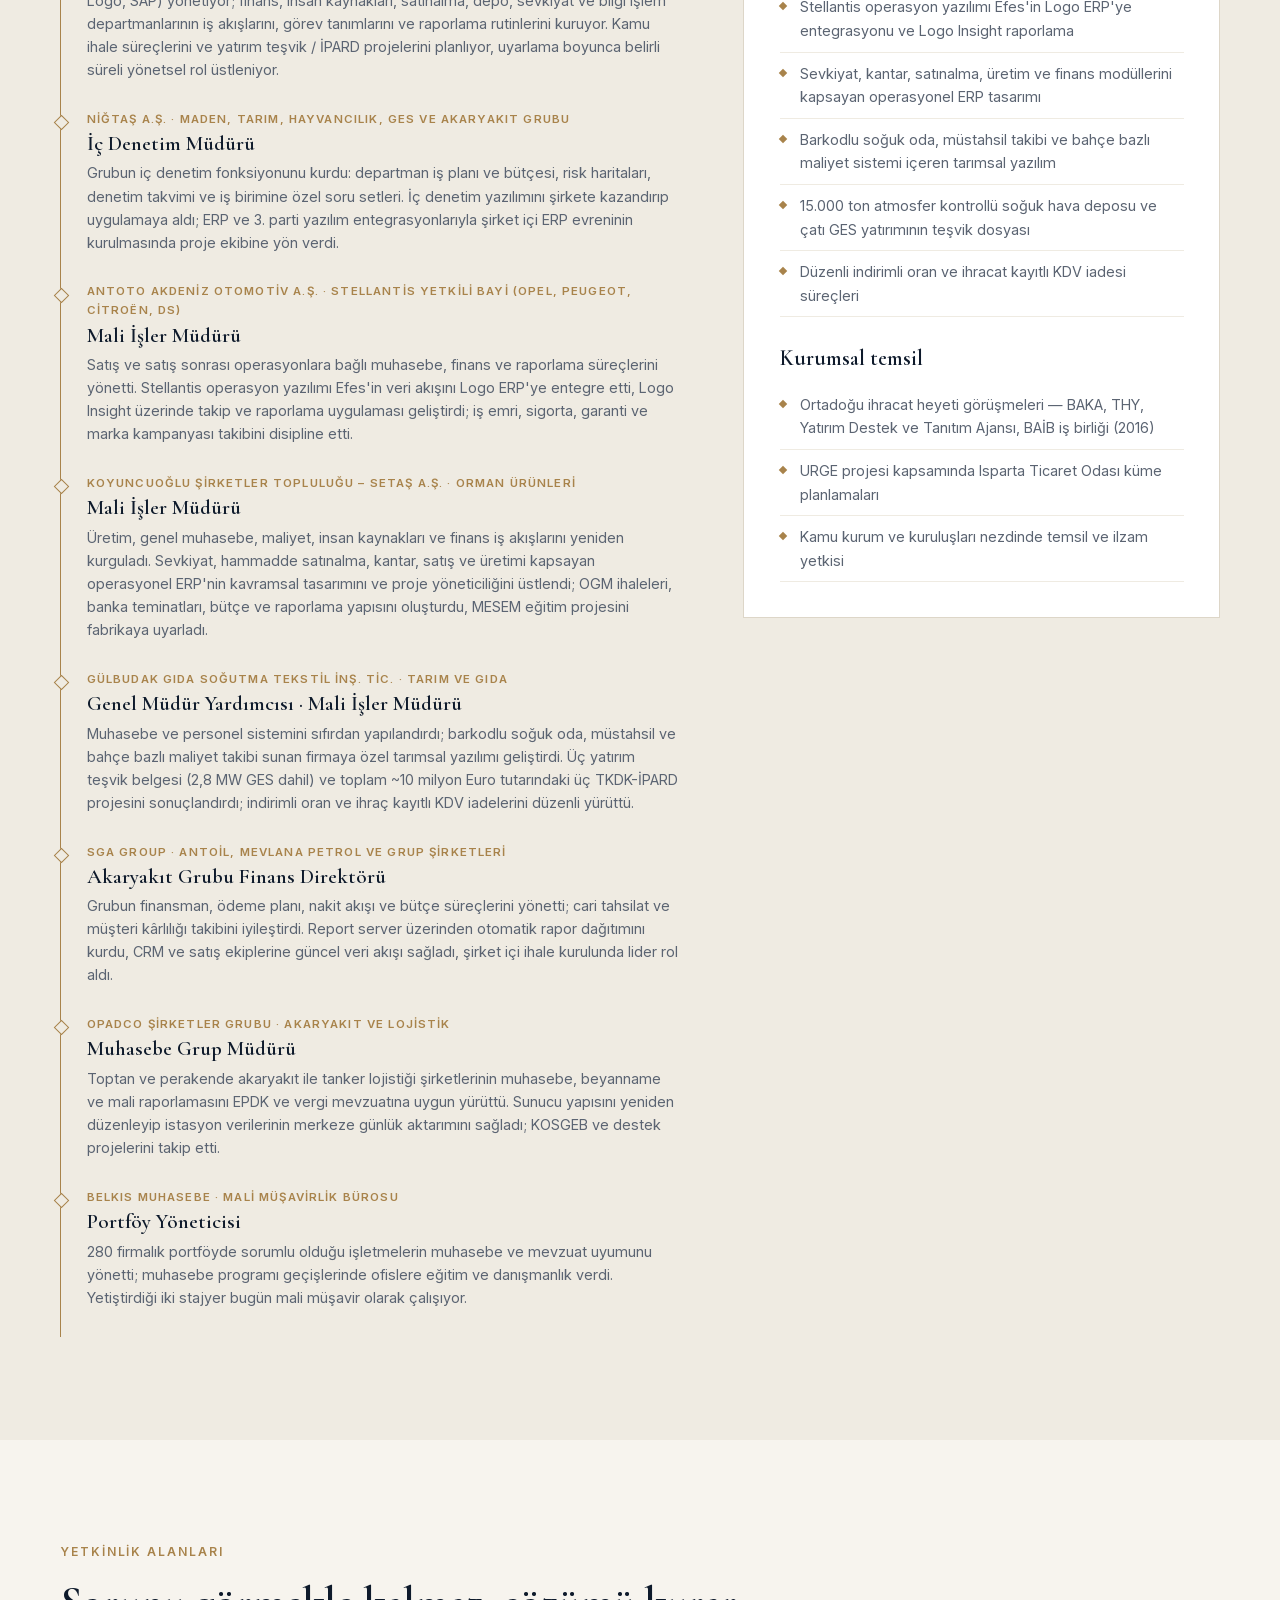
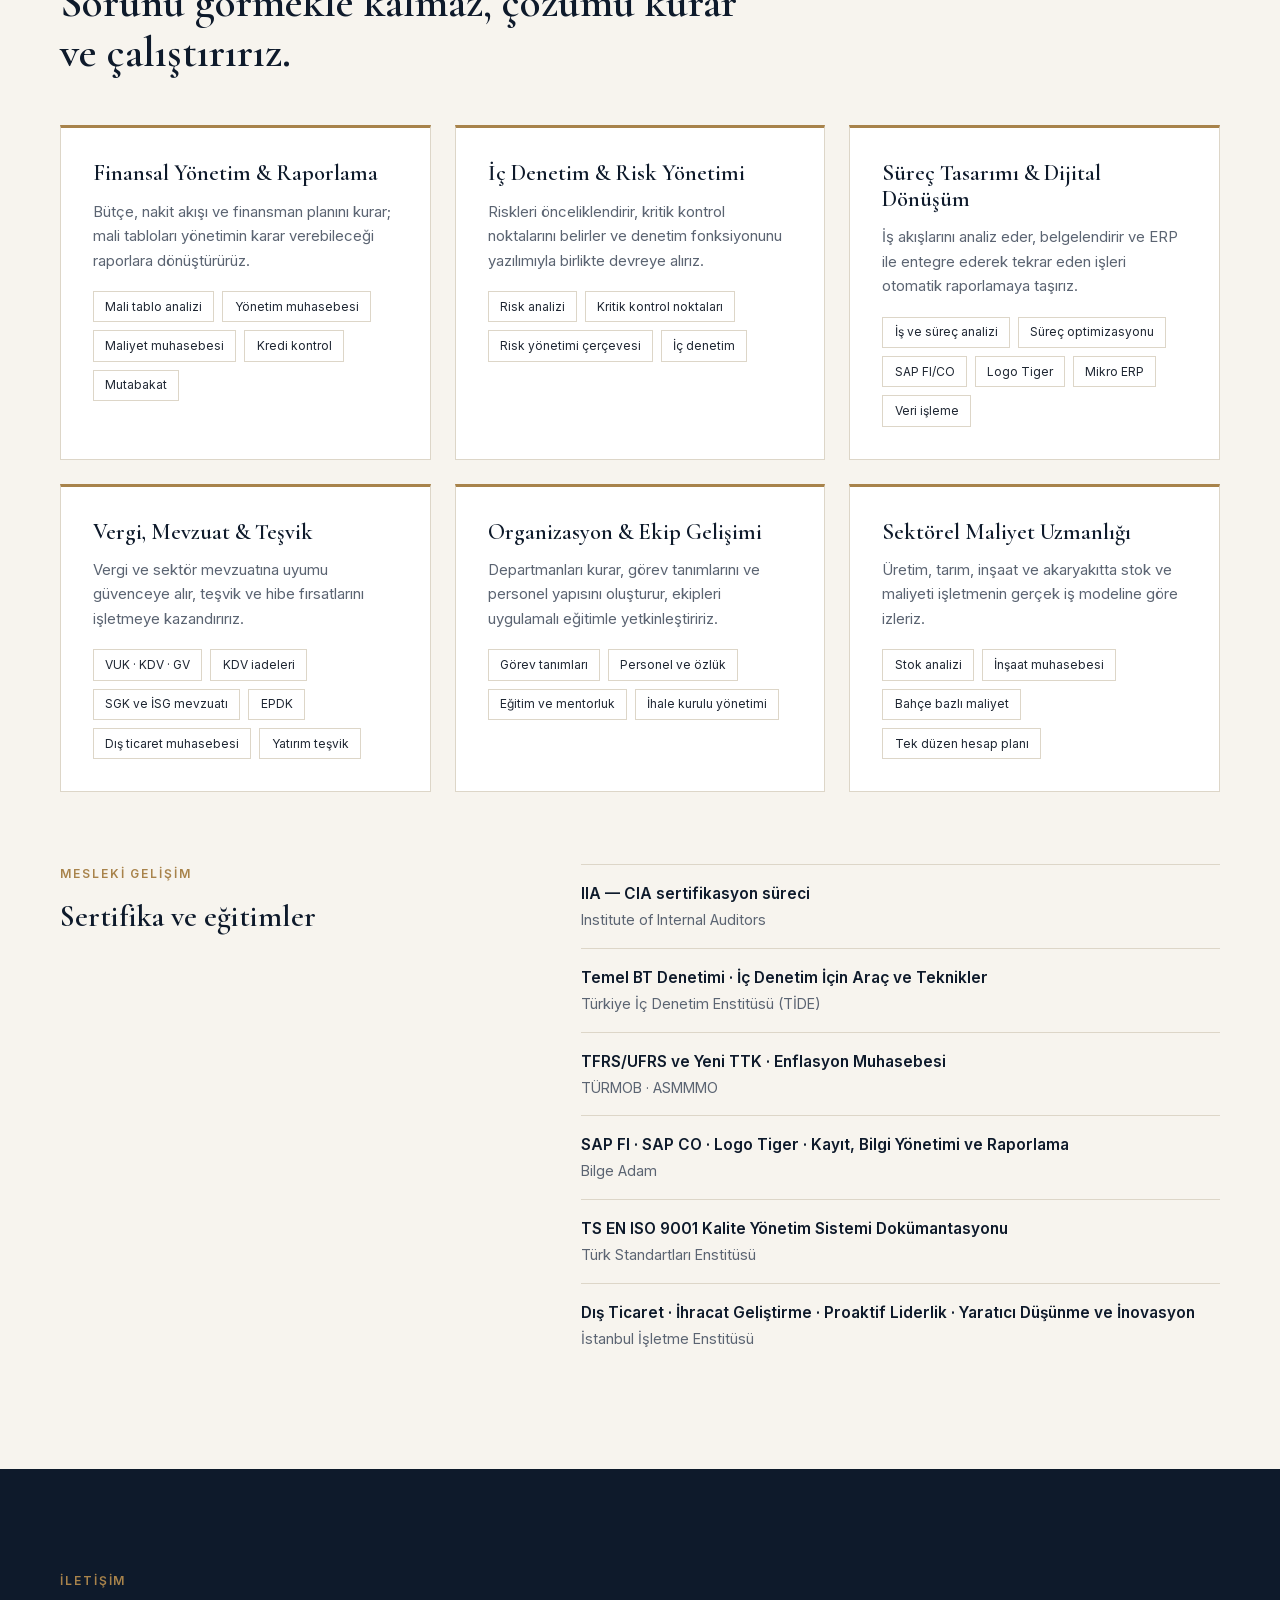
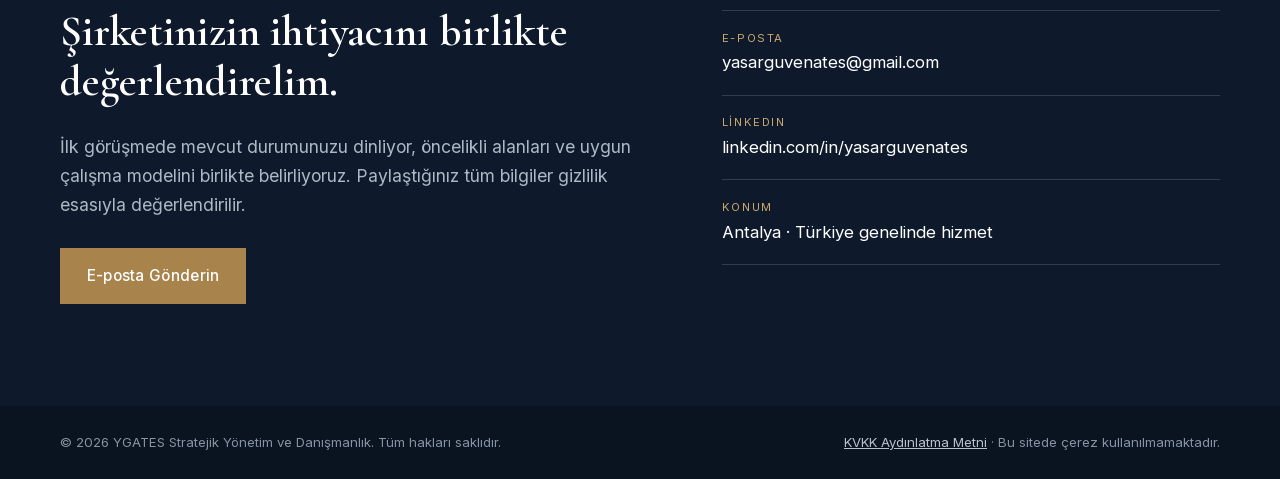
==== commit 488c462f: "Hasatçı App Store'da: bağlantı eklendi; güvenlik düzeltmeleri (G-261120-01) - Ana sayfa: 'App Store'" ====
--- a/index.html
+++ b/index.html
@@ -216,11 +216,13 @@
           <div class="product-body">
             <p class="tag">Tarım · Bahçe ve Tarla İşletme Defteri</p>
             <h3>YGATES Hasatçı</h3>
-            <p class="product-status">Yakında App Store'da</p>
+            <p class="product-status">App Store'da</p>
             <p>Çok ürünlü bahçe ve tarla işletmeleri için cepte işletme defteri: hasat ve kantar, işçi puantajı, giderler, ilaç ve gübre kaydı, ürün ve parsel bazında kâr-zarar. Komisyoncu ve hal satışı, ortakçılık ve icar, çoklu tahsilat ve vade takibi.</p>
             <p>İlaç verisi yalnızca başvuru amaçlıdır; Hasatçı ilaç önermez, yaptığınız uygulamayı kaydeder ve Üretici Kayıt Defteri'nin (ÜKD) yerine geçmez.</p>
-            <ul class="chips"><li>iPhone ve Android</li><li>5 dil</li><li>İnternetsiz · veri telefonda</li></ul>
+            <ul class="chips"><li>iPhone ve iPad · Android yakında</li><li>5 dil</li><li>İnternetsiz · veri telefonda</li></ul>
             <p class="product-price">Abonelik: aylık 499,99 ₺ · yıllık 4.999,99 ₺. 3 gün ücretsiz deneme, sonra abonelik; iptal edilmezse yenilenir.</p>
+            <a class="product-link" href="https://apps.apple.com/tr/app/id6829444196" rel="noopener">App Store'da görüntüle →</a>
+            <a class="product-link" href="hasatci/">Destek, gizlilik ve koşullar →</a>
           </div>
         </article>
       </div>
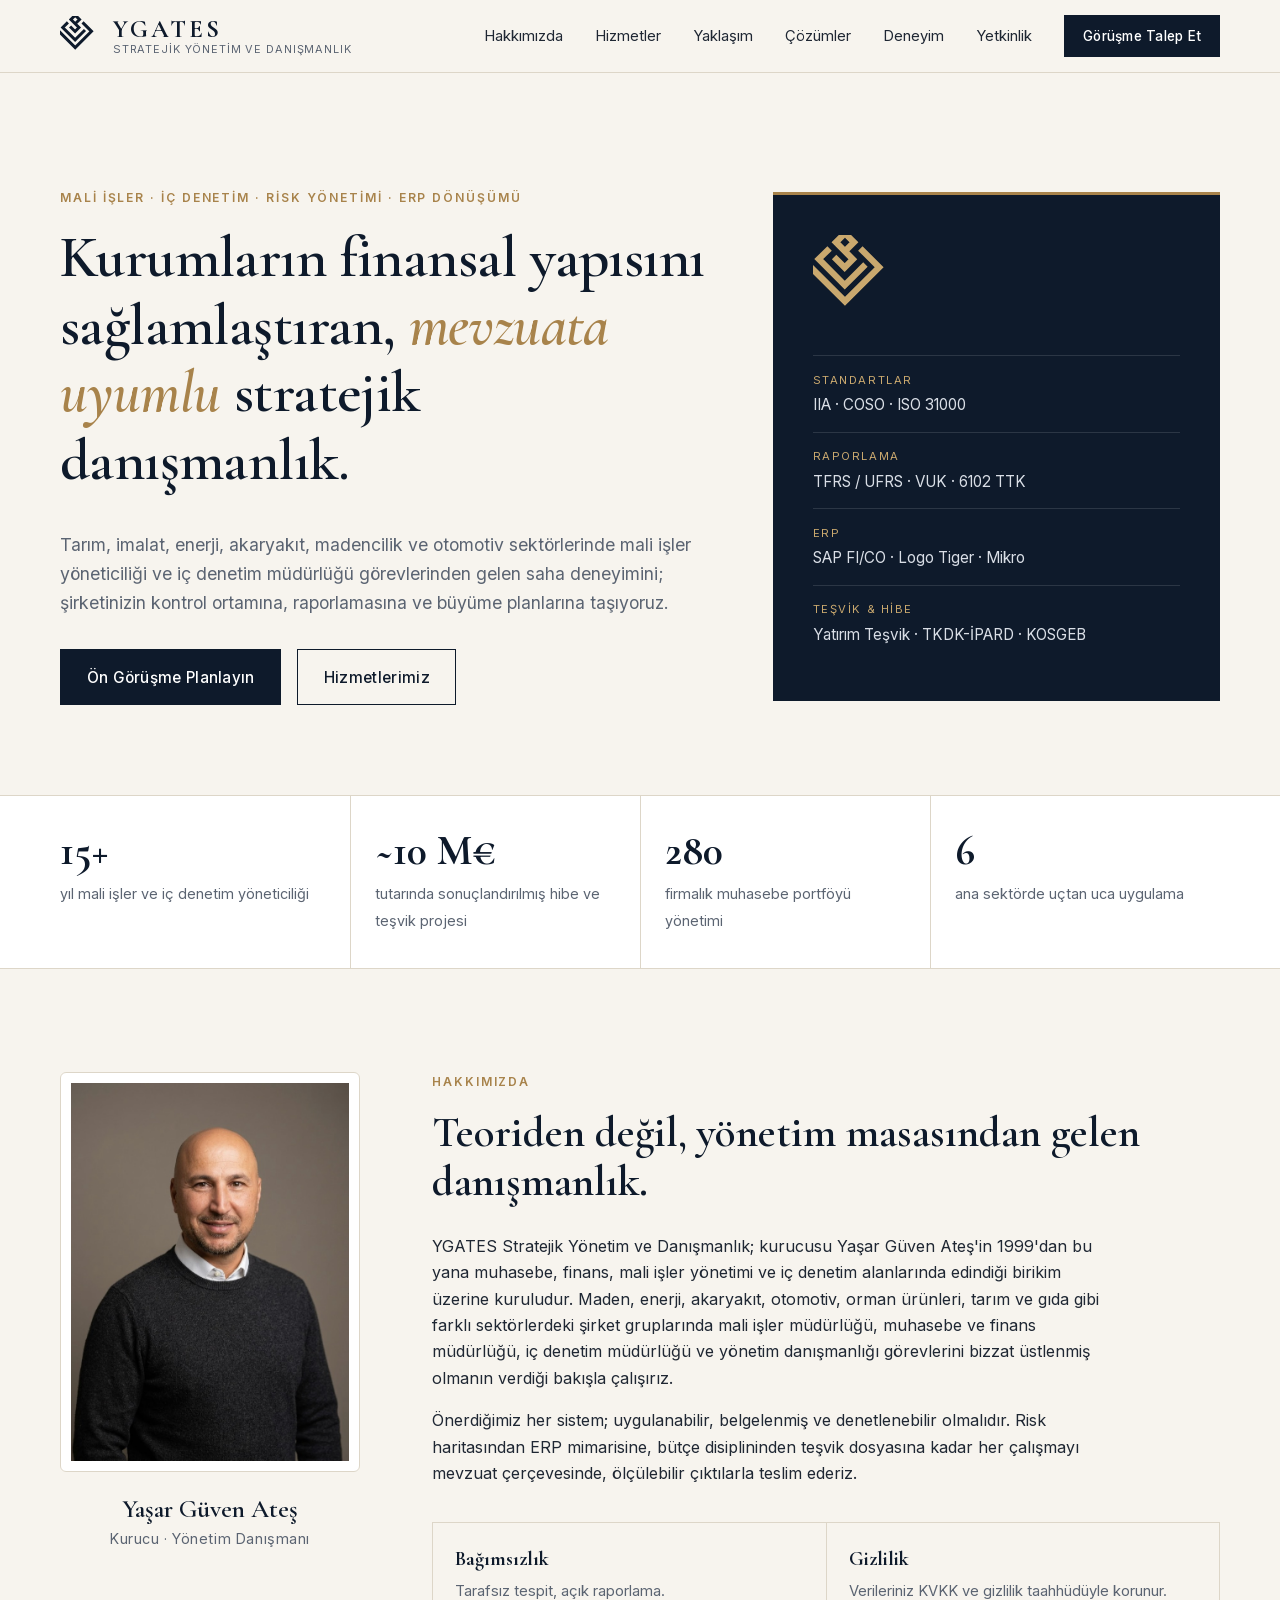
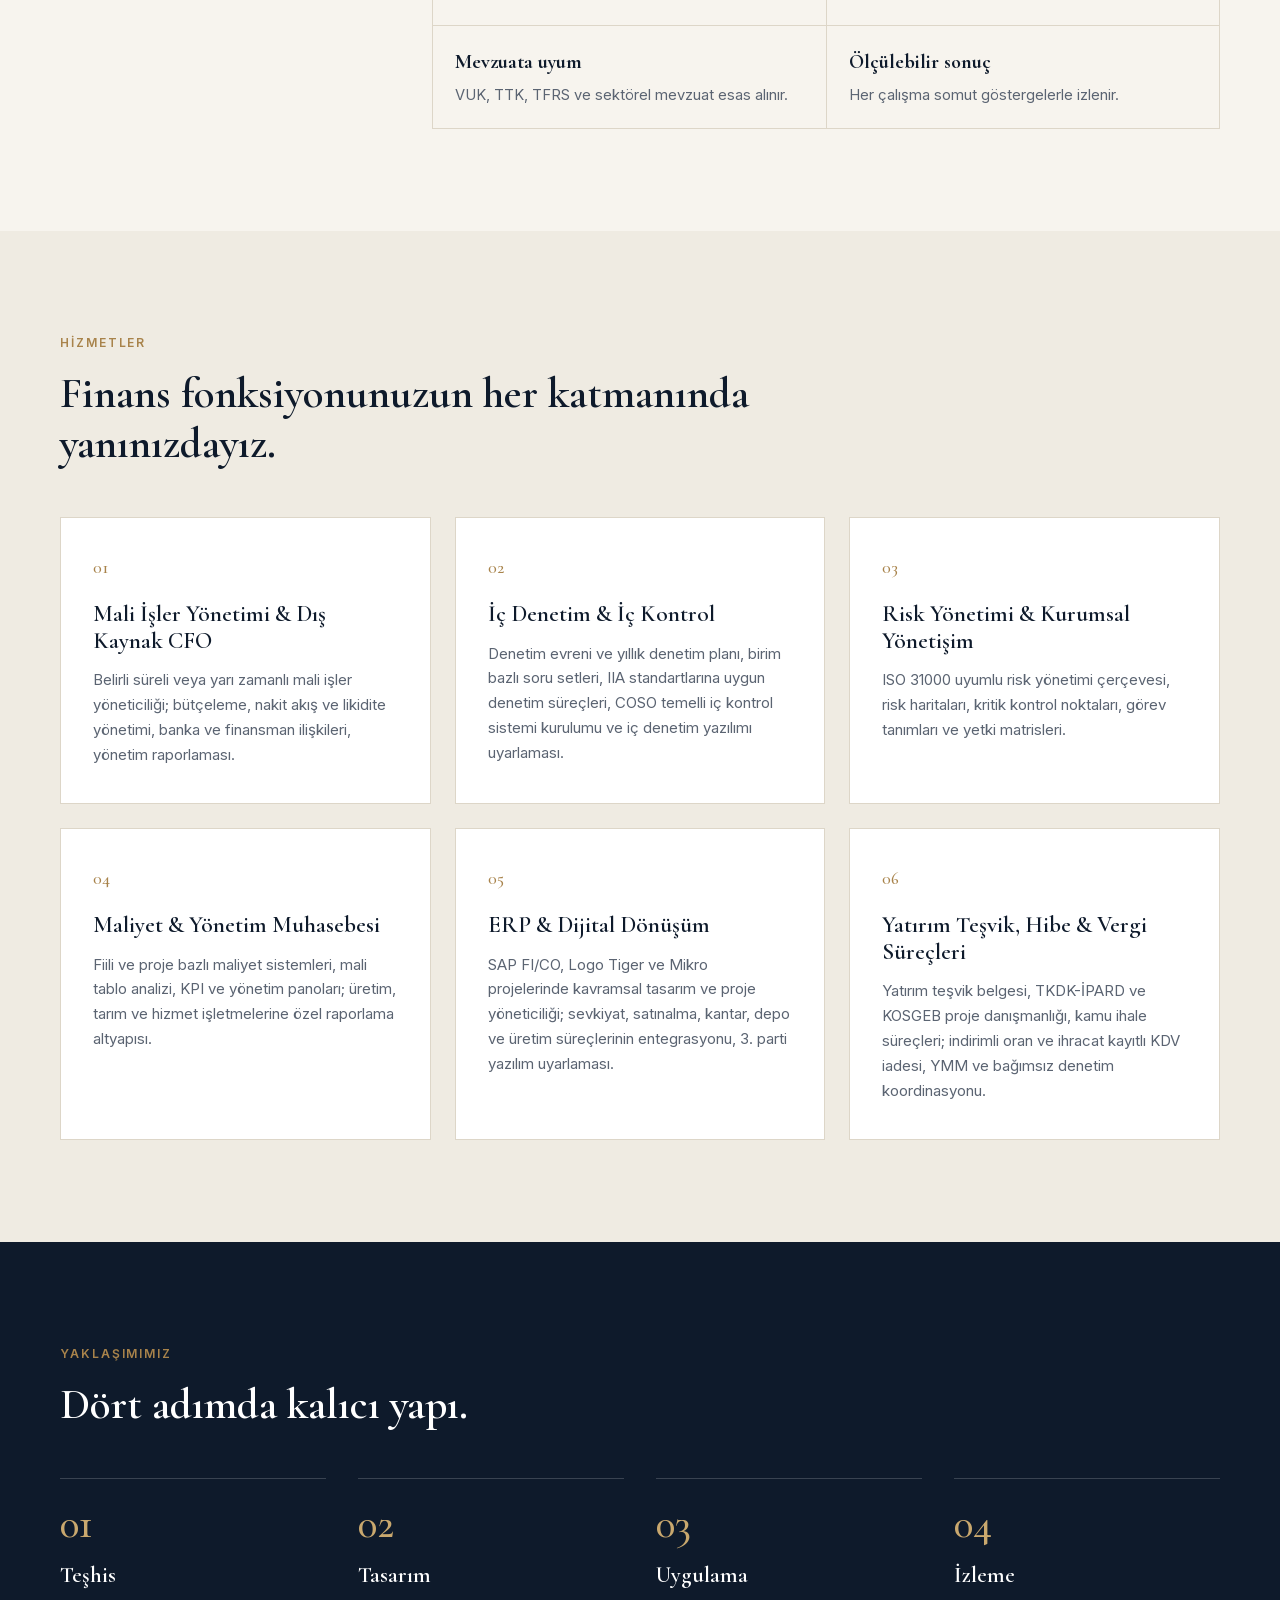
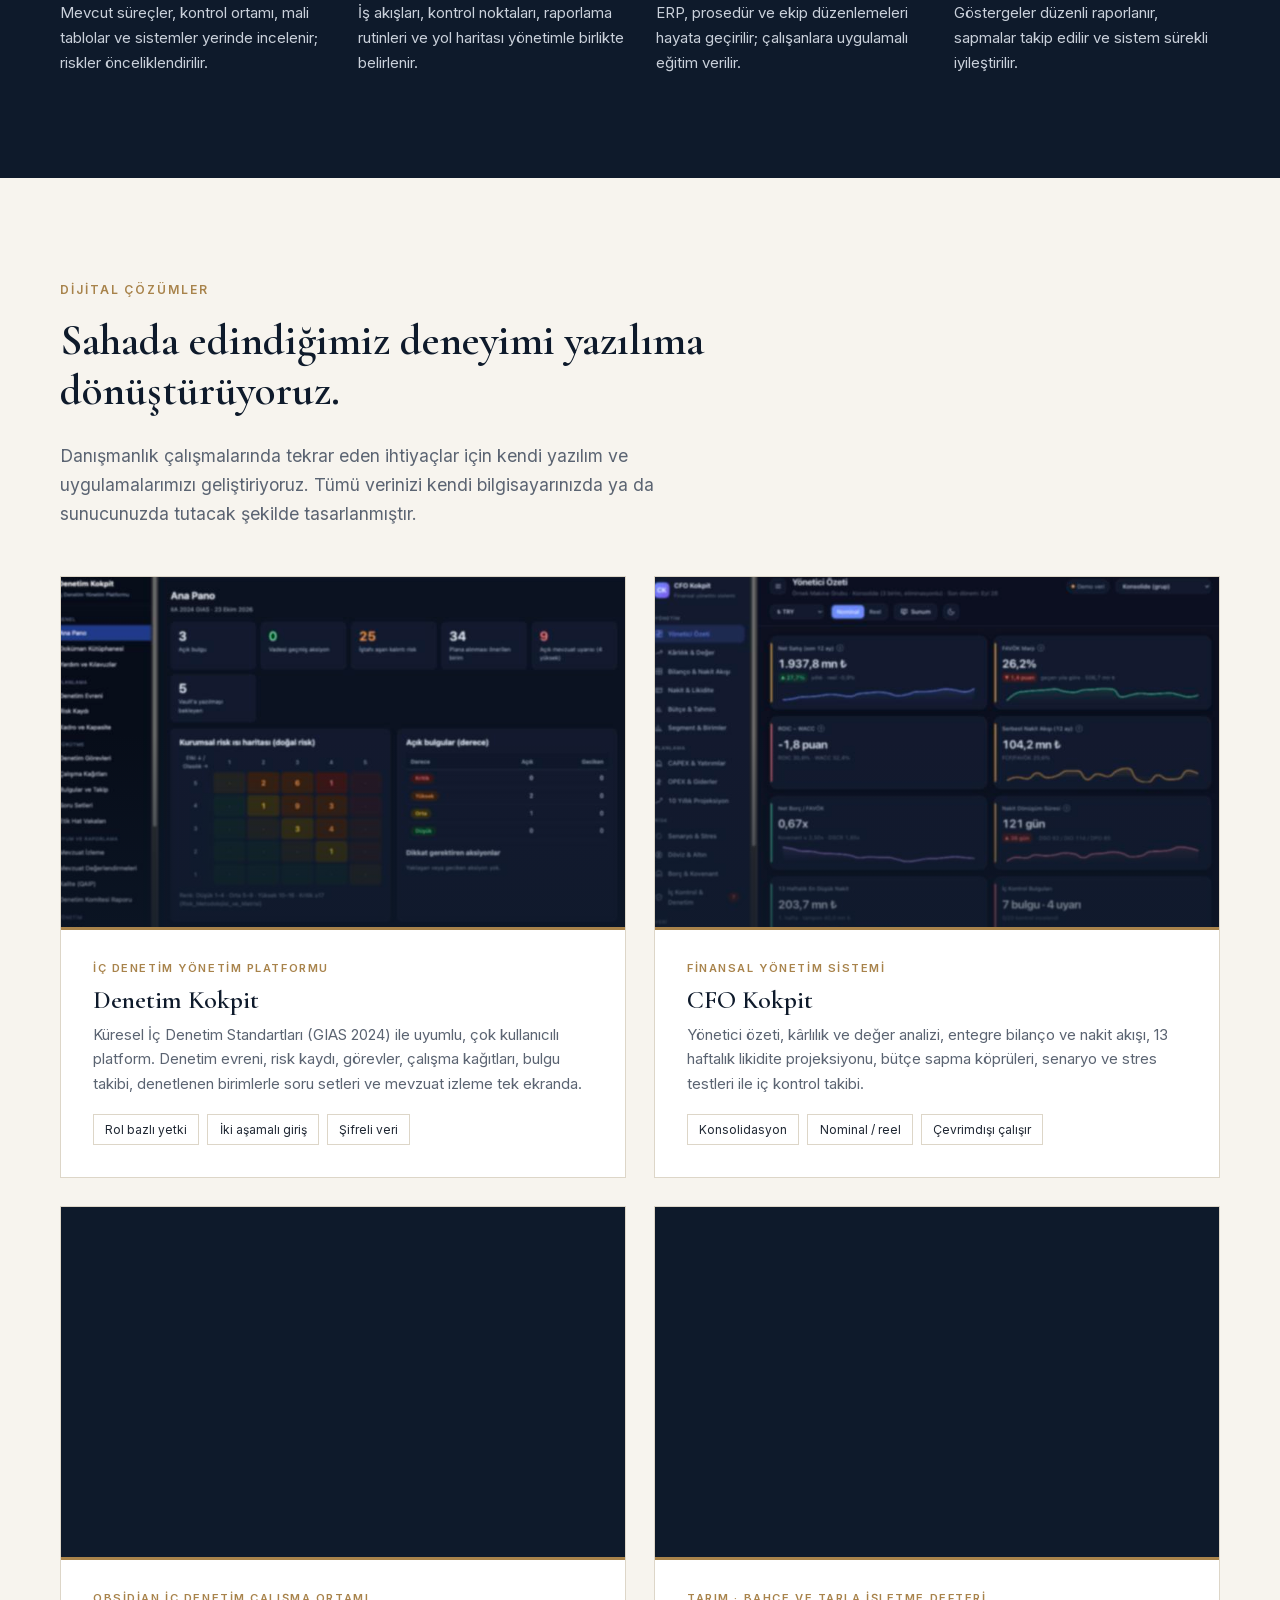
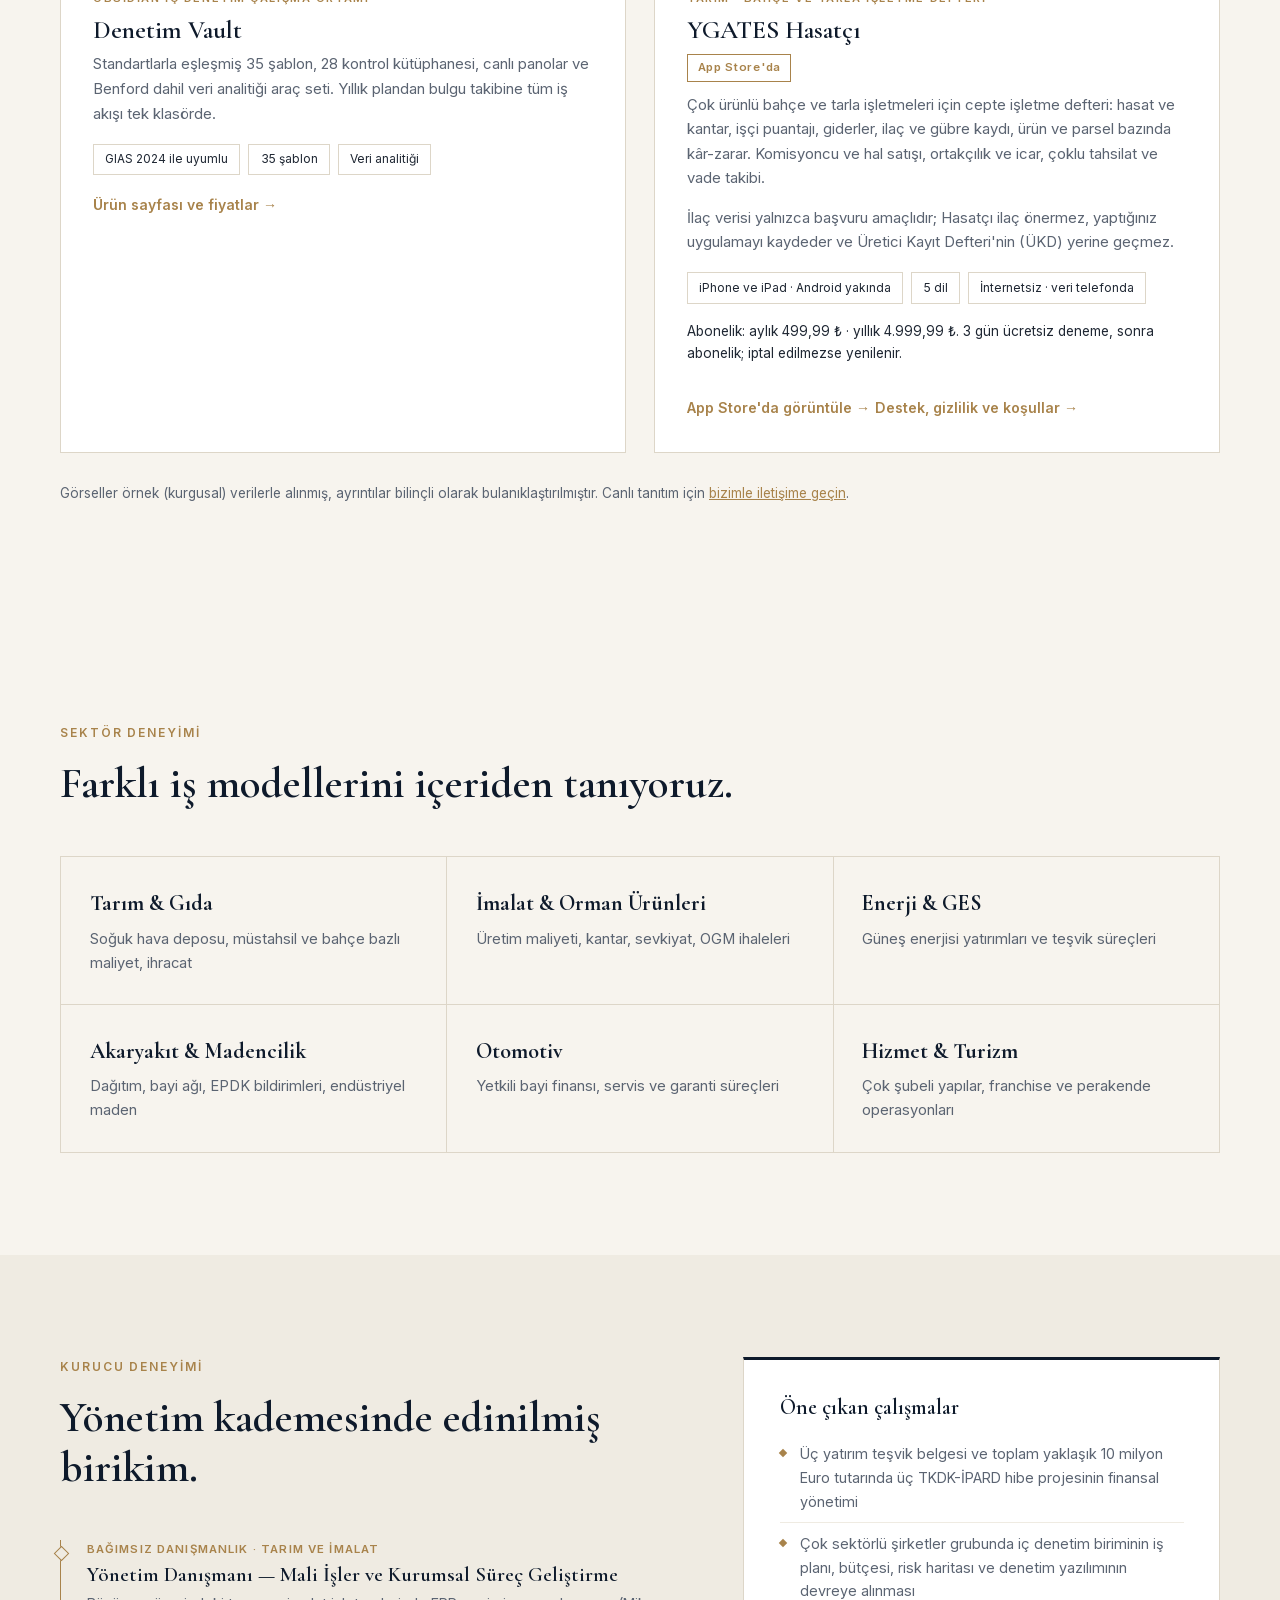
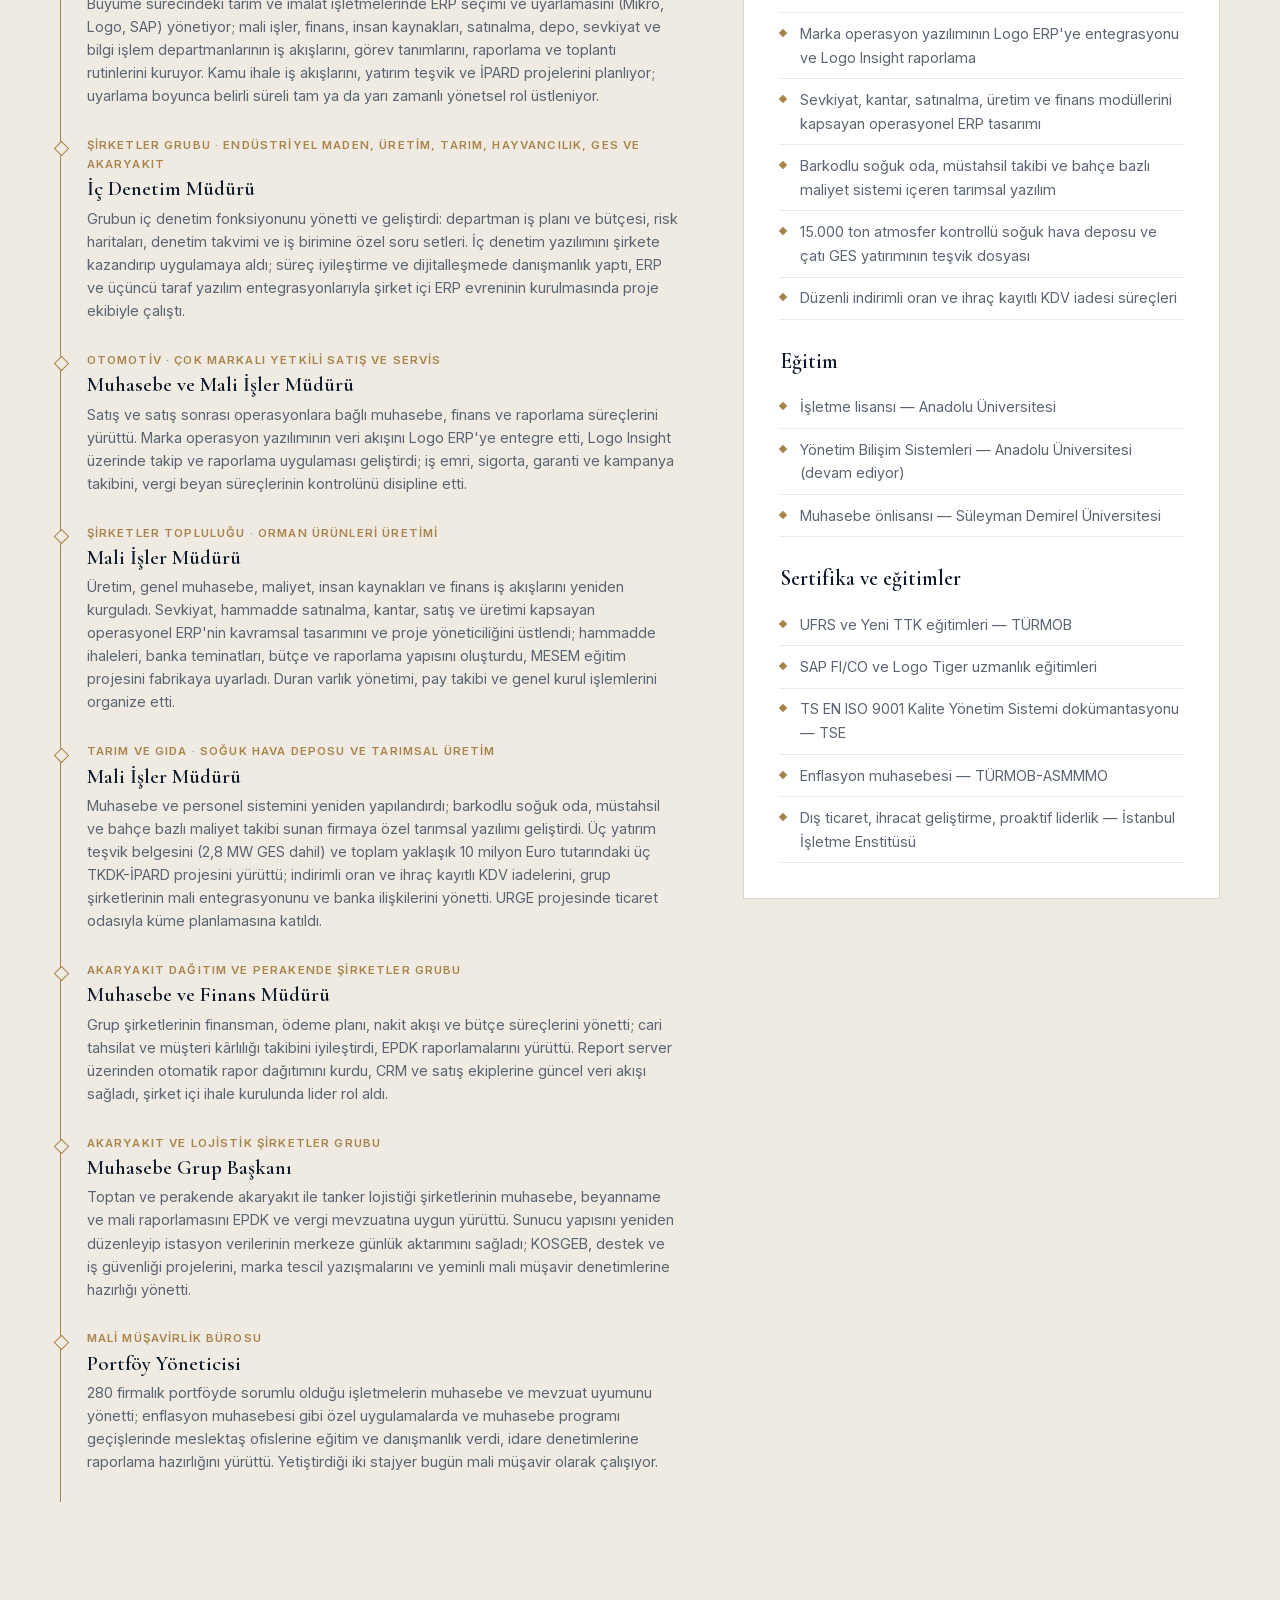
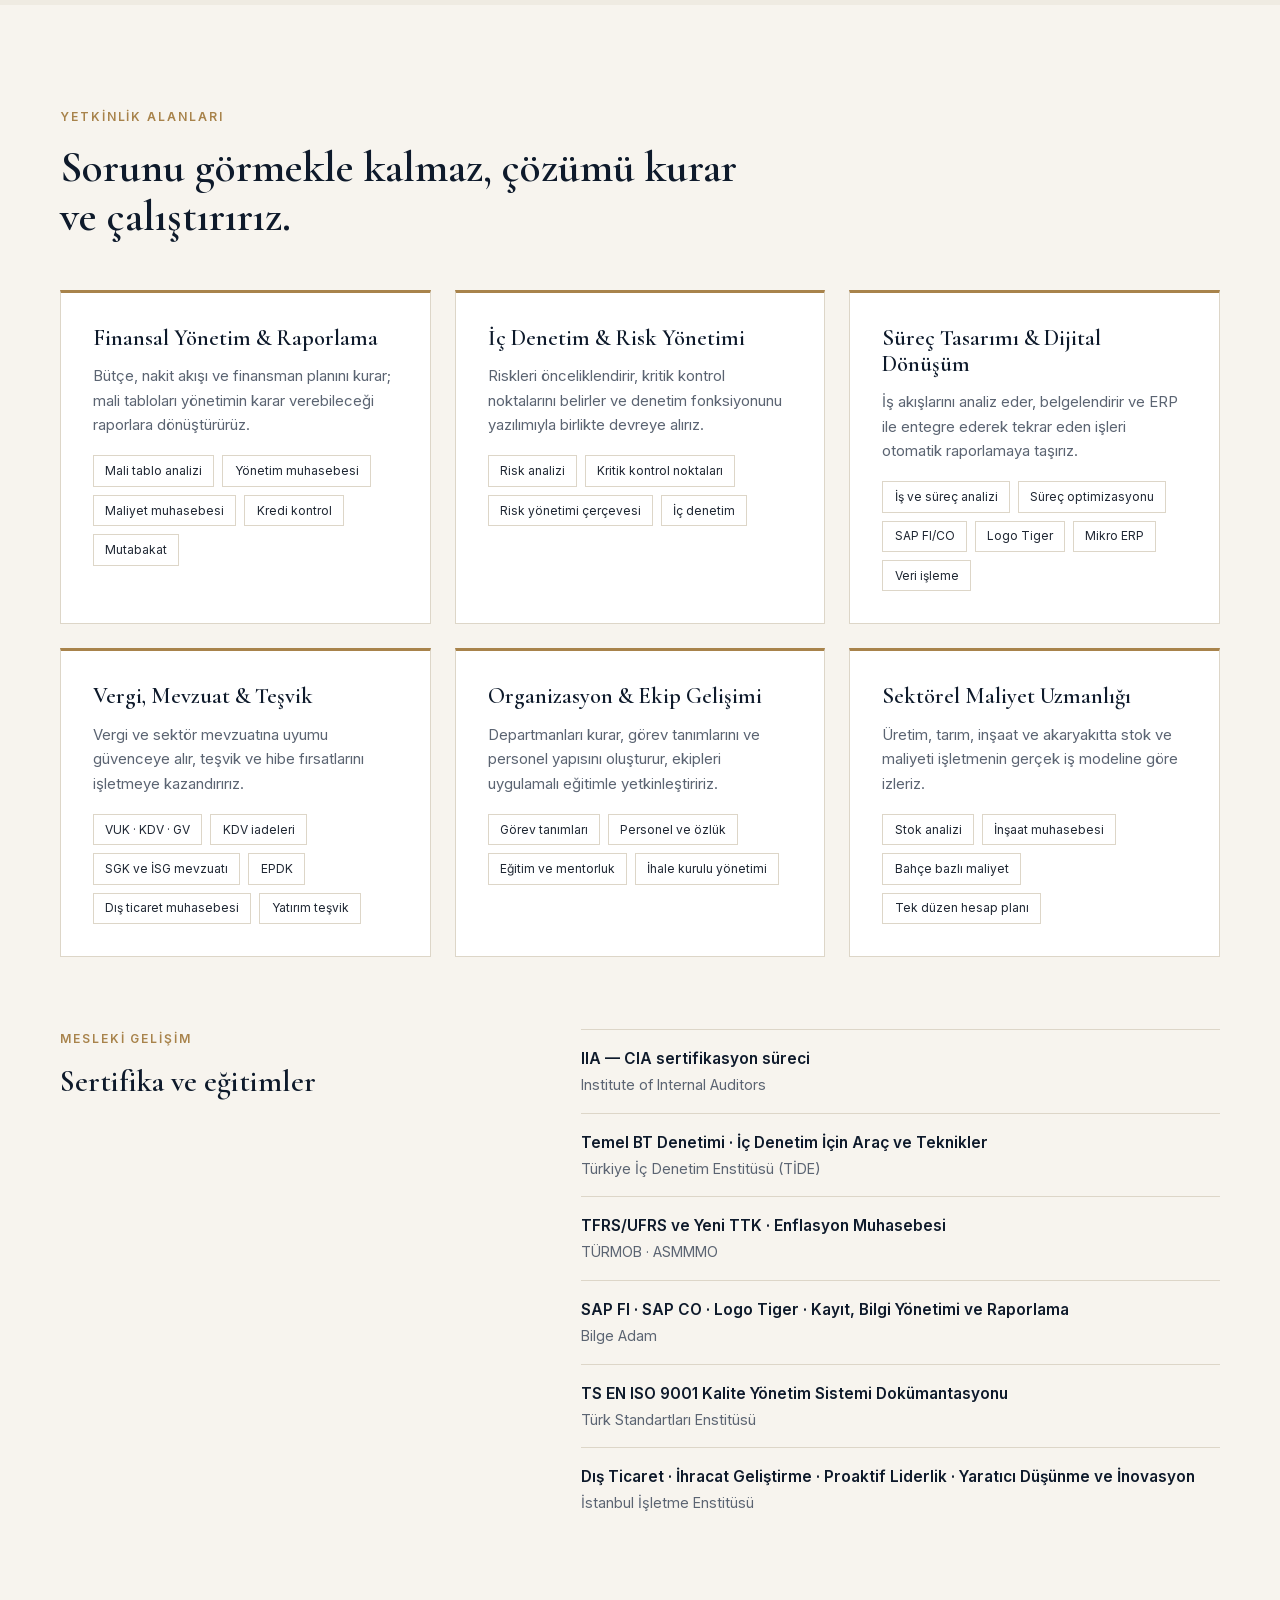
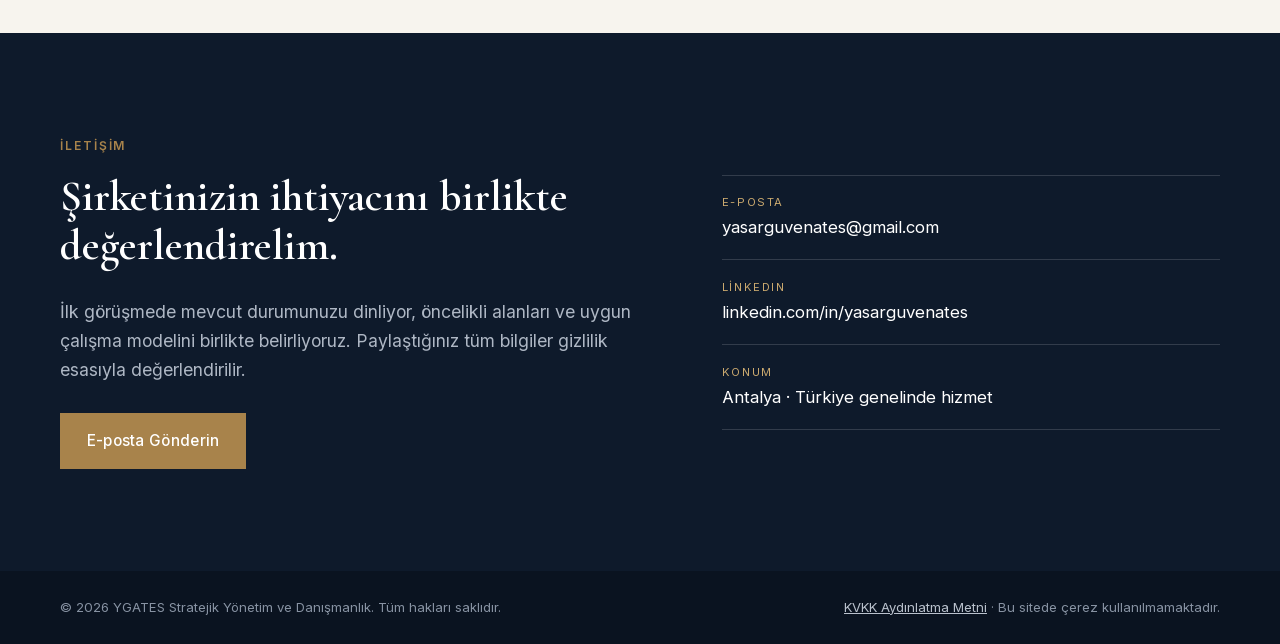
==== commit 8175afff: "Hakkımızda: yeni portre (3:4 çerçeve), şirket adları kaldırıldı, deneyim metni özgeçmişten yeniden y" ====
--- a/index.html
+++ b/index.html
@@ -82,7 +82,7 @@
   <section class="section" id="hakkimizda">
     <div class="wrap about-grid">
       <div class="about-profile">
-        <img src="assets/yasar-guven-ates.jpg" alt="Yaşar Güven Ateş" width="260" height="260">
+        <img src="assets/yasar-guven-ates.jpg" alt="Yaşar Güven Ateş" width="675" height="900">
         <div>
           <h3>Yaşar Güven Ateş</h3>
           <p>Kurucu · Yönetim Danışmanı</p>
@@ -91,7 +91,7 @@
       <div class="about-copy">
         <p class="eyebrow">Hakkımızda</p>
         <h2>Teoriden değil, yönetim masasından gelen danışmanlık.</h2>
-        <p>YGATES Stratejik Yönetim ve Danışmanlık; kurucusu Yaşar Güven Ateş'in 1999'dan bu yana muhasebe, finans, mali işler yönetimi ve iç denetim alanlarında edindiği birikim üzerine kuruludur. Çok sektörlü şirket gruplarında mali işler müdürlüğü, genel müdür yardımcılığı, grup finans direktörlüğü ve iç denetim müdürlüğü görevlerini bizzat üstlenmiş olmanın verdiği bakışla çalışırız.</p>
+        <p>YGATES Stratejik Yönetim ve Danışmanlık; kurucusu Yaşar Güven Ateş'in 1999'dan bu yana muhasebe, finans, mali işler yönetimi ve iç denetim alanlarında edindiği birikim üzerine kuruludur. Maden, enerji, akaryakıt, otomotiv, orman ürünleri, tarım ve gıda gibi farklı sektörlerdeki şirket gruplarında mali işler müdürlüğü, muhasebe ve finans müdürlüğü, iç denetim müdürlüğü ve yönetim danışmanlığı görevlerini bizzat üstlenmiş olmanın verdiği bakışla çalışırız.</p>
         <p>Önerdiğimiz her sistem; uygulanabilir, belgelenmiş ve denetlenebilir olmalıdır. Risk haritasından ERP mimarisine, bütçe disiplininden teşvik dosyasına kadar her çalışmayı mevzuat çerçevesinde, ölçülebilir çıktılarla teslim ederiz.</p>
         <ul class="principles">
           <li><strong>Bağımsızlık</strong>Tarafsız tespit, açık raporlama.</li>
@@ -258,61 +258,69 @@
           <li>
             <p class="sector">Bağımsız danışmanlık · Tarım ve imalat</p>
             <h3>Yönetim Danışmanı — Mali İşler ve Kurumsal Süreç Geliştirme</h3>
-            <p>Büyüme sürecindeki tarım ve imalat işletmelerinde ERP seçimi ve uyarlamasını (Mikro, Logo, SAP) yönetiyor; finans, insan kaynakları, satınalma, depo, sevkiyat ve bilgi işlem departmanlarının iş akışlarını, görev tanımlarını ve raporlama rutinlerini kuruyor. Kamu ihale süreçlerini ve yatırım teşvik / İPARD projelerini planlıyor, uyarlama boyunca belirli süreli yönetsel rol üstleniyor.</p>
-          </li>
-          <li>
-            <p class="sector">Niğtaş A.Ş. · Maden, tarım, hayvancılık, GES ve akaryakıt grubu</p>
+            <p>Büyüme sürecindeki tarım ve imalat işletmelerinde ERP seçimi ve uyarlamasını (Mikro, Logo, SAP) yönetiyor; mali işler, finans, insan kaynakları, satınalma, depo, sevkiyat ve bilgi işlem departmanlarının iş akışlarını, görev tanımlarını, raporlama ve toplantı rutinlerini kuruyor. Kamu ihale iş akışlarını, yatırım teşvik ve İPARD projelerini planlıyor; uyarlama boyunca belirli süreli tam ya da yarı zamanlı yönetsel rol üstleniyor.</p>
+          </li>
+          <li>
+            <p class="sector">Şirketler grubu · Endüstriyel maden, üretim, tarım, hayvancılık, GES ve akaryakıt</p>
             <h3>İç Denetim Müdürü</h3>
-            <p>Grubun iç denetim fonksiyonunu kurdu: departman iş planı ve bütçesi, risk haritaları, denetim takvimi ve iş birimine özel soru setleri. İç denetim yazılımını şirkete kazandırıp uygulamaya aldı; ERP ve 3. parti yazılım entegrasyonlarıyla şirket içi ERP evreninin kurulmasında proje ekibine yön verdi.</p>
-          </li>
-          <li>
-            <p class="sector">Antoto Akdeniz Otomotiv A.Ş. · Stellantis yetkili bayi (Opel, Peugeot, Citroën, DS)</p>
+            <p>Grubun iç denetim fonksiyonunu yönetti ve geliştirdi: departman iş planı ve bütçesi, risk haritaları, denetim takvimi ve iş birimine özel soru setleri. İç denetim yazılımını şirkete kazandırıp uygulamaya aldı; süreç iyileştirme ve dijitalleşmede danışmanlık yaptı, ERP ve üçüncü taraf yazılım entegrasyonlarıyla şirket içi ERP evreninin kurulmasında proje ekibiyle çalıştı.</p>
+          </li>
+          <li>
+            <p class="sector">Otomotiv · Çok markalı yetkili satış ve servis</p>
+            <h3>Muhasebe ve Mali İşler Müdürü</h3>
+            <p>Satış ve satış sonrası operasyonlara bağlı muhasebe, finans ve raporlama süreçlerini yürüttü. Marka operasyon yazılımının veri akışını Logo ERP'ye entegre etti, Logo Insight üzerinde takip ve raporlama uygulaması geliştirdi; iş emri, sigorta, garanti ve kampanya takibini, vergi beyan süreçlerinin kontrolünü disipline etti.</p>
+          </li>
+          <li>
+            <p class="sector">Şirketler topluluğu · Orman ürünleri üretimi</p>
             <h3>Mali İşler Müdürü</h3>
-            <p>Satış ve satış sonrası operasyonlara bağlı muhasebe, finans ve raporlama süreçlerini yönetti. Stellantis operasyon yazılımı Efes'in veri akışını Logo ERP'ye entegre etti, Logo Insight üzerinde takip ve raporlama uygulaması geliştirdi; iş emri, sigorta, garanti ve marka kampanyası takibini disipline etti.</p>
-          </li>
-          <li>
-            <p class="sector">Koyuncuoğlu Şirketler Topluluğu – Setaş A.Ş. · Orman ürünleri</p>
+            <p>Üretim, genel muhasebe, maliyet, insan kaynakları ve finans iş akışlarını yeniden kurguladı. Sevkiyat, hammadde satınalma, kantar, satış ve üretimi kapsayan operasyonel ERP'nin kavramsal tasarımını ve proje yöneticiliğini üstlendi; hammadde ihaleleri, banka teminatları, bütçe ve raporlama yapısını oluşturdu, MESEM eğitim projesini fabrikaya uyarladı. Duran varlık yönetimi, pay takibi ve genel kurul işlemlerini organize etti.</p>
+          </li>
+          <li>
+            <p class="sector">Tarım ve gıda · Soğuk hava deposu ve tarımsal üretim</p>
             <h3>Mali İşler Müdürü</h3>
-            <p>Üretim, genel muhasebe, maliyet, insan kaynakları ve finans iş akışlarını yeniden kurguladı. Sevkiyat, hammadde satınalma, kantar, satış ve üretimi kapsayan operasyonel ERP'nin kavramsal tasarımını ve proje yöneticiliğini üstlendi; OGM ihaleleri, banka teminatları, bütçe ve raporlama yapısını oluşturdu, MESEM eğitim projesini fabrikaya uyarladı.</p>
-          </li>
-          <li>
-            <p class="sector">Gülbudak Gıda Soğutma Tekstil İnş. Tic. · Tarım ve gıda</p>
-            <h3>Genel Müdür Yardımcısı · Mali İşler Müdürü</h3>
-            <p>Muhasebe ve personel sistemini sıfırdan yapılandırdı; barkodlu soğuk oda, müstahsil ve bahçe bazlı maliyet takibi sunan firmaya özel tarımsal yazılımı geliştirdi. Üç yatırım teşvik belgesi (2,8 MW GES dahil) ve toplam ~10 milyon Euro tutarındaki üç TKDK-İPARD projesini sonuçlandırdı; indirimli oran ve ihraç kayıtlı KDV iadelerini düzenli yürüttü.</p>
-          </li>
-          <li>
-            <p class="sector">SGA Group · Antoil, Mevlana Petrol ve grup şirketleri</p>
-            <h3>Akaryakıt Grubu Finans Direktörü</h3>
-            <p>Grubun finansman, ödeme planı, nakit akışı ve bütçe süreçlerini yönetti; cari tahsilat ve müşteri kârlılığı takibini iyileştirdi. Report server üzerinden otomatik rapor dağıtımını kurdu, CRM ve satış ekiplerine güncel veri akışı sağladı, şirket içi ihale kurulunda lider rol aldı.</p>
-          </li>
-          <li>
-            <p class="sector">Opadco Şirketler Grubu · Akaryakıt ve lojistik</p>
-            <h3>Muhasebe Grup Müdürü</h3>
-            <p>Toptan ve perakende akaryakıt ile tanker lojistiği şirketlerinin muhasebe, beyanname ve mali raporlamasını EPDK ve vergi mevzuatına uygun yürüttü. Sunucu yapısını yeniden düzenleyip istasyon verilerinin merkeze günlük aktarımını sağladı; KOSGEB ve destek projelerini takip etti.</p>
-          </li>
-          <li>
-            <p class="sector">Belkıs Muhasebe · Mali müşavirlik bürosu</p>
+            <p>Muhasebe ve personel sistemini yeniden yapılandırdı; barkodlu soğuk oda, müstahsil ve bahçe bazlı maliyet takibi sunan firmaya özel tarımsal yazılımı geliştirdi. Üç yatırım teşvik belgesini (2,8 MW GES dahil) ve toplam yaklaşık 10 milyon Euro tutarındaki üç TKDK-İPARD projesini yürüttü; indirimli oran ve ihraç kayıtlı KDV iadelerini, grup şirketlerinin mali entegrasyonunu ve banka ilişkilerini yönetti. URGE projesinde ticaret odasıyla küme planlamasına katıldı.</p>
+          </li>
+          <li>
+            <p class="sector">Akaryakıt dağıtım ve perakende şirketler grubu</p>
+            <h3>Muhasebe ve Finans Müdürü</h3>
+            <p>Grup şirketlerinin finansman, ödeme planı, nakit akışı ve bütçe süreçlerini yönetti; cari tahsilat ve müşteri kârlılığı takibini iyileştirdi, EPDK raporlamalarını yürüttü. Report server üzerinden otomatik rapor dağıtımını kurdu, CRM ve satış ekiplerine güncel veri akışı sağladı, şirket içi ihale kurulunda lider rol aldı.</p>
+          </li>
+          <li>
+            <p class="sector">Akaryakıt ve lojistik şirketler grubu</p>
+            <h3>Muhasebe Grup Başkanı</h3>
+            <p>Toptan ve perakende akaryakıt ile tanker lojistiği şirketlerinin muhasebe, beyanname ve mali raporlamasını EPDK ve vergi mevzuatına uygun yürüttü. Sunucu yapısını yeniden düzenleyip istasyon verilerinin merkeze günlük aktarımını sağladı; KOSGEB, destek ve iş güvenliği projelerini, marka tescil yazışmalarını ve yeminli mali müşavir denetimlerine hazırlığı yönetti.</p>
+          </li>
+          <li>
+            <p class="sector">Mali müşavirlik bürosu</p>
             <h3>Portföy Yöneticisi</h3>
-            <p>280 firmalık portföyde sorumlu olduğu işletmelerin muhasebe ve mevzuat uyumunu yönetti; muhasebe programı geçişlerinde ofislere eğitim ve danışmanlık verdi. Yetiştirdiği iki stajyer bugün mali müşavir olarak çalışıyor.</p>
+            <p>280 firmalık portföyde sorumlu olduğu işletmelerin muhasebe ve mevzuat uyumunu yönetti; enflasyon muhasebesi gibi özel uygulamalarda ve muhasebe programı geçişlerinde meslektaş ofislerine eğitim ve danışmanlık verdi, idare denetimlerine raporlama hazırlığını yürüttü. Yetiştirdiği iki stajyer bugün mali müşavir olarak çalışıyor.</p>
           </li>
         </ol>
       </div>
       <aside class="highlights">
         <h3>Öne çıkan çalışmalar</h3>
         <ul>
-          <li>Üç yatırım teşvik belgesi ve toplam ~10 milyon Euro tutarında üç TKDK-İPARD hibe projesinin finansal yönetimi</li>
+          <li>Üç yatırım teşvik belgesi ve toplam yaklaşık 10 milyon Euro tutarında üç TKDK-İPARD hibe projesinin finansal yönetimi</li>
           <li>Çok sektörlü şirketler grubunda iç denetim biriminin iş planı, bütçesi, risk haritası ve denetim yazılımının devreye alınması</li>
-          <li>Stellantis operasyon yazılımı Efes'in Logo ERP'ye entegrasyonu ve Logo Insight raporlama</li>
+          <li>Marka operasyon yazılımının Logo ERP'ye entegrasyonu ve Logo Insight raporlama</li>
           <li>Sevkiyat, kantar, satınalma, üretim ve finans modüllerini kapsayan operasyonel ERP tasarımı</li>
           <li>Barkodlu soğuk oda, müstahsil takibi ve bahçe bazlı maliyet sistemi içeren tarımsal yazılım</li>
           <li>15.000 ton atmosfer kontrollü soğuk hava deposu ve çatı GES yatırımının teşvik dosyası</li>
-          <li>Düzenli indirimli oran ve ihracat kayıtlı KDV iadesi süreçleri</li>
-        </ul>
-        <h3>Kurumsal temsil</h3>
+          <li>Düzenli indirimli oran ve ihraç kayıtlı KDV iadesi süreçleri</li>
+        </ul>
+        <h3>Eğitim</h3>
         <ul>
-          <li>Ortadoğu ihracat heyeti görüşmeleri — BAKA, THY, Yatırım Destek ve Tanıtım Ajansı, BAİB iş birliği (2016)</li>
-          <li>URGE projesi kapsamında Isparta Ticaret Odası küme planlamaları</li>
-          <li>Kamu kurum ve kuruluşları nezdinde temsil ve ilzam yetkisi</li>
+          <li>İşletme lisansı — Anadolu Üniversitesi</li>
+          <li>Yönetim Bilişim Sistemleri — Anadolu Üniversitesi (devam ediyor)</li>
+          <li>Muhasebe önlisansı — Süleyman Demirel Üniversitesi</li>
+        </ul>
+        <h3>Sertifika ve eğitimler</h3>
+        <ul>
+          <li>UFRS ve Yeni TTK eğitimleri — TÜRMOB</li>
+          <li>SAP FI/CO ve Logo Tiger uzmanlık eğitimleri</li>
+          <li>TS EN ISO 9001 Kalite Yönetim Sistemi dokümantasyonu — TSE</li>
+          <li>Enflasyon muhasebesi — TÜRMOB-ASMMMO</li>
+          <li>Dış ticaret, ihracat geliştirme, proaktif liderlik — İstanbul İşletme Enstitüsü</li>
         </ul>
       </aside>
     </div>
--- a/assets/style.css
+++ b/assets/style.css
@@ -108,7 +108,7 @@
 .about-grid { display: grid; grid-template-columns: 300px 1fr; gap: 4.5rem; align-items: start; }
 .about-profile { position: sticky; top: 110px; }
 .about-profile img {
-  width: 100%; aspect-ratio: 1; object-fit: cover; border-radius: 50%;
+  width: 100%; height: auto; aspect-ratio: 3 / 4; object-fit: cover; object-position: 50% 0; border-radius: 6px;
   border: 1px solid var(--line); padding: 10px; background: var(--white);
 }
 .about-profile h3 { margin: 1.4rem 0 .2rem; font-size: 1.6rem; text-align: center; }
@@ -221,7 +221,7 @@
 @media (max-width: 980px) {
   .hero-grid, .about-grid, .exp-grid, .cred-grid, .contact-grid { grid-template-columns: 1fr; gap: 2.5rem; }
   .about-profile, .highlights { position: static; }
-  .about-profile { max-width: 240px; }
+  .about-profile { max-width: 240px; margin-inline: auto; }
   .services, .sectors, .skills { grid-template-columns: repeat(2, 1fr); }
   .steps { grid-template-columns: repeat(2, 1fr); }
   .stats-grid { grid-template-columns: repeat(2, 1fr); }
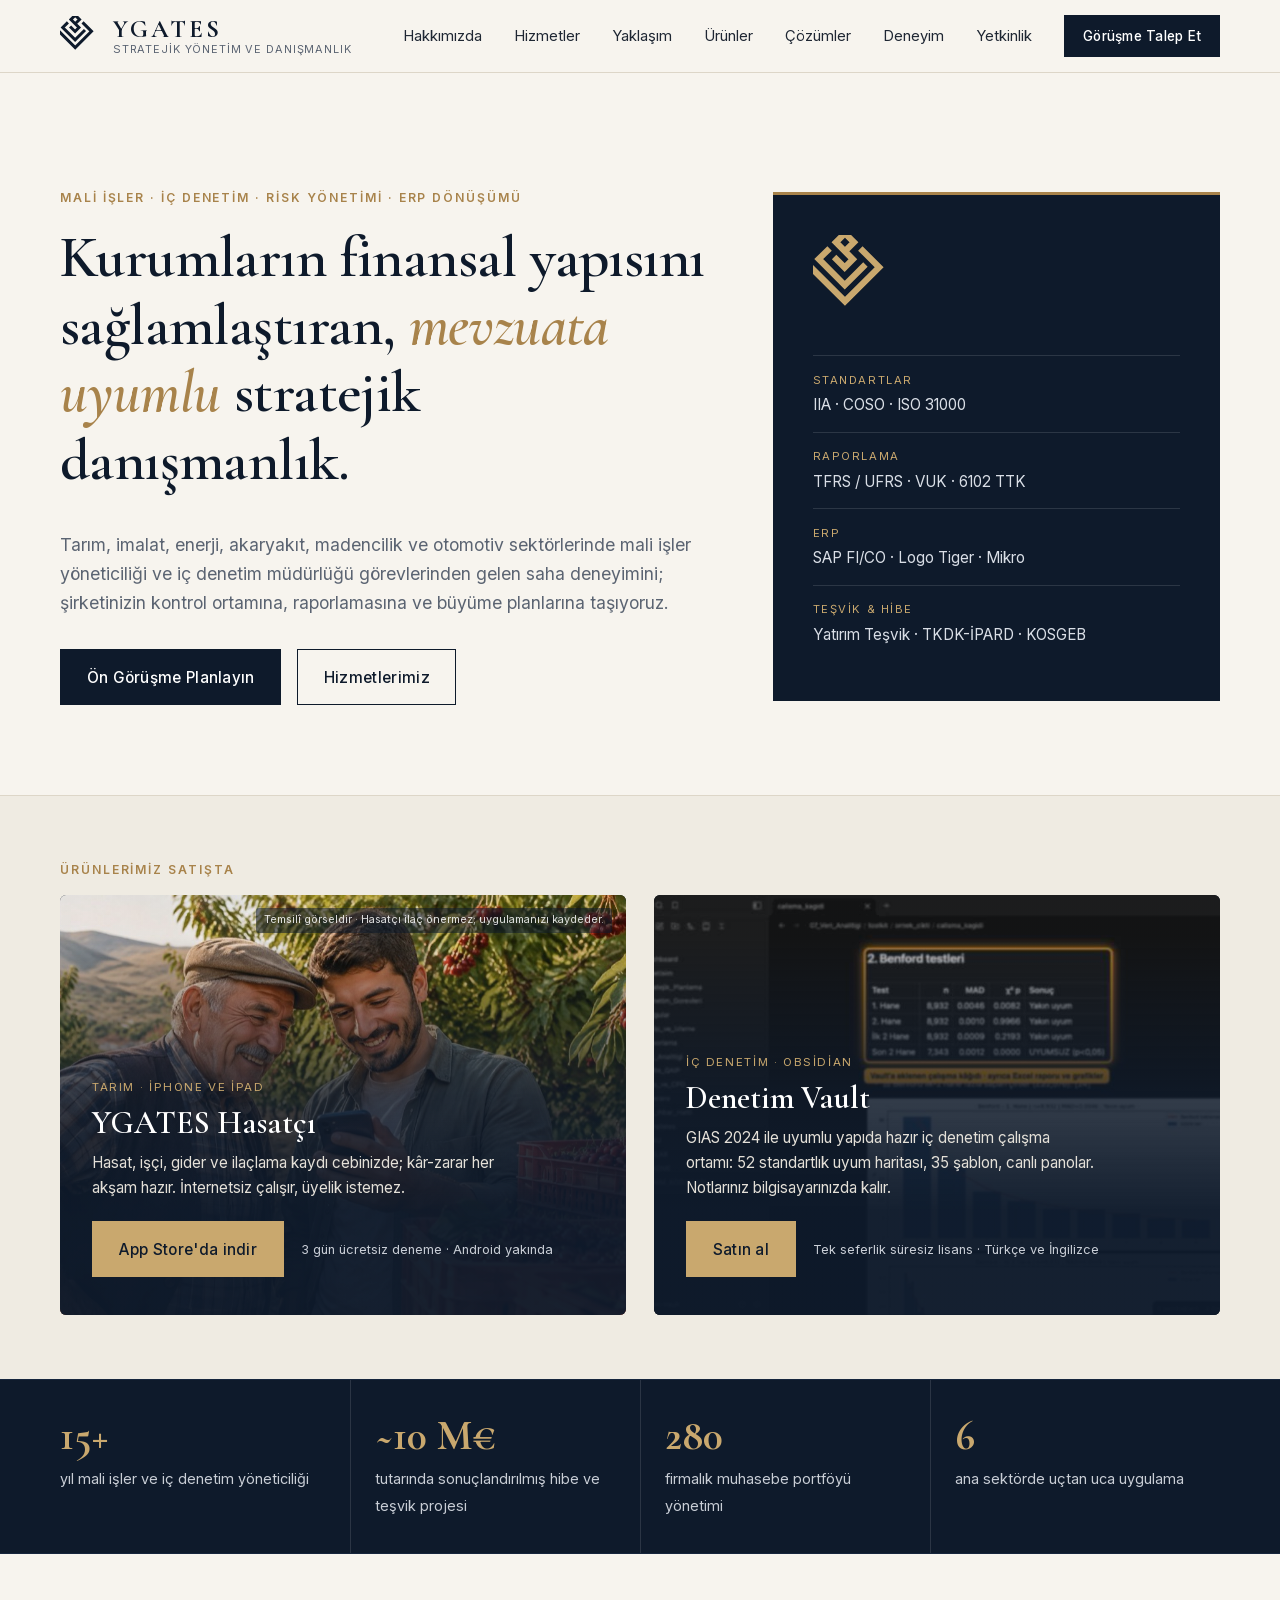
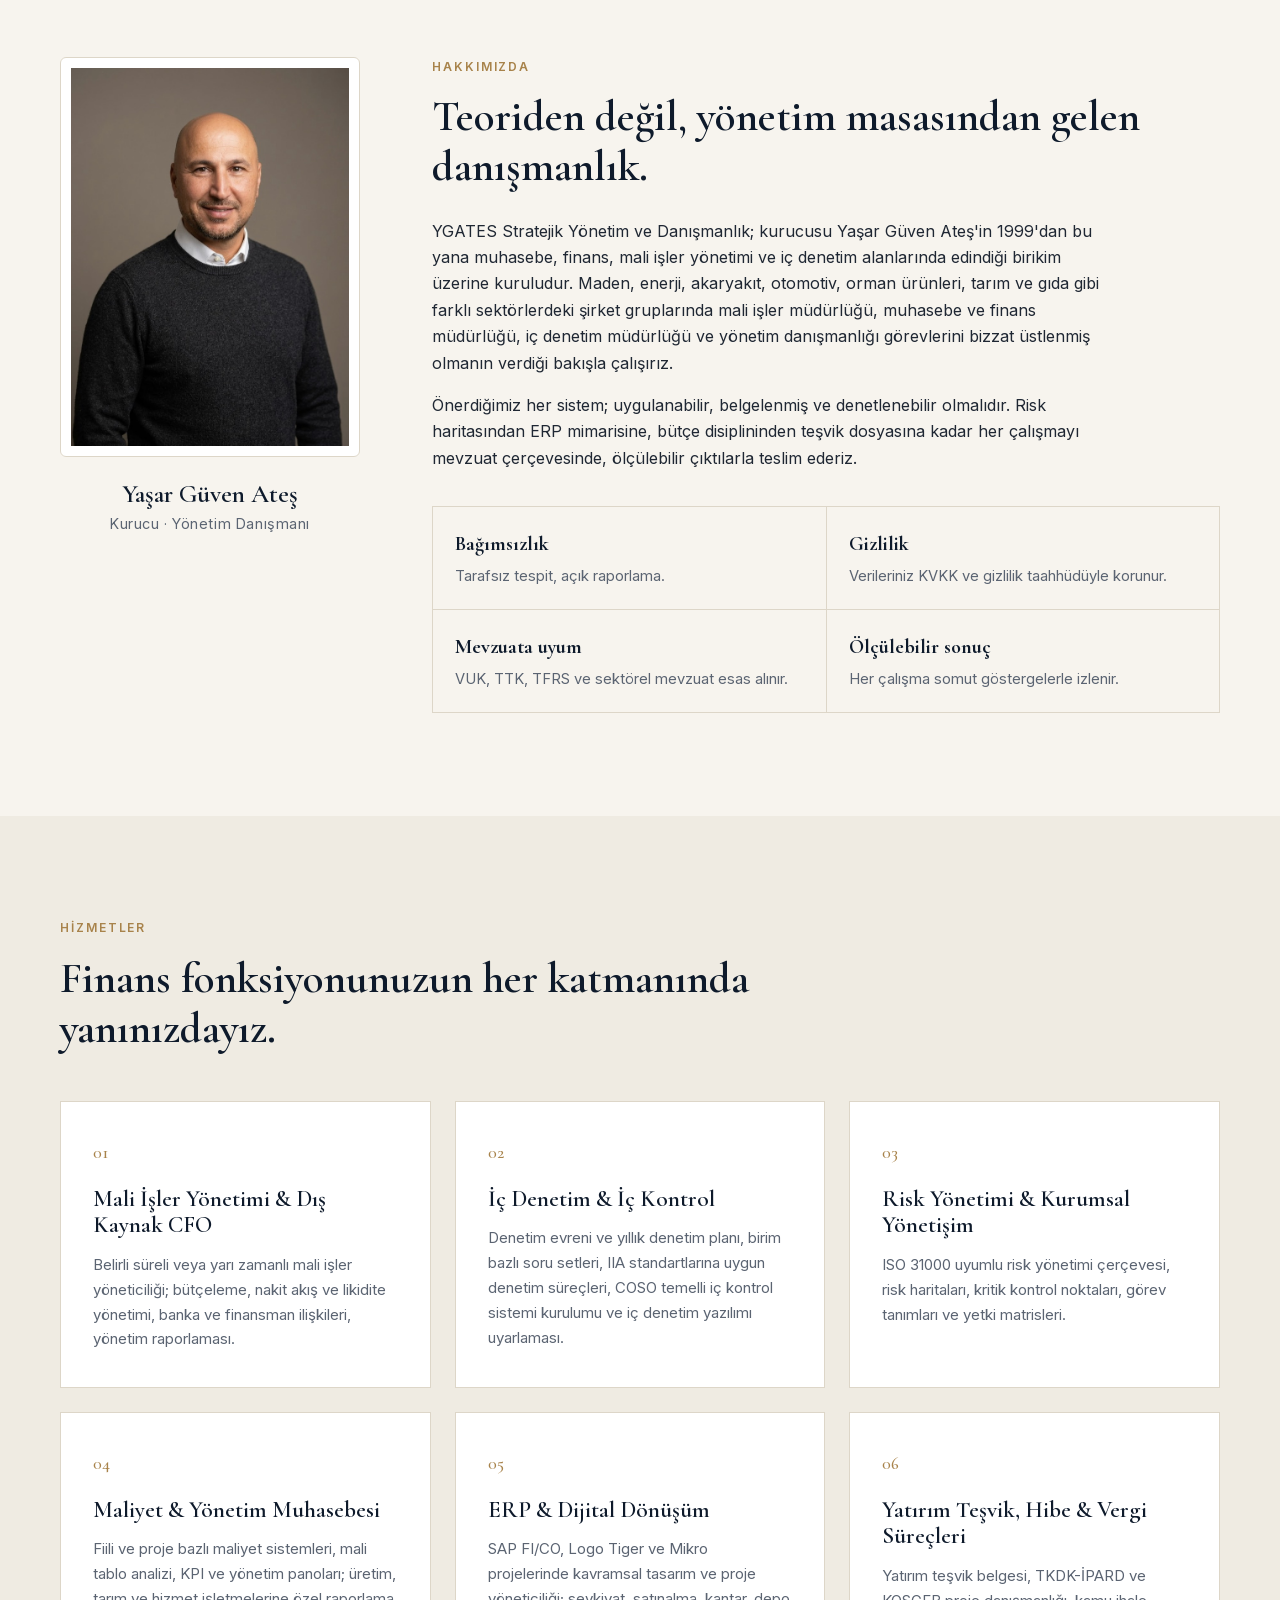
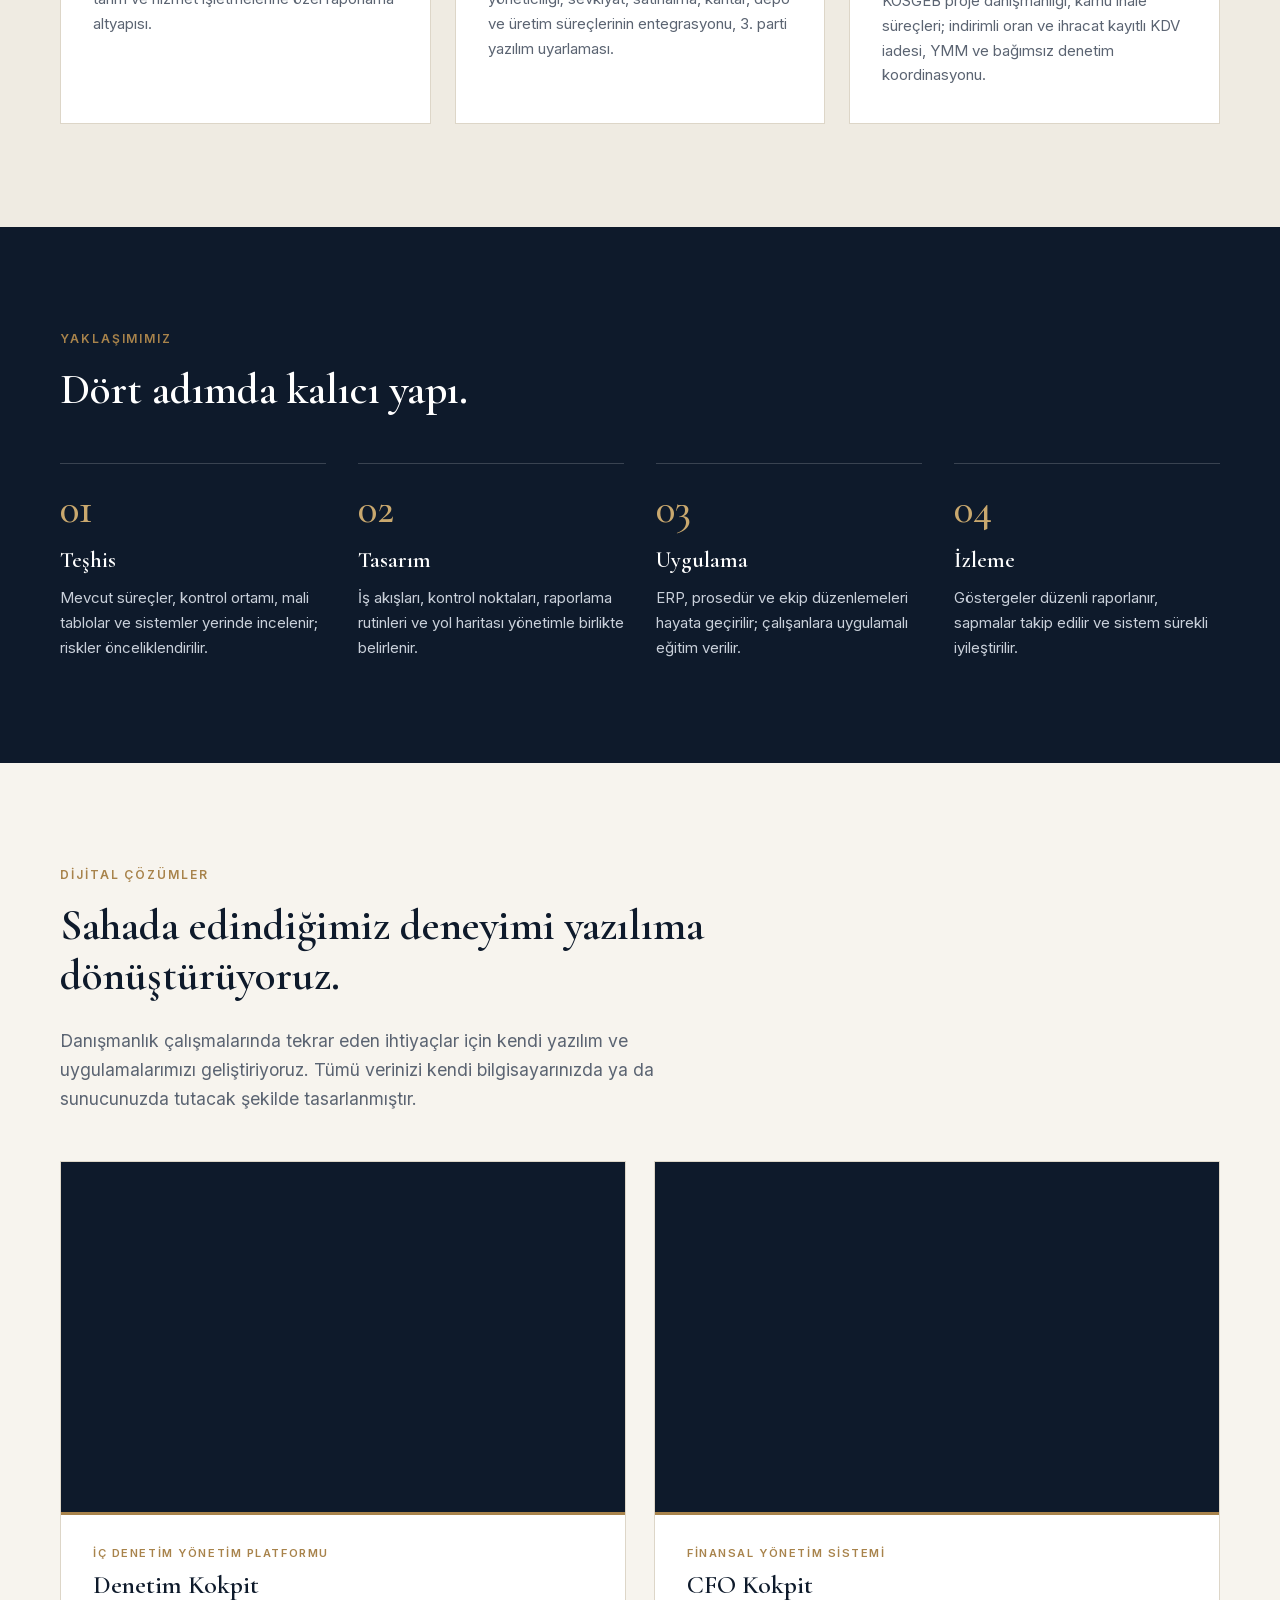
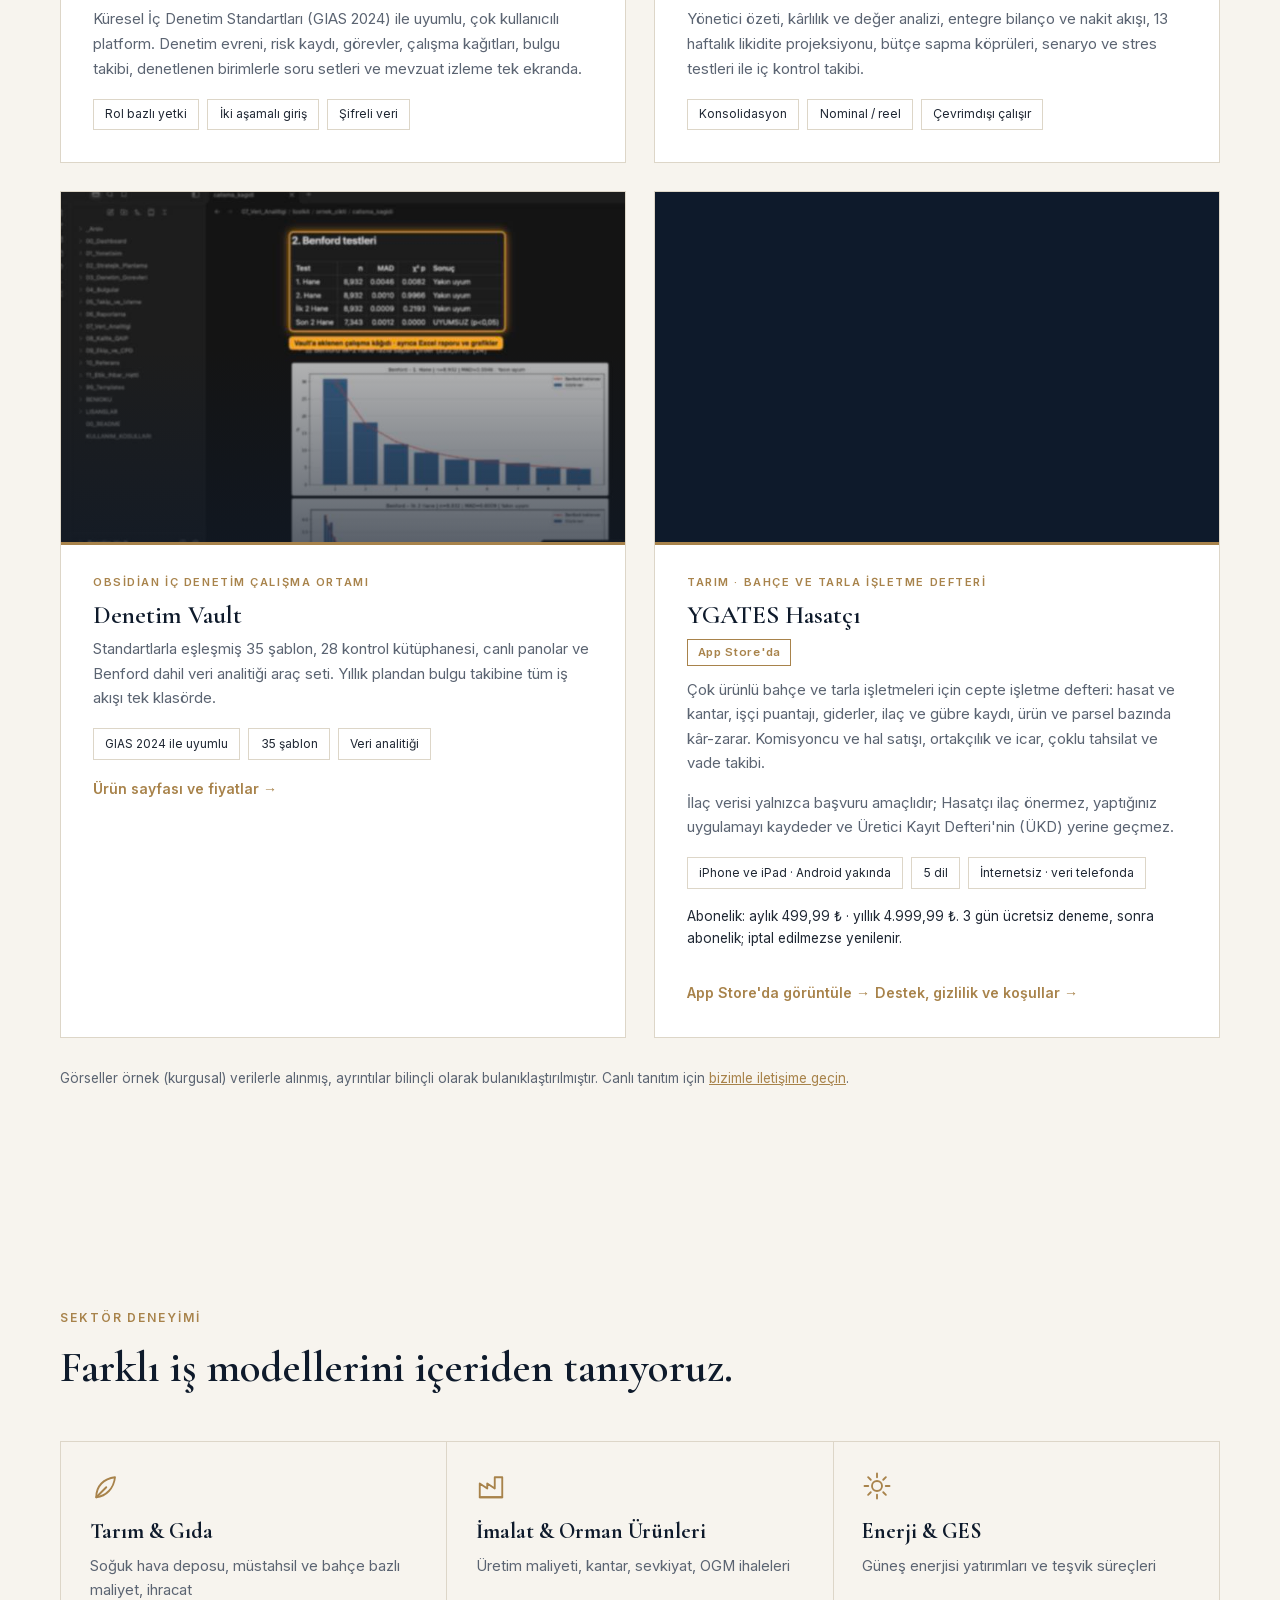
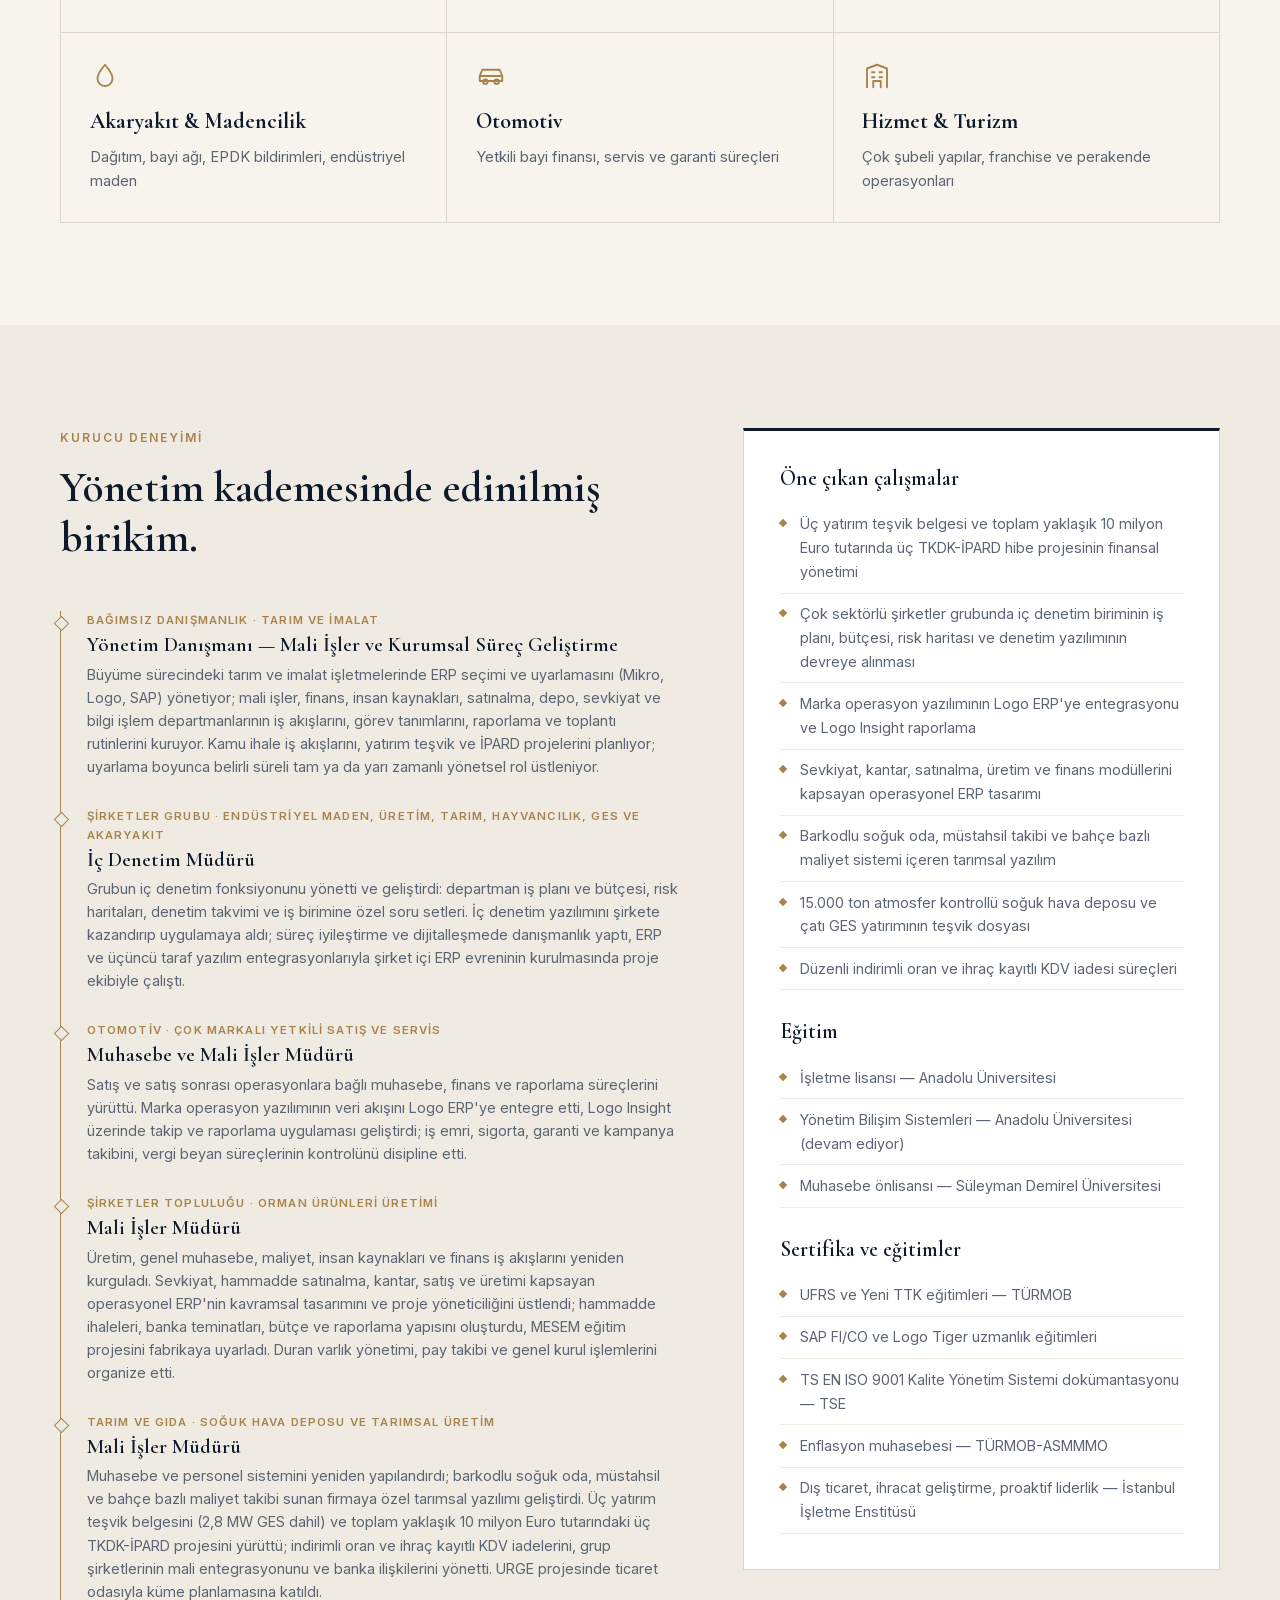
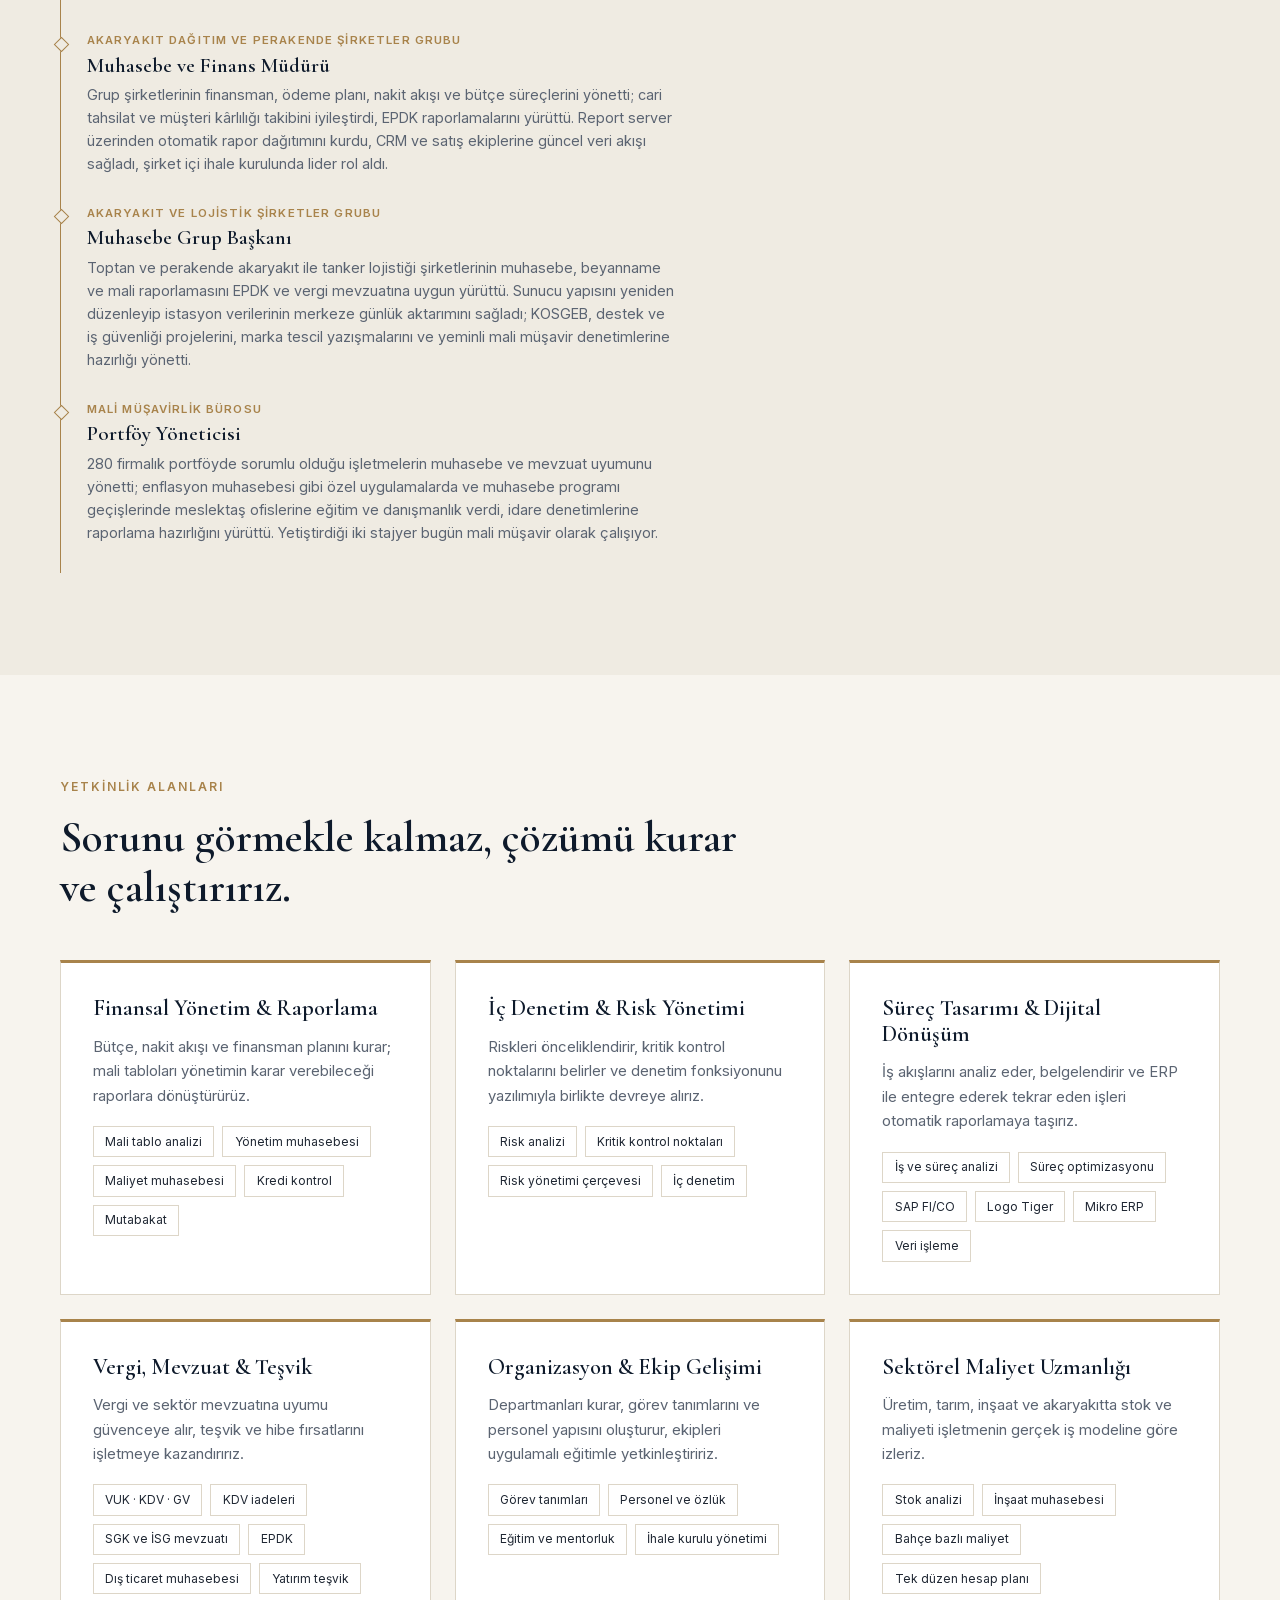
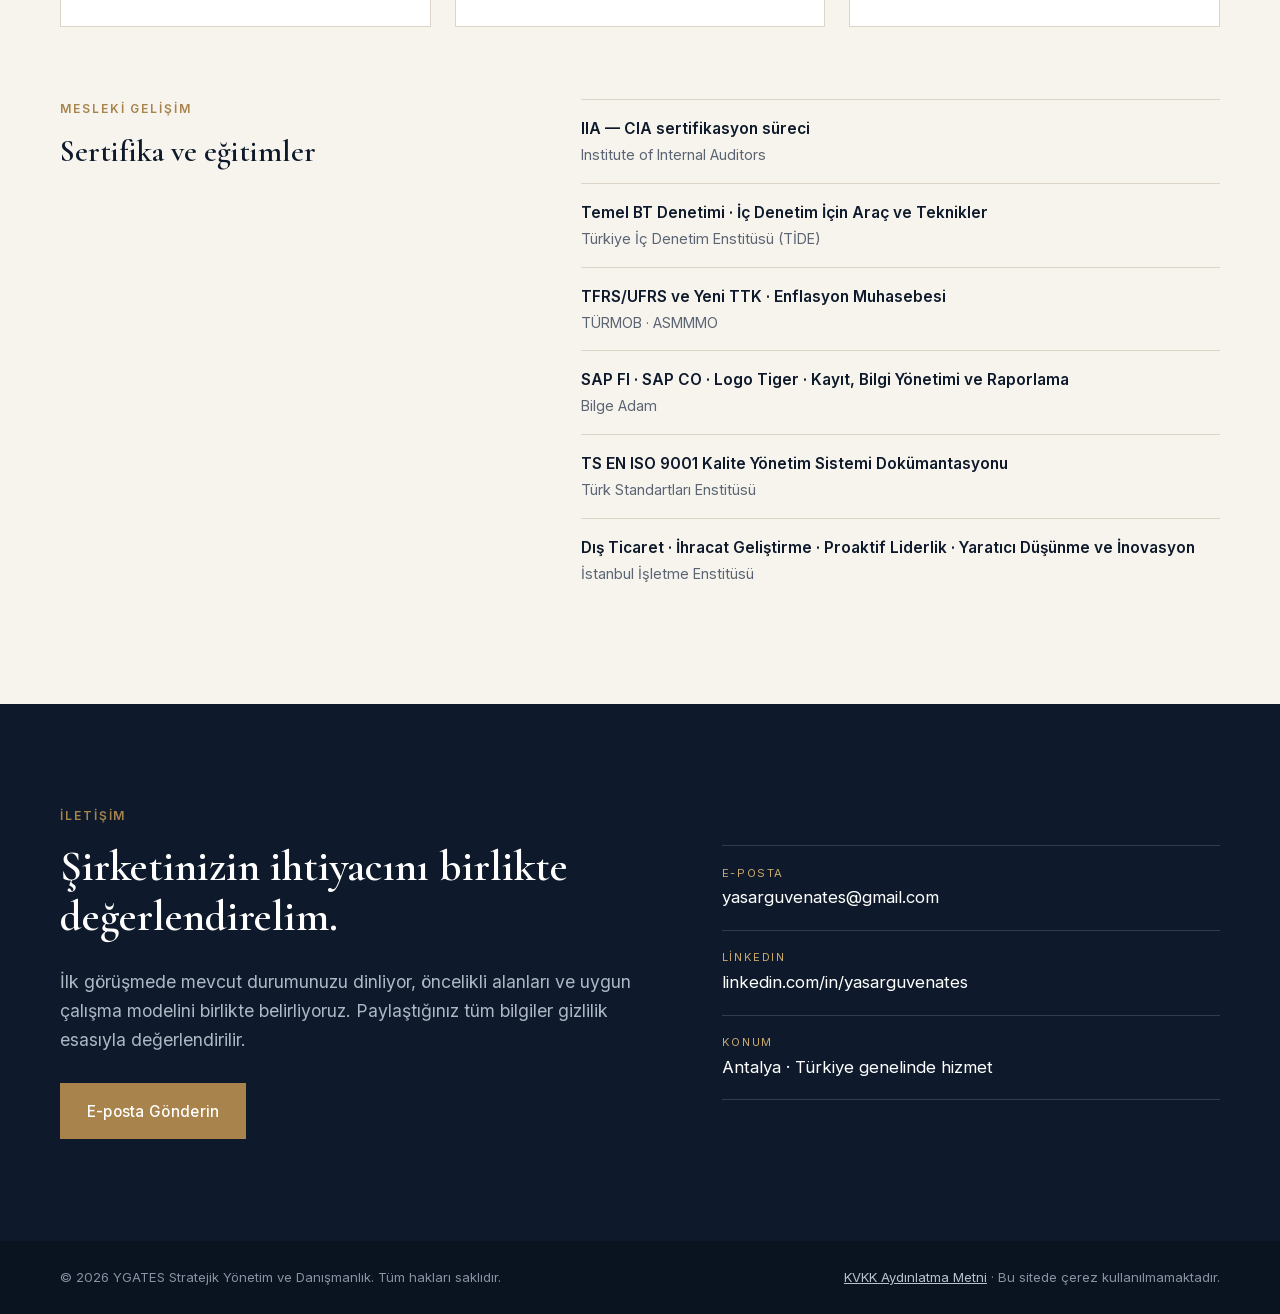
==== commit 309f7b59: "Görsel iyileştirme: ürün vitrini (Hasatçı App Store, Denetim Vault satın al), lacivert rakam bandı, " ====
--- a/index.html
+++ b/index.html
@@ -37,6 +37,7 @@
       <a href="#hakkimizda">Hakkımızda</a>
       <a href="#hizmetler">Hizmetler</a>
       <a href="#yaklasim">Yaklaşım</a>
+      <a href="#urunler">Ürünler</a>
       <a href="#cozumler">Çözümler</a>
       <a href="#deneyim">Deneyim</a>
       <a href="#yetkinlik">Yetkinlik</a>
@@ -67,6 +68,39 @@
           <li><span>Teşvik & Hibe</span>Yatırım Teşvik · TKDK-İPARD · KOSGEB</li>
         </ul>
       </aside>
+    </div>
+  </section>
+
+  <section class="vitrin" id="urunler" aria-label="Satıştaki ürünler">
+    <div class="wrap">
+      <p class="eyebrow">Ürünlerimiz satışta</p>
+      <div class="vitrin-grid">
+        <article class="vitrin-kart">
+          <img src="assets/projeler/hasatci-ciftci.jpg" alt="Kiraz bahçesinde telefonuna bakan iki çiftçi (temsilî görsel)" width="1200" height="675" loading="lazy">
+          <div class="vitrin-icerik">
+            <p class="vitrin-etiket">Tarım · iPhone ve iPad</p>
+            <h3>YGATES Hasatçı</h3>
+            <p>Hasat, işçi, gider ve ilaçlama kaydı cebinizde; kâr-zarar her akşam hazır. İnternetsiz çalışır, üyelik istemez.</p>
+            <div class="vitrin-aksiyon">
+              <a class="btn btn-acik" href="https://apps.apple.com/tr/app/id6829444196" rel="noopener">App Store'da indir</a>
+              <span>3 gün ücretsiz deneme · Android yakında</span>
+            </div>
+          </div>
+          <span class="vitrin-not">Temsilî görseldir · Hasatçı ilaç önermez; uygulamanızı kaydeder.</span>
+        </article>
+        <article class="vitrin-kart">
+          <img src="assets/projeler/denetim-vault.jpg" alt="Denetim Vault çalışma kağıdı ekranı (örnek veri)" width="800" height="500" loading="lazy">
+          <div class="vitrin-icerik">
+            <p class="vitrin-etiket">İç denetim · Obsidian</p>
+            <h3>Denetim Vault</h3>
+            <p>GIAS 2024 ile uyumlu yapıda hazır iç denetim çalışma ortamı: 52 standartlık uyum haritası, 35 şablon, canlı panolar. Notlarınız bilgisayarınızda kalır.</p>
+            <div class="vitrin-aksiyon">
+              <a class="btn btn-acik" href="https://ygates69.github.io/denetim-vault/">Satın al</a>
+              <span>Tek seferlik süresiz lisans · Türkçe ve İngilizce</span>
+            </div>
+          </div>
+        </article>
+      </div>
     </div>
   </section>
 
@@ -237,12 +271,12 @@
         <h2>Farklı iş modellerini içeriden tanıyoruz.</h2>
       </div>
       <ul class="sectors">
-        <li><strong>Tarım & Gıda</strong>Soğuk hava deposu, müstahsil ve bahçe bazlı maliyet, ihracat</li>
-        <li><strong>İmalat & Orman Ürünleri</strong>Üretim maliyeti, kantar, sevkiyat, OGM ihaleleri</li>
-        <li><strong>Enerji & GES</strong>Güneş enerjisi yatırımları ve teşvik süreçleri</li>
-        <li><strong>Akaryakıt & Madencilik</strong>Dağıtım, bayi ağı, EPDK bildirimleri, endüstriyel maden</li>
-        <li><strong>Otomotiv</strong>Yetkili bayi finansı, servis ve garanti süreçleri</li>
-        <li><strong>Hizmet & Turizm</strong>Çok şubeli yapılar, franchise ve perakende operasyonları</li>
+        <li><svg class="sektor-ikon" viewBox="0 0 24 24" aria-hidden="true"><path d="M5 21c0-9 6-15 15-16-1 9-7 15-15 16z"/><path d="M5 21l8-8"/></svg><strong>Tarım & Gıda</strong>Soğuk hava deposu, müstahsil ve bahçe bazlı maliyet, ihracat</li>
+        <li><svg class="sektor-ikon" viewBox="0 0 24 24" aria-hidden="true"><path d="M3 21V10l6 4V10l6 4V5h6v16z"/><path d="M3 21h18"/></svg><strong>İmalat & Orman Ürünleri</strong>Üretim maliyeti, kantar, sevkiyat, OGM ihaleleri</li>
+        <li><svg class="sektor-ikon" viewBox="0 0 24 24" aria-hidden="true"><circle cx="12" cy="12" r="4"/><path d="M12 2v3M12 19v3M2 12h3M19 12h3M4.9 4.9l2.1 2.1M17 17l2.1 2.1M4.9 19.1L7 17M17 7l2.1-2.1"/></svg><strong>Enerji & GES</strong>Güneş enerjisi yatırımları ve teşvik süreçleri</li>
+        <li><svg class="sektor-ikon" viewBox="0 0 24 24" aria-hidden="true"><path d="M12 3s6 7 6 11a6 6 0 0 1-12 0c0-4 6-11 6-11z"/></svg><strong>Akaryakıt & Madencilik</strong>Dağıtım, bayi ağı, EPDK bildirimleri, endüstriyel maden</li>
+        <li><svg class="sektor-ikon" viewBox="0 0 24 24" aria-hidden="true"><path d="M3 16v-4l2-5h14l2 5v4z"/><circle cx="7.5" cy="16.5" r="1.8"/><circle cx="16.5" cy="16.5" r="1.8"/><path d="M3 12h18"/></svg><strong>Otomotiv</strong>Yetkili bayi finansı, servis ve garanti süreçleri</li>
+        <li><svg class="sektor-ikon" viewBox="0 0 24 24" aria-hidden="true"><path d="M4 21V6l8-3 8 3v15"/><path d="M9 21v-5h6v5M8 9h2M14 9h2M8 13h2M14 13h2"/></svg><strong>Hizmet & Turizm</strong>Çok şubeli yapılar, franchise ve perakende operasyonları</li>
       </ul>
     </div>
   </section>
--- a/assets/style.css
+++ b/assets/style.css
@@ -89,12 +89,12 @@
 .credentials span { display: block; font-size: .7rem; letter-spacing: .14em; text-transform: uppercase; color: var(--brass-light); margin-bottom: .2rem; }
 
 /* Stats */
-.stats { background: var(--white); border-block: 1px solid var(--line); }
+.stats { background: var(--ink); border-block: 1px solid var(--ink-2); }
 .stats-grid { display: grid; grid-template-columns: repeat(4, 1fr); }
-.stat { padding: 2.2rem 1.5rem; border-left: 1px solid var(--line); }
+.stat { padding: 2.2rem 1.5rem; border-left: 1px solid rgba(255,255,255,.12); }
 .stat:first-child { border-left: 0; padding-left: 0; }
-.stat strong { display: block; font-family: var(--serif); font-size: 2.6rem; color: var(--ink); line-height: 1; margin-bottom: .5rem; }
-.stat span { font-size: .9rem; color: var(--muted); }
+.stat strong { display: block; font-family: var(--serif); font-size: 2.6rem; color: var(--brass-light); line-height: 1; margin-bottom: .5rem; }
+.stat span { font-size: .9rem; color: #C9CED6; }
 
 /* Sections */
 .section { padding: clamp(4rem, 8vw, 6.5rem) 0; }
@@ -257,3 +257,22 @@
 
 /* Gizli SVG sembol deposu (CSP: satır içi style yerine sınıf) */
 .svg-sprite { position: absolute; }
+
+/* Vitrin: satıştaki ürünler (taslak 20.11.2026) */
+.vitrin { padding: clamp(2.5rem, 5vw, 4rem) 0; background: var(--tint); border-top: 1px solid var(--line); }
+.vitrin-grid { display: grid; grid-template-columns: repeat(2, 1fr); gap: 1.75rem; margin-top: .8rem; }
+.vitrin-kart { position: relative; min-height: 420px; overflow: hidden; border-radius: 6px; background: var(--ink); display: flex; align-items: flex-end; }
+.vitrin-kart > img { position: absolute; inset: 0; width: 100%; height: 100%; object-fit: cover; object-position: 60% 30%; z-index: 0; }
+.vitrin-kart::before { content: ""; position: absolute; inset: 0; z-index: 1; background: linear-gradient(180deg, rgba(14,26,43,.05) 10%, rgba(14,26,43,.78) 48%, rgba(14,26,43,.96) 75%); }
+.vitrin-icerik { position: relative; z-index: 2; padding: 2rem 2rem 2.4rem; color: #F7F4EE; }
+.vitrin-icerik h3 { color: #fff; font-size: 2rem; margin: 0 0 .5rem; }
+.vitrin-icerik p { color: #E4E0D8; font-size: .95rem; max-width: 46ch; margin: 0; }
+.vitrin-etiket { font-size: .72rem !important; letter-spacing: .14em; text-transform: uppercase; color: var(--brass-light) !important; margin-bottom: .5rem !important; }
+.vitrin-aksiyon { display: flex; flex-wrap: wrap; align-items: center; gap: .6rem 1.1rem; margin-top: 1.3rem; }
+.vitrin-aksiyon span { font-size: .8rem; color: #C9CED6; }
+.btn-acik { background: var(--brass-light); color: var(--ink); border-color: var(--brass-light); }
+.btn-acik:hover { background: #fff; border-color: #fff; color: var(--ink); }
+.vitrin-not { position: absolute; z-index: 2; top: .8rem; right: .9rem; font-size: .68rem; color: rgba(255,255,255,.85); background: rgba(14,26,43,.55); padding: .2rem .5rem; border-radius: 3px; }
+.sektor-ikon { width: 30px; height: 30px; display: block; margin-bottom: .8rem; fill: none; stroke: var(--brass); stroke-width: 1.5; stroke-linecap: round; stroke-linejoin: round; }
+@media (max-width: 980px) { .vitrin-grid { grid-template-columns: 1fr; } }
+@media (max-width: 600px) { .vitrin-kart { min-height: 0; flex-direction: column; align-items: stretch; } .vitrin-kart > img { position: relative; height: 210px; } .vitrin-kart::before { display: none; } .vitrin-icerik { padding: 1.4rem 1.3rem 1.8rem; } .vitrin-not { top: .6rem; right: .6rem; max-width: 80%; } }
